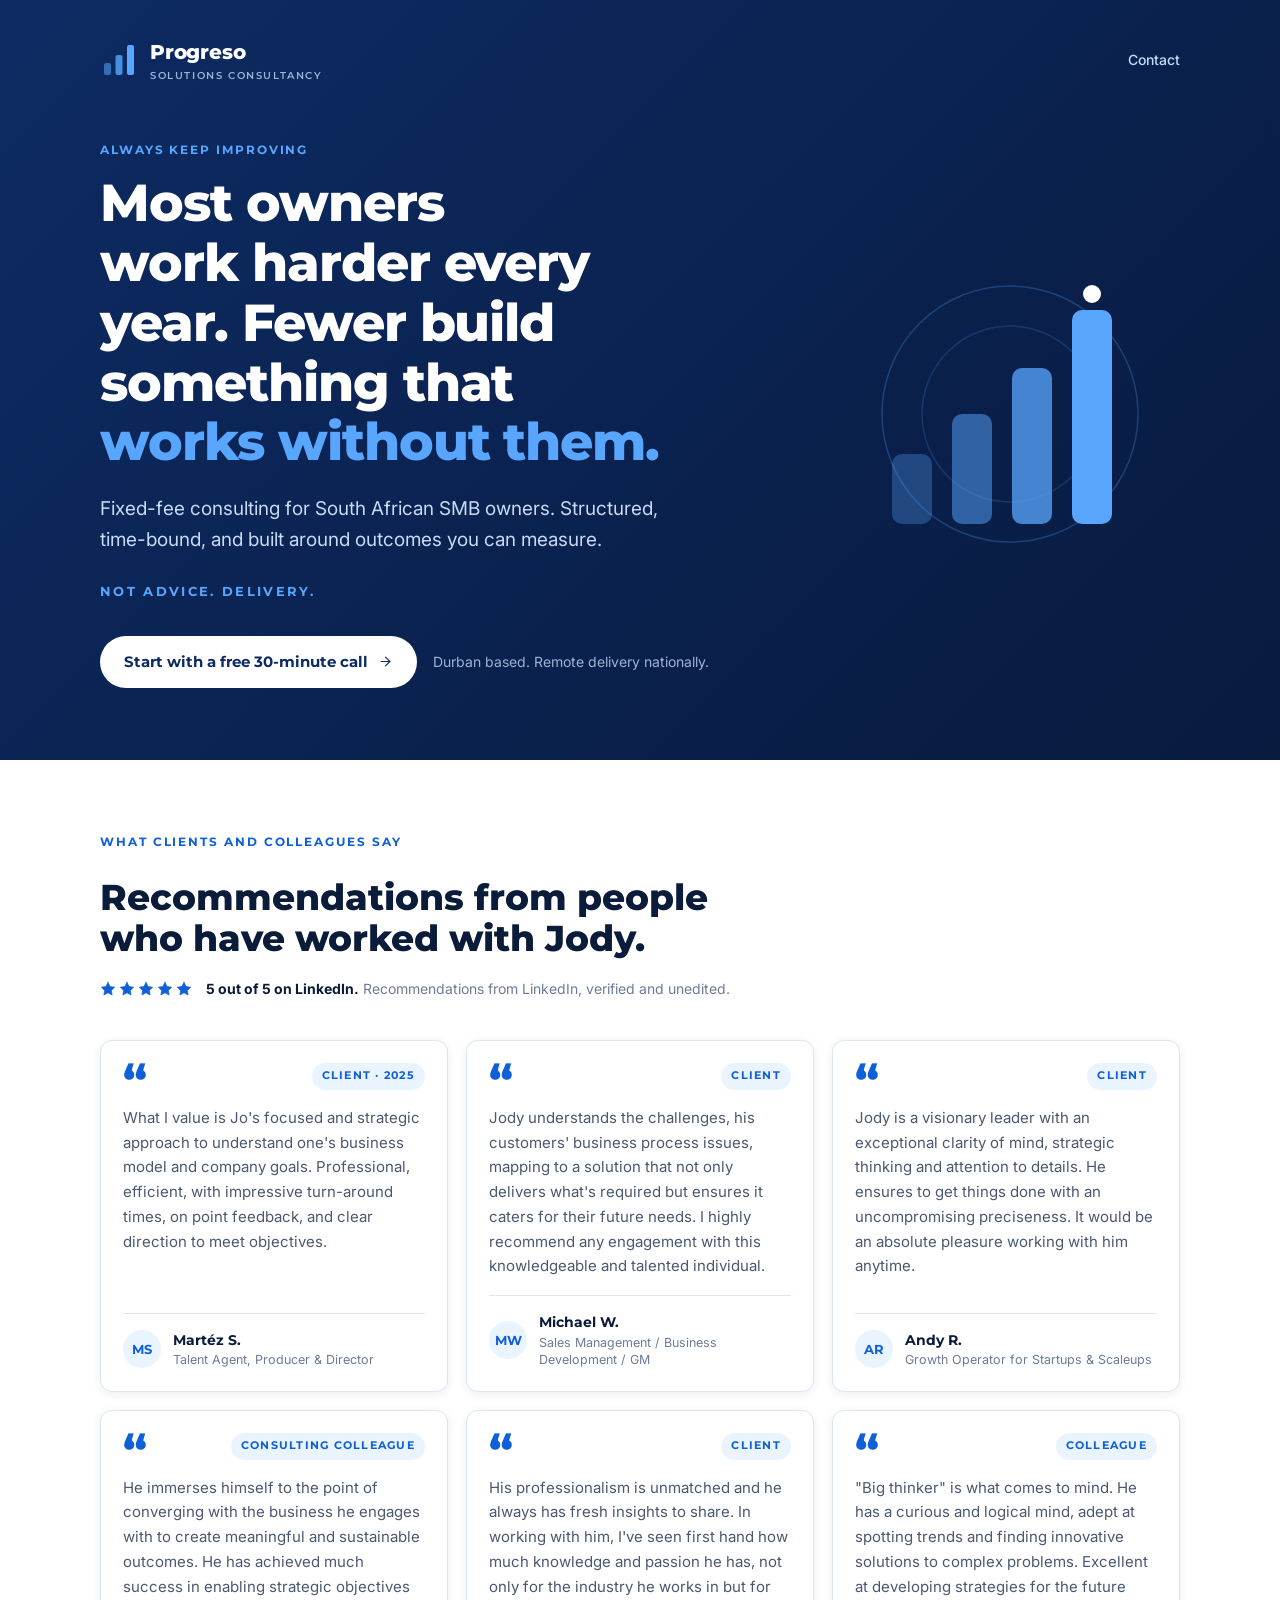
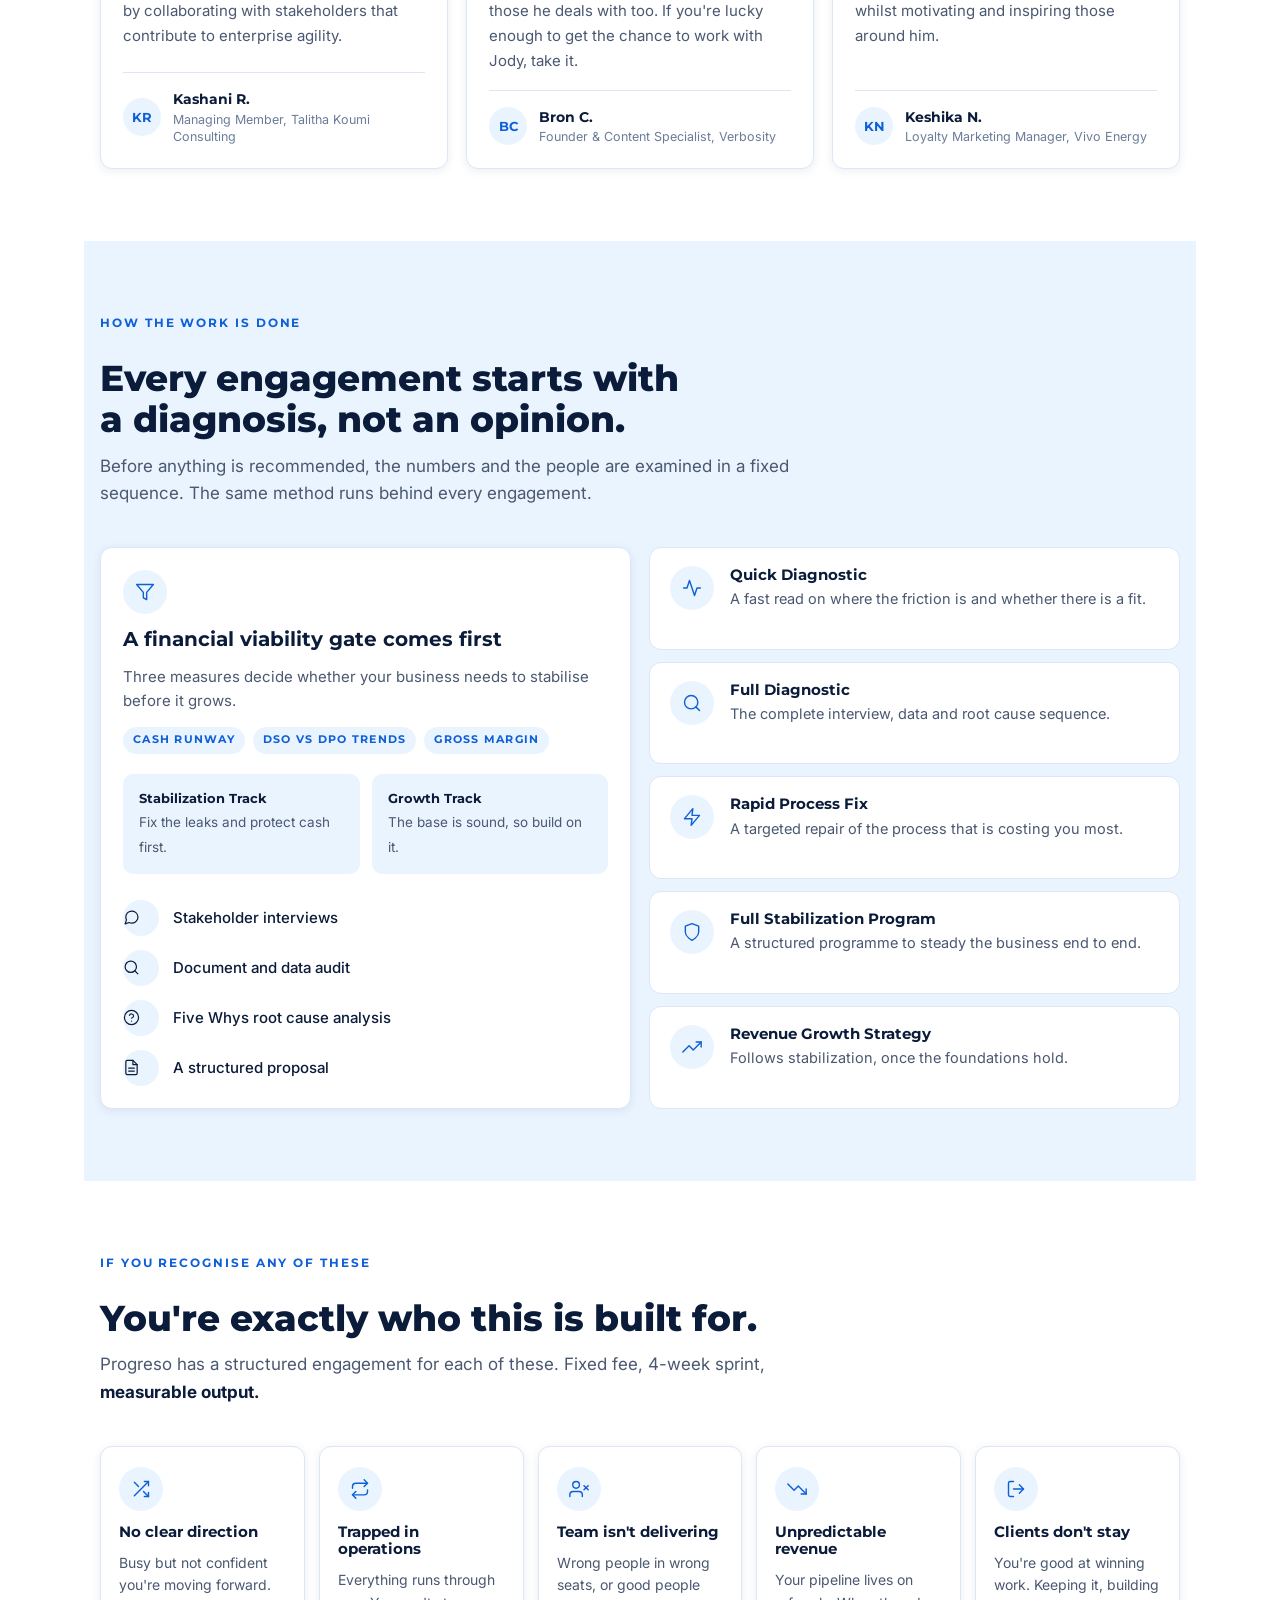
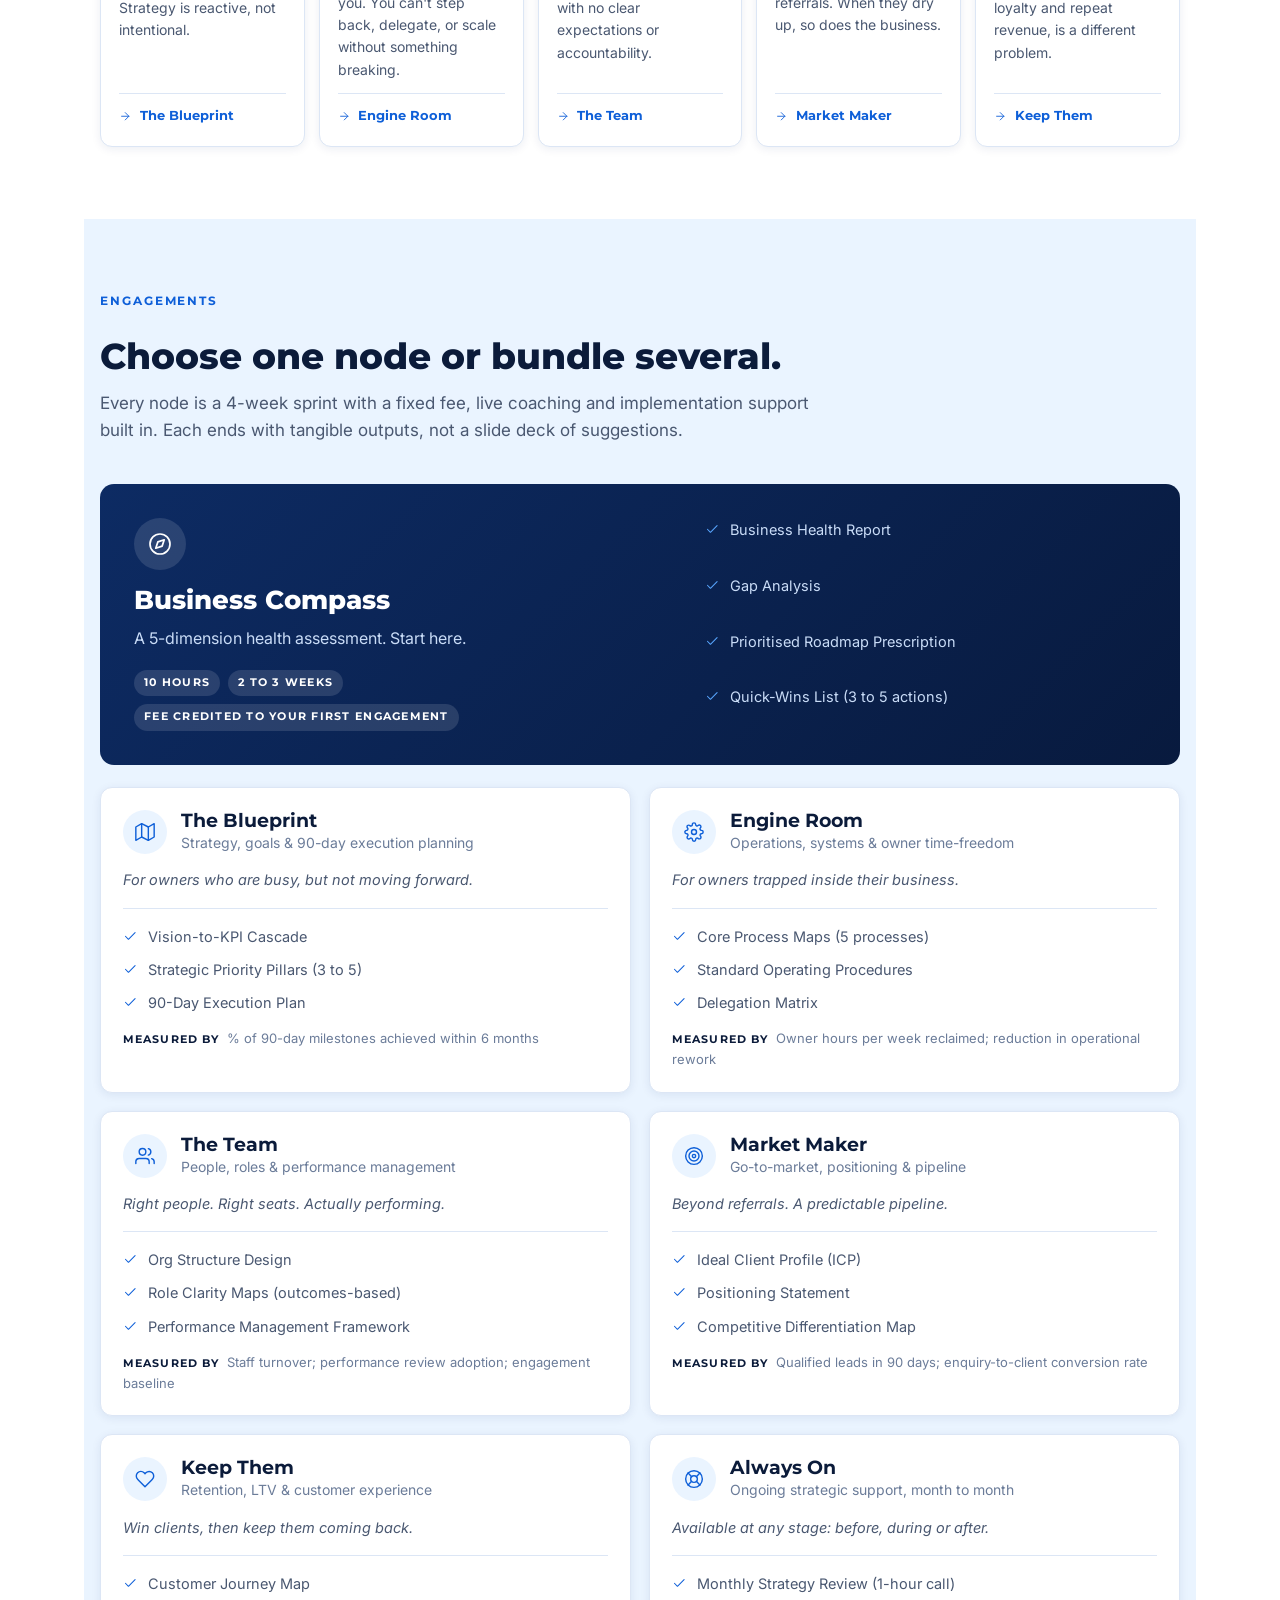
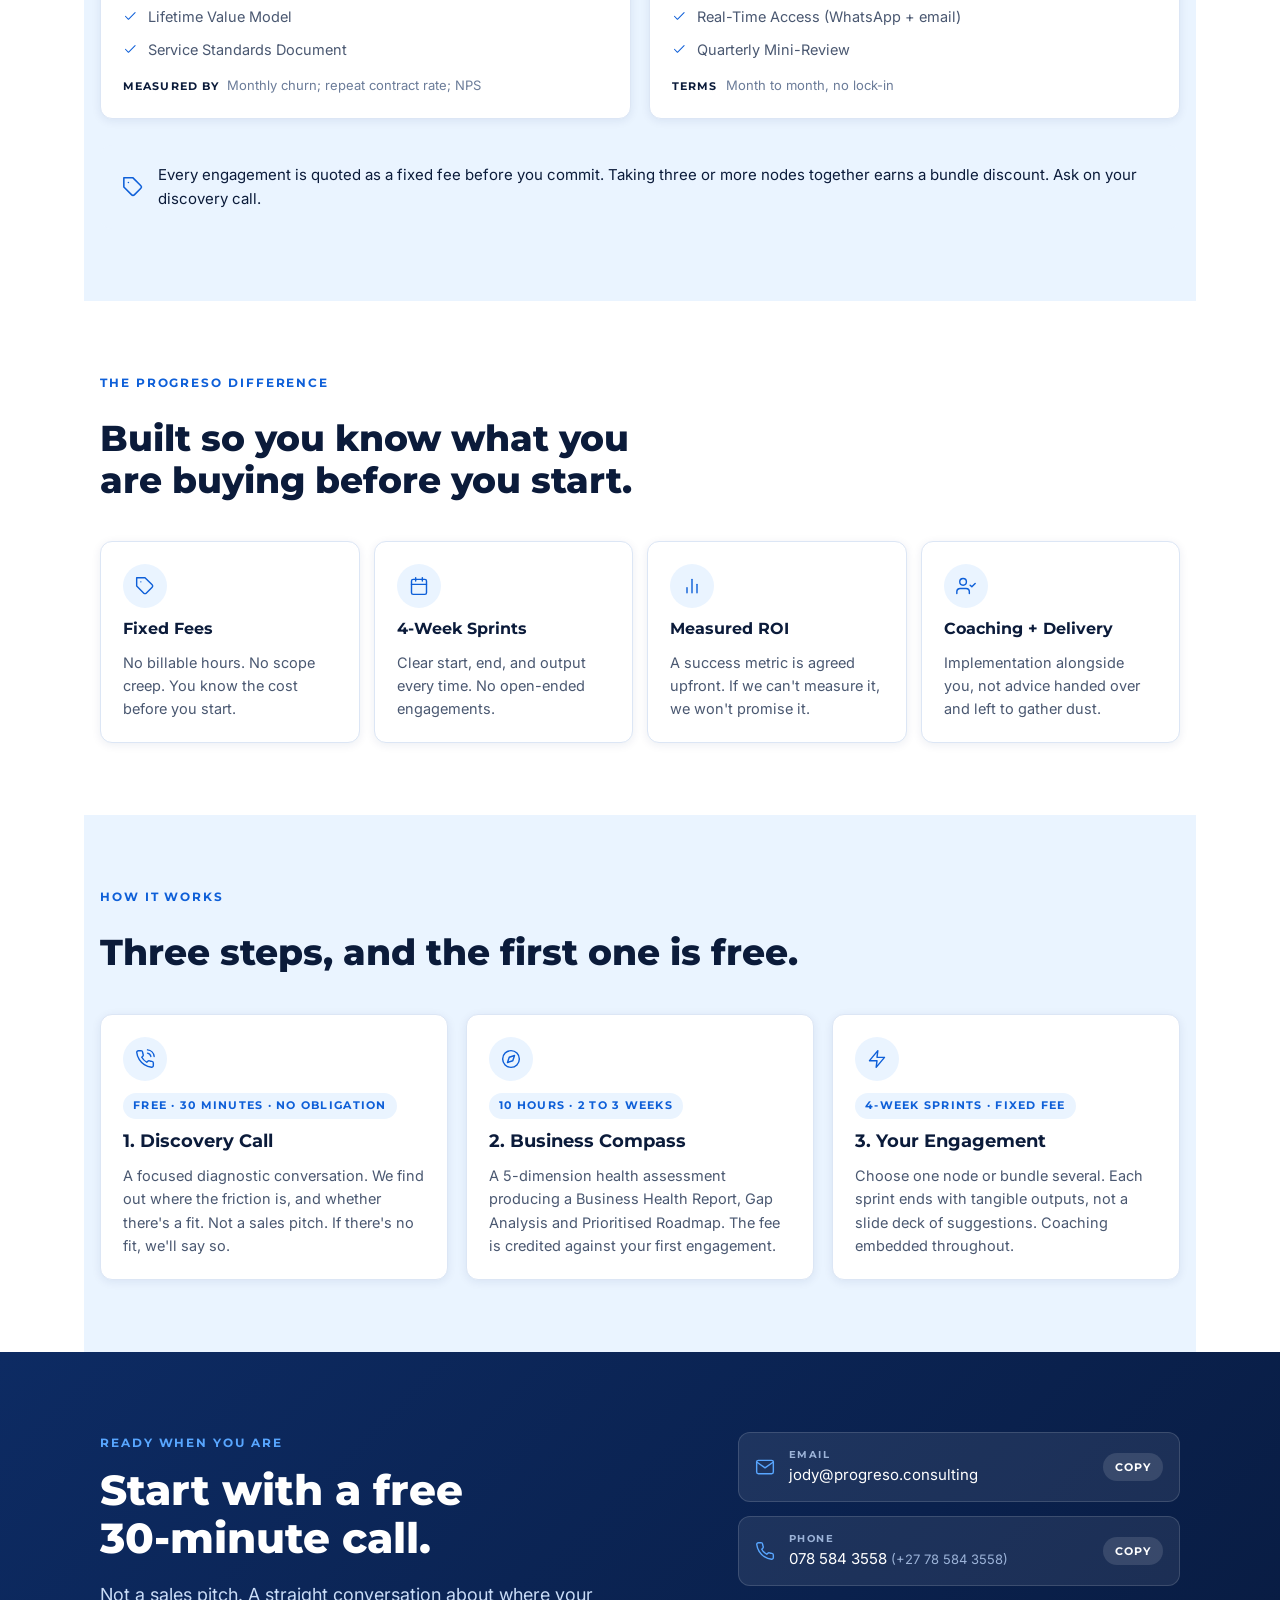
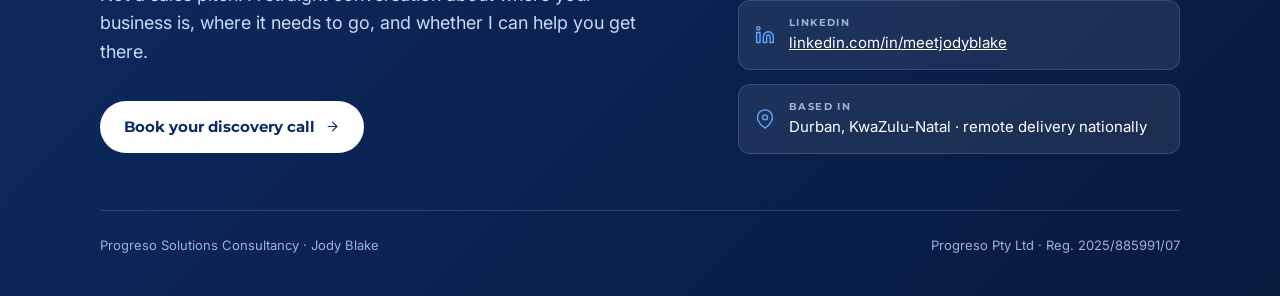
==== index.html @ b81b43fd "Rename Progreso.html to index.html" ====
<!doctype html>
<html lang="en">
<head>
<meta charset="utf-8">
<meta name="viewport" content="width=device-width, initial-scale=1">
<meta name="description" content="Progreso Solutions Consultancy. Fixed-fee consulting for South African SMB owners, built around outcomes you can measure.">
<title>Progreso Solutions</title>
<link rel="preconnect" href="https://fonts.googleapis.com">
<link rel="preconnect" href="https://fonts.gstatic.com" crossorigin>
<link rel="stylesheet" href="https://fonts.googleapis.com/css2?family=Inter:wght@400;500;600&family=Montserrat:wght@600;700;800&display=swap">
<style>
/* Layout: one long page. Navy gradient hero, proof first, then method, offer, close. Cards and icon circles carry the brand motif. */
:root{
  --blue:#0E5FD8; --navy:#0D2B63; --deep:#081A3E; --accent:#58A6FF;
  --bg:#FFFFFF; --surface:#FFFFFF; --tint:#EAF4FF; --ink:#0B1B3A; --body:#4A5871; --muted:#6B7C99; --rule:#DCE6F5;
  --link:#0E5FD8; --shadow:rgba(13,43,99,.08);
  --on-band:#FFFFFF; --on-band-body:#C9DCF7; --on-band-mute:#9CB3D8;
  --band-a:#0D2B63; --band-b:#081A3E;
  --display:'Montserrat','Helvetica Neue',Arial,sans-serif; --text:'Inter','Helvetica Neue',Arial,sans-serif;
}
@media (prefers-color-scheme: dark){:root:not([data-theme="light"]){
  --bg:#07142E; --surface:#0C1F45; --tint:#12306A; --ink:#EAF2FF; --body:#B4C4E0; --muted:#8DA2C6; --rule:#1B3566; --link:#7DB9FF; --shadow:rgba(0,0,0,.35); color-scheme:dark}}
:root[data-theme="dark"]{
  --bg:#07142E; --surface:#0C1F45; --tint:#12306A; --ink:#EAF2FF; --body:#B4C4E0; --muted:#8DA2C6; --rule:#1B3566; --link:#7DB9FF; --shadow:rgba(0,0,0,.35); color-scheme:dark}

*{box-sizing:border-box}
body{background:var(--bg);color:var(--body);font-family:var(--text);font-size:16px;line-height:1.6;padding-left:max(16px,env(safe-area-inset-left,0px));padding-right:max(16px,env(safe-area-inset-right,0px))}
h1,h2,h3,h4{font-family:var(--display);color:var(--ink);margin:0;text-wrap:balance;line-height:1.15}
p{margin:0}
a{color:var(--link)}
.wrap{max-width:1080px;margin:0 auto}
.band{margin-left:calc(-1 * max(16px,env(safe-area-inset-left,0px)));margin-right:calc(-1 * max(16px,env(safe-area-inset-right,0px)));padding-left:max(16px,env(safe-area-inset-left,0px));padding-right:max(16px,env(safe-area-inset-right,0px));background:linear-gradient(135deg,var(--band-a),var(--band-b));color:var(--on-band-body)}
.band h1,.band h2,.band h3{color:var(--on-band)}
section{padding-block:72px}
.eyebrow{font-family:var(--display);font-weight:700;font-size:12px;letter-spacing:.16em;text-transform:uppercase;color:var(--link);margin-bottom:14px}
.band .eyebrow{color:var(--accent)}
.sec-head{display:grid;gap:12px;max-width:720px;margin-bottom:40px}
.sec-head h2{font-size:clamp(26px,4vw,36px);font-weight:800}
.sec-head p{font-size:17px}
.ico{width:1em;height:1em;fill:none;stroke:currentColor;stroke-width:1.7;stroke-linecap:round;stroke-linejoin:round;flex:none}
.circle{width:44px;height:44px;border-radius:50%;background:var(--tint);color:var(--link);display:grid;place-items:center;font-size:20px;flex:none}
.card{background:var(--surface);border:1px solid var(--rule);border-radius:12px;box-shadow:0 2px 10px var(--shadow);padding:22px}
.pill{display:inline-block;font-family:var(--display);font-weight:700;font-size:10.5px;letter-spacing:.12em;text-transform:uppercase;background:var(--tint);color:var(--link);border-radius:999px;padding:5px 10px}
.btn{display:inline-flex;align-items:center;gap:10px;font-family:var(--display);font-weight:700;font-size:15px;text-decoration:none;border-radius:999px;padding:14px 24px;background:#fff;color:var(--navy);border:0;cursor:pointer}
.btn:hover{background:var(--tint)}
.btn:focus-visible,.copy:focus-visible,a:focus-visible{outline:3px solid var(--accent);outline-offset:3px}

/* Hero */
.hero{padding-block:28px 72px}
.topbar{display:flex;justify-content:space-between;align-items:center;gap:16px;padding-block:8px 56px}
.brand{display:flex;align-items:center;gap:12px;color:#fff;text-decoration:none;font-family:var(--display);font-weight:800;font-size:20px;letter-spacing:-.01em}
.brand small{display:block;font-weight:600;font-size:10px;letter-spacing:.16em;text-transform:uppercase;color:var(--on-band-mute)}
.toplink{color:var(--on-band-body);font-size:14px;text-decoration:none;font-weight:500}
.hero-grid{display:grid;grid-template-columns:1.25fr .75fr;gap:40px;align-items:center}
.hero h1{font-size:clamp(30px,5.2vw,52px);font-weight:800;letter-spacing:-.02em}
.hero h1 em{font-style:normal;color:var(--accent)}
.hero .sub{font-size:19px;margin-top:22px;max-width:560px}
.kicker{font-family:var(--display);font-weight:700;font-size:13px;letter-spacing:.18em;text-transform:uppercase;color:var(--accent);margin-top:26px}
.hero-cta{display:flex;flex-wrap:wrap;gap:16px;align-items:center;margin-top:34px}
.hero-cta span{font-size:14px;color:var(--on-band-mute)}
.motif{width:100%;max-width:340px;justify-self:end}

/* Proof */
.rating{display:flex;flex-wrap:wrap;align-items:center;gap:10px 14px;margin-top:6px;font-size:14px;color:var(--muted)}
.stars{display:flex;gap:3px;color:var(--link);font-size:16px}
.stars .ico{fill:currentColor;stroke-width:1}
.proof-grid{display:grid;grid-template-columns:repeat(3,minmax(0,1fr));gap:18px}
.quote{display:flex;flex-direction:column;gap:16px}
.quote-top{display:flex;justify-content:space-between;align-items:flex-start;gap:12px}
.qmark{font-family:var(--display);font-weight:800;font-size:44px;line-height:.8;color:var(--link);height:24px}
.quote p{font-size:15px;line-height:1.65;color:var(--body);flex:1}
.who{display:flex;gap:12px;align-items:center;border-top:1px solid var(--rule);padding-top:16px}
.avatar{width:38px;height:38px;border-radius:50%;background:var(--tint);color:var(--link);display:grid;place-items:center;font-family:var(--display);font-weight:700;font-size:13px;flex:none}
.who b{display:block;font-family:var(--display);font-size:13.5px;color:var(--ink)}
.who span{display:block;font-size:12.5px;color:var(--muted);line-height:1.4}

/* Method */
.method{display:grid;grid-template-columns:1fr 1fr;gap:18px}
.ladder{display:grid;gap:12px}
.rung{display:flex;gap:16px;align-items:flex-start;background:var(--surface);border:1px solid var(--rule);border-radius:12px;padding:18px 20px}
.rung h4{font-size:15px;font-weight:700}
.rung p{font-size:14.5px;margin-top:4px}
.step-list{display:grid;gap:14px;margin-top:6px}
.step-list div{display:flex;gap:14px;align-items:center;font-size:15px;color:var(--ink);font-weight:500}
.gate{display:grid;gap:14px}
.tracks{display:grid;grid-template-columns:1fr 1fr;gap:12px;margin-top:6px}
.track{background:var(--tint);border-radius:10px;padding:14px 16px}
.track b{display:block;font-family:var(--display);font-size:13px;color:var(--ink)}
.track span{font-size:13.5px}
.metrics{display:flex;flex-wrap:wrap;gap:8px}

/* Pain map */
.pain-grid{display:grid;grid-template-columns:repeat(5,minmax(0,1fr));gap:14px}
.pain{display:flex;flex-direction:column;gap:12px;padding:20px 18px}
.pain h3{font-size:15px;font-weight:700}
.pain p{font-size:14px;flex:1}
.pain .to{display:flex;align-items:center;gap:8px;font-family:var(--display);font-weight:700;font-size:12.5px;color:var(--link);border-top:1px solid var(--rule);padding-top:12px}

/* Offer */
.compass{display:grid;grid-template-columns:1.1fr .9fr;gap:32px;padding:34px;border-radius:14px;margin-bottom:22px}
.compass .circle{background:rgba(255,255,255,.12);color:#fff;width:52px;height:52px;font-size:24px}
.compass h3{font-size:26px;font-weight:800;margin:16px 0 10px}
.compass ul,.node ul{list-style:none;margin:0;padding:0;display:grid;gap:10px}
.compass li,.node li{display:flex;gap:10px;align-items:flex-start;font-size:14.5px}
.compass li .ico{color:var(--accent);margin-top:4px}
.node li .ico{color:var(--link);margin-top:4px}
.compass .meta{display:flex;flex-wrap:wrap;gap:8px;margin-top:18px}
.compass .meta .pill{background:rgba(255,255,255,.12);color:#fff}
.node-grid{display:grid;grid-template-columns:repeat(2,minmax(0,1fr));gap:18px}
.node{display:flex;flex-direction:column;gap:14px}
.node-top{display:flex;gap:14px;align-items:center}
.node h3{font-size:19px;font-weight:700}
.node .focus{font-size:14px;color:var(--muted)}
.node .for{font-style:italic;font-size:14.5px}
.node hr{border:0;border-top:1px solid var(--rule);margin:2px 0;width:100%}
.node .roi{font-size:13px;color:var(--muted)}
.node .roi b{color:var(--ink);font-family:var(--display);font-size:11px;letter-spacing:.1em;text-transform:uppercase}
.alwayson{margin-top:18px;display:grid;grid-template-columns:auto 1fr;gap:18px;align-items:center}
.alwayson h3{font-size:19px}
.alwayson p{font-size:14.5px;margin-top:4px}
.quoteonly{margin-top:26px;display:flex;gap:14px;align-items:center;background:var(--tint);border-radius:12px;padding:18px 22px;font-size:15px;color:var(--ink)}
.quoteonly .ico{font-size:22px;color:var(--link)}

/* Difference + steps */
.diff-grid{display:grid;grid-template-columns:repeat(4,minmax(0,1fr));gap:14px}
.diff{display:flex;flex-direction:column;gap:12px}
.diff h3{font-size:16px}
.diff p{font-size:14.5px}
.steps{display:grid;grid-template-columns:repeat(3,minmax(0,1fr));gap:18px}
.step{display:flex;flex-direction:column;gap:12px}
.step h3{font-size:18px}
.step p{font-size:14.5px}
.alt{background:var(--tint);margin-left:calc(-1 * max(16px,env(safe-area-inset-left,0px)));margin-right:calc(-1 * max(16px,env(safe-area-inset-right,0px)));padding-left:max(16px,env(safe-area-inset-left,0px));padding-right:max(16px,env(safe-area-inset-right,0px))}
.alt .card{background:var(--surface)}

/* Close */
.close{padding-block:80px 40px}
.close-grid{display:grid;grid-template-columns:1.15fr .85fr;gap:40px;align-items:center}
.close h2{font-size:clamp(28px,4.4vw,42px);font-weight:800}
.close .lead{font-size:18px;margin-top:18px;max-width:540px}
.contact{display:grid;gap:14px}
.crow{display:flex;gap:14px;align-items:center;background:rgba(255,255,255,.08);border:1px solid rgba(255,255,255,.14);border-radius:12px;padding:14px 16px;min-width:0}
.crow .ico{color:var(--accent);font-size:20px}
.crow div{min-width:0;flex:1;font-size:15px;color:#fff;overflow-wrap:anywhere}
.crow small{display:block;font-family:var(--display);font-weight:700;font-size:10px;letter-spacing:.14em;text-transform:uppercase;color:var(--on-band-mute)}
.crow a{color:#fff}
.copy{font-family:var(--display);font-weight:700;font-size:11px;letter-spacing:.08em;text-transform:uppercase;background:rgba(255,255,255,.12);color:#fff;border:0;border-radius:999px;padding:7px 12px;cursor:pointer}
.copy:hover{background:rgba(255,255,255,.22)}
.foot{display:flex;flex-wrap:wrap;justify-content:space-between;gap:10px;margin-top:56px;padding-top:24px;border-top:1px solid rgba(255,255,255,.14);font-size:13px;color:var(--on-band-mute)}

@media (max-width:900px){
  .hero-grid,.method,.compass,.close-grid{grid-template-columns:1fr}
  .motif{justify-self:start;max-width:240px}
  .proof-grid,.node-grid,.steps{grid-template-columns:1fr}
  .pain-grid,.diff-grid{grid-template-columns:repeat(2,minmax(0,1fr))}
}
@media (max-width:560px){
  section{padding-block:56px}
  .pain-grid,.diff-grid,.tracks{grid-template-columns:1fr}
  .compass{padding:24px}
  .alwayson{grid-template-columns:1fr}
  .topbar{padding-bottom:36px}
}
@media (prefers-reduced-motion:no-preference){.btn,.copy{transition:background .15s}}
</style>
<style>html{color-scheme:light}body{margin:0}img{max-width:100%}[hidden]{display:none!important}</style>
</head>
<body>


<svg width="0" height="0" style="position:absolute" aria-hidden="true">
  <defs>
    <symbol id="i-compass" viewBox="0 0 24 24"><circle cx="12" cy="12" r="10"/><polygon points="16.24 7.76 14.12 14.12 7.76 16.24 9.88 9.88 16.24 7.76"/></symbol>
    <symbol id="i-map" viewBox="0 0 24 24"><polygon points="1 6 1 22 8 18 16 22 23 18 23 2 16 6 8 2 1 6"/><line x1="8" y1="2" x2="8" y2="18"/><line x1="16" y1="6" x2="16" y2="22"/></symbol>
    <symbol id="i-settings" viewBox="0 0 24 24"><circle cx="12" cy="12" r="3"/><path d="M19.4 15a1.65 1.65 0 0 0 .33 1.82l.06.06a2 2 0 0 1 0 2.83 2 2 0 0 1-2.83 0l-.06-.06a1.65 1.65 0 0 0-1.82-.33 1.65 1.65 0 0 0-1 1.51V21a2 2 0 0 1-2 2 2 2 0 0 1-2-2v-.09A1.65 1.65 0 0 0 9 19.4a1.65 1.65 0 0 0-1.82.33l-.06.06a2 2 0 0 1-2.83 0 2 2 0 0 1 0-2.83l.06-.06a1.65 1.65 0 0 0 .33-1.82 1.65 1.65 0 0 0-1.51-1H3a2 2 0 0 1-2-2 2 2 0 0 1 2-2h.09A1.65 1.65 0 0 0 4.6 9a1.65 1.65 0 0 0-.33-1.82l-.06-.06a2 2 0 0 1 0-2.83 2 2 0 0 1 2.83 0l.06.06a1.65 1.65 0 0 0 1.82.33H9a1.65 1.65 0 0 0 1-1.51V3a2 2 0 0 1 2-2 2 2 0 0 1 2 2v.09a1.65 1.65 0 0 0 1 1.51 1.65 1.65 0 0 0 1.82-.33l.06-.06a2 2 0 0 1 2.83 0 2 2 0 0 1 0 2.83l-.06.06a1.65 1.65 0 0 0-.33 1.82V9a1.65 1.65 0 0 0 1.51 1H21a2 2 0 0 1 2 2 2 2 0 0 1-2 2h-.09a1.65 1.65 0 0 0-1.51 1z"/></symbol>
    <symbol id="i-users" viewBox="0 0 24 24"><path d="M17 21v-2a4 4 0 0 0-4-4H5a4 4 0 0 0-4 4v2"/><circle cx="9" cy="7" r="4"/><path d="M23 21v-2a4 4 0 0 0-3-3.87"/><path d="M16 3.13a4 4 0 0 1 0 7.75"/></symbol>
    <symbol id="i-target" viewBox="0 0 24 24"><circle cx="12" cy="12" r="10"/><circle cx="12" cy="12" r="6"/><circle cx="12" cy="12" r="2"/></symbol>
    <symbol id="i-heart" viewBox="0 0 24 24"><path d="M20.84 4.61a5.5 5.5 0 0 0-7.78 0L12 5.67l-1.06-1.06a5.5 5.5 0 0 0-7.78 7.78l1.06 1.06L12 21.23l7.78-7.78 1.06-1.06a5.5 5.5 0 0 0 0-7.78z"/></symbol>
    <symbol id="i-buoy" viewBox="0 0 24 24"><circle cx="12" cy="12" r="10"/><circle cx="12" cy="12" r="4"/><line x1="4.93" y1="4.93" x2="9.17" y2="9.17"/><line x1="14.83" y1="14.83" x2="19.07" y2="19.07"/><line x1="14.83" y1="9.17" x2="19.07" y2="4.93"/><line x1="4.93" y1="19.07" x2="9.17" y2="14.83"/></symbol>
    <symbol id="i-shuffle" viewBox="0 0 24 24"><polyline points="16 3 21 3 21 8"/><line x1="4" y1="20" x2="21" y2="3"/><polyline points="21 16 21 21 16 21"/><line x1="15" y1="15" x2="21" y2="21"/><line x1="4" y1="4" x2="9" y2="9"/></symbol>
    <symbol id="i-repeat" viewBox="0 0 24 24"><polyline points="17 1 21 5 17 9"/><path d="M3 11V9a4 4 0 0 1 4-4h14"/><polyline points="7 23 3 19 7 15"/><path d="M21 13v2a4 4 0 0 1-4 4H3"/></symbol>
    <symbol id="i-userx" viewBox="0 0 24 24"><path d="M16 21v-2a4 4 0 0 0-4-4H5a4 4 0 0 0-4 4v2"/><circle cx="8.5" cy="7" r="4"/><line x1="18" y1="8" x2="23" y2="13"/><line x1="23" y1="8" x2="18" y2="13"/></symbol>
    <symbol id="i-down" viewBox="0 0 24 24"><polyline points="23 18 13.5 8.5 8.5 13.5 1 6"/><polyline points="17 18 23 18 23 12"/></symbol>
    <symbol id="i-logout" viewBox="0 0 24 24"><path d="M9 21H5a2 2 0 0 1-2-2V5a2 2 0 0 1 2-2h4"/><polyline points="16 17 21 12 16 7"/><line x1="21" y1="12" x2="9" y2="12"/></symbol>
    <symbol id="i-tag" viewBox="0 0 24 24"><path d="M20.59 13.41l-7.17 7.17a2 2 0 0 1-2.83 0L2 12V2h10l8.59 8.59a2 2 0 0 1 0 2.82z"/><line x1="7" y1="7" x2="7.01" y2="7"/></symbol>
    <symbol id="i-cal" viewBox="0 0 24 24"><rect x="3" y="4" width="18" height="18" rx="2" ry="2"/><line x1="16" y1="2" x2="16" y2="6"/><line x1="8" y1="2" x2="8" y2="6"/><line x1="3" y1="10" x2="21" y2="10"/></symbol>
    <symbol id="i-bars" viewBox="0 0 24 24"><line x1="18" y1="20" x2="18" y2="10"/><line x1="12" y1="20" x2="12" y2="4"/><line x1="6" y1="20" x2="6" y2="14"/></symbol>
    <symbol id="i-usercheck" viewBox="0 0 24 24"><path d="M16 21v-2a4 4 0 0 0-4-4H5a4 4 0 0 0-4 4v2"/><circle cx="8.5" cy="7" r="4"/><polyline points="17 11 19 13 23 9"/></symbol>
    <symbol id="i-check" viewBox="0 0 24 24"><polyline points="20 6 9 17 4 12"/></symbol>
    <symbol id="i-activity" viewBox="0 0 24 24"><polyline points="22 12 18 12 15 21 9 3 6 12 2 12"/></symbol>
    <symbol id="i-search" viewBox="0 0 24 24"><circle cx="11" cy="11" r="8"/><line x1="21" y1="21" x2="16.65" y2="16.65"/></symbol>
    <symbol id="i-file" viewBox="0 0 24 24"><path d="M14 2H6a2 2 0 0 0-2 2v16a2 2 0 0 0 2 2h12a2 2 0 0 0 2-2V8z"/><polyline points="14 2 14 8 20 8"/><line x1="16" y1="13" x2="8" y2="13"/><line x1="16" y1="17" x2="8" y2="17"/></symbol>
    <symbol id="i-chat" viewBox="0 0 24 24"><path d="M21 11.5a8.38 8.38 0 0 1-.9 3.8 8.5 8.5 0 0 1-7.6 4.7 8.38 8.38 0 0 1-3.8-.9L3 21l1.9-5.7a8.38 8.38 0 0 1-.9-3.8 8.5 8.5 0 0 1 4.7-7.6 8.38 8.38 0 0 1 3.8-.9h.5a8.48 8.48 0 0 1 8 8v.5z"/></symbol>
    <symbol id="i-help" viewBox="0 0 24 24"><circle cx="12" cy="12" r="10"/><path d="M9.09 9a3 3 0 0 1 5.83 1c0 2-3 3-3 3"/><line x1="12" y1="17" x2="12.01" y2="17"/></symbol>
    <symbol id="i-filter" viewBox="0 0 24 24"><polygon points="22 3 2 3 10 12.46 10 19 14 21 14 12.46 22 3"/></symbol>
    <symbol id="i-up" viewBox="0 0 24 24"><polyline points="23 6 13.5 15.5 8.5 10.5 1 18"/><polyline points="17 6 23 6 23 12"/></symbol>
    <symbol id="i-shield" viewBox="0 0 24 24"><path d="M12 22s8-4 8-10V5l-8-3-8 3v7c0 6 8 10 8 10z"/></symbol>
    <symbol id="i-zap" viewBox="0 0 24 24"><polygon points="13 2 3 14 12 14 11 22 21 10 12 10 13 2"/></symbol>
    <symbol id="i-phonecall" viewBox="0 0 24 24"><path d="M15.05 5A5 5 0 0 1 19 8.95M15.05 1A9 9 0 0 1 23 8.94"/><path d="M22 16.92v3a2 2 0 0 1-2.18 2 19.79 19.79 0 0 1-8.63-3.07 19.5 19.5 0 0 1-6-6 19.79 19.79 0 0 1-3.07-8.67A2 2 0 0 1 4.11 2h3a2 2 0 0 1 2 1.72 12.84 12.84 0 0 0 .7 2.81 2 2 0 0 1-.45 2.11L8.09 9.91a16 16 0 0 0 6 6l1.27-1.27a2 2 0 0 1 2.11-.45 12.84 12.84 0 0 0 2.81.7A2 2 0 0 1 22 16.92z"/></symbol>
    <symbol id="i-mail" viewBox="0 0 24 24"><path d="M4 4h16c1.1 0 2 .9 2 2v12c0 1.1-.9 2-2 2H4c-1.1 0-2-.9-2-2V6c0-1.1.9-2 2-2z"/><polyline points="22,6 12,13 2,6"/></symbol>
    <symbol id="i-phone" viewBox="0 0 24 24"><path d="M22 16.92v3a2 2 0 0 1-2.18 2 19.79 19.79 0 0 1-8.63-3.07 19.5 19.5 0 0 1-6-6 19.79 19.79 0 0 1-3.07-8.67A2 2 0 0 1 4.11 2h3a2 2 0 0 1 2 1.72 12.84 12.84 0 0 0 .7 2.81 2 2 0 0 1-.45 2.11L8.09 9.91a16 16 0 0 0 6 6l1.27-1.27a2 2 0 0 1 2.11-.45 12.84 12.84 0 0 0 2.81.7A2 2 0 0 1 22 16.92z"/></symbol>
    <symbol id="i-linkedin" viewBox="0 0 24 24"><path d="M16 8a6 6 0 0 1 6 6v7h-4v-7a2 2 0 0 0-2-2 2 2 0 0 0-2 2v7h-4v-7a6 6 0 0 1 6-6z"/><rect x="2" y="9" width="4" height="12"/><circle cx="4" cy="4" r="2"/></symbol>
    <symbol id="i-pin" viewBox="0 0 24 24"><path d="M21 10c0 7-9 13-9 13s-9-6-9-13a9 9 0 0 1 18 0z"/><circle cx="12" cy="10" r="3"/></symbol>
    <symbol id="i-arrow" viewBox="0 0 24 24"><line x1="5" y1="12" x2="19" y2="12"/><polyline points="12 5 19 12 12 19"/></symbol>
    <symbol id="i-star" viewBox="0 0 24 24"><polygon points="12 2 15.09 8.26 22 9.27 17 14.14 18.18 21.02 12 17.77 5.82 21.02 7 14.14 2 9.27 8.91 8.26 12 2"/></symbol>
  </defs>
</svg>

<!-- HERO -->
<header class="band hero">
  <div class="wrap">
    <div class="topbar">
      <a class="brand" href="#top" id="top" aria-label="Progreso Solutions Consultancy">
        <svg width="38" height="38" viewBox="0 0 38 38" aria-hidden="true"><rect x="4" y="22" width="7" height="12" rx="2" fill="#58A6FF" opacity=".55"/><rect x="15.5" y="14" width="7" height="20" rx="2" fill="#58A6FF" opacity=".8"/><rect x="27" y="4" width="7" height="30" rx="2" fill="#58A6FF"/></svg>
        <span>Progreso<small>Solutions Consultancy</small></span>
      </a>
      <a class="toplink" href="#contact">Contact</a>
    </div>
    <div class="hero-grid">
      <div>
        <div class="eyebrow">Always keep improving</div>
        <h1>Most owners work harder every year. Fewer build something that <em>works without them.</em></h1>
        <p class="sub">Fixed-fee consulting for South African SMB owners. Structured, time-bound, and built around outcomes you can measure.</p>
        <div class="kicker">Not advice. Delivery.</div>
        <div class="hero-cta">
          <a class="btn" href="#contact">Start with a free 30-minute call <svg class="ico" width="18" height="18"><use href="#i-arrow"/></svg></a>
          <span>Durban based. Remote delivery nationally.</span>
        </div>
      </div>
      <svg class="motif" viewBox="0 0 340 300" role="img" aria-label="Ascending columns with an orbit ring">
        <circle cx="170" cy="150" r="128" fill="none" stroke="#58A6FF" stroke-opacity=".25" stroke-width="1.5"/>
        <circle cx="170" cy="150" r="88" fill="none" stroke="#58A6FF" stroke-opacity=".18" stroke-width="1.5"/>
        <rect x="52" y="190" width="40" height="70" rx="10" fill="#58A6FF" fill-opacity=".30"/>
        <rect x="112" y="150" width="40" height="110" rx="10" fill="#58A6FF" fill-opacity=".50"/>
        <rect x="172" y="104" width="40" height="156" rx="10" fill="#58A6FF" fill-opacity=".75"/>
        <rect x="232" y="46" width="40" height="214" rx="10" fill="#58A6FF"/>
        <circle cx="252" cy="30" r="9" fill="#fff"/>
      </svg>
    </div>
  </div>
</header>

<main class="wrap">

<!-- PROOF -->
<section id="proof">
  <div class="sec-head">
    <div class="eyebrow">What clients and colleagues say</div>
    <h2>Recommendations from people who have worked with Jody.</h2>
    <div class="rating">
      <span class="stars" aria-label="5 out of 5 stars"><svg class="ico"><use href="#i-star"/></svg><svg class="ico"><use href="#i-star"/></svg><svg class="ico"><use href="#i-star"/></svg><svg class="ico"><use href="#i-star"/></svg><svg class="ico"><use href="#i-star"/></svg></span>
      <span><b style="color:var(--ink)">5 out of 5 on LinkedIn.</b> Recommendations from LinkedIn, verified and unedited.</span>
    </div>
  </div>
  <div class="proof-grid">
    <article class="card quote">
      <div class="quote-top"><div class="qmark" aria-hidden="true">“</div><span class="pill">Client · 2025</span></div>
      <p>What I value is Jo's focused and strategic approach to understand one's business model and company goals. Professional, efficient, with impressive turn-around times, on point feedback, and clear direction to meet objectives.</p>
      <div class="who"><div class="avatar">MS</div><div><b>Martéz S.</b><span>Talent Agent, Producer &amp; Director</span></div></div>
    </article>
    <article class="card quote">
      <div class="quote-top"><div class="qmark" aria-hidden="true">“</div><span class="pill">Client</span></div>
      <p>Jody understands the challenges, his customers' business process issues, mapping to a solution that not only delivers what's required but ensures it caters for their future needs. I highly recommend any engagement with this knowledgeable and talented individual.</p>
      <div class="who"><div class="avatar">MW</div><div><b>Michael W.</b><span>Sales Management / Business Development / GM</span></div></div>
    </article>
    <article class="card quote">
      <div class="quote-top"><div class="qmark" aria-hidden="true">“</div><span class="pill">Client</span></div>
      <p>Jody is a visionary leader with an exceptional clarity of mind, strategic thinking and attention to details. He ensures to get things done with an uncompromising preciseness. It would be an absolute pleasure working with him anytime.</p>
      <div class="who"><div class="avatar">AR</div><div><b>Andy R.</b><span>Growth Operator for Startups &amp; Scaleups</span></div></div>
    </article>
    <article class="card quote">
      <div class="quote-top"><div class="qmark" aria-hidden="true">“</div><span class="pill">Consulting colleague</span></div>
      <p>He immerses himself to the point of converging with the business he engages with to create meaningful and sustainable outcomes. He has achieved much success in enabling strategic objectives by collaborating with stakeholders that contribute to enterprise agility.</p>
      <div class="who"><div class="avatar">KR</div><div><b>Kashani R.</b><span>Managing Member, Talitha Koumi Consulting</span></div></div>
    </article>
    <article class="card quote">
      <div class="quote-top"><div class="qmark" aria-hidden="true">“</div><span class="pill">Client</span></div>
      <p>His professionalism is unmatched and he always has fresh insights to share. In working with him, I've seen first hand how much knowledge and passion he has, not only for the industry he works in but for those he deals with too. If you're lucky enough to get the chance to work with Jody, take it.</p>
      <div class="who"><div class="avatar">BC</div><div><b>Bron C.</b><span>Founder &amp; Content Specialist, Verbosity</span></div></div>
    </article>
    <article class="card quote">
      <div class="quote-top"><div class="qmark" aria-hidden="true">“</div><span class="pill">Colleague</span></div>
      <p>"Big thinker" is what comes to mind. He has a curious and logical mind, adept at spotting trends and finding innovative solutions to complex problems. Excellent at developing strategies for the future whilst motivating and inspiring those around him.</p>
      <div class="who"><div class="avatar">KN</div><div><b>Keshika N.</b><span>Loyalty Marketing Manager, Vivo Energy</span></div></div>
    </article>
  </div>
</section>

<!-- METHOD -->
<section id="method" class="alt">
  <div class="wrap">
    <div class="sec-head">
      <div class="eyebrow">How the work is done</div>
      <h2>Every engagement starts with a diagnosis, not an opinion.</h2>
      <p>Before anything is recommended, the numbers and the people are examined in a fixed sequence. The same method runs behind every engagement.</p>
    </div>
    <div class="method">
      <div class="card gate">
        <div class="circle"><svg class="ico"><use href="#i-filter"/></svg></div>
        <h3 style="font-size:20px">A financial viability gate comes first</h3>
        <p style="font-size:15px">Three measures decide whether your business needs to stabilise before it grows.</p>
        <div class="metrics"><span class="pill">Cash runway</span><span class="pill">DSO vs DPO trends</span><span class="pill">Gross margin</span></div>
        <div class="tracks">
          <div class="track"><b>Stabilization Track</b><span>Fix the leaks and protect cash first.</span></div>
          <div class="track"><b>Growth Track</b><span>The base is sound, so build on it.</span></div>
        </div>
        <div class="step-list" style="margin-top:12px">
          <div><div class="circle" style="width:36px;height:36px;font-size:17px"><svg class="ico"><use href="#i-chat"/></svg></div>Stakeholder interviews</div>
          <div><div class="circle" style="width:36px;height:36px;font-size:17px"><svg class="ico"><use href="#i-search"/></svg></div>Document and data audit</div>
          <div><div class="circle" style="width:36px;height:36px;font-size:17px"><svg class="ico"><use href="#i-help"/></svg></div>Five Whys root cause analysis</div>
          <div><div class="circle" style="width:36px;height:36px;font-size:17px"><svg class="ico"><use href="#i-file"/></svg></div>A structured proposal</div>
        </div>
      </div>
      <div class="ladder">
        <div class="rung"><div class="circle"><svg class="ico"><use href="#i-activity"/></svg></div><div><h4>Quick Diagnostic</h4><p>A fast read on where the friction is and whether there is a fit.</p></div></div>
        <div class="rung"><div class="circle"><svg class="ico"><use href="#i-search"/></svg></div><div><h4>Full Diagnostic</h4><p>The complete interview, data and root cause sequence.</p></div></div>
        <div class="rung"><div class="circle"><svg class="ico"><use href="#i-zap"/></svg></div><div><h4>Rapid Process Fix</h4><p>A targeted repair of the process that is costing you most.</p></div></div>
        <div class="rung"><div class="circle"><svg class="ico"><use href="#i-shield"/></svg></div><div><h4>Full Stabilization Program</h4><p>A structured programme to steady the business end to end.</p></div></div>
        <div class="rung"><div class="circle"><svg class="ico"><use href="#i-up"/></svg></div><div><h4>Revenue Growth Strategy</h4><p>Follows stabilization, once the foundations hold.</p></div></div>
      </div>
    </div>
  </div>
</section>

<!-- PAIN MAP -->
<section id="fit">
  <div class="sec-head">
    <div class="eyebrow">If you recognise any of these</div>
    <h2>You're exactly who this is built for.</h2>
    <p>Progreso has a structured engagement for each of these. Fixed fee, 4-week sprint, <b style="color:var(--ink)">measurable output.</b></p>
  </div>
  <div class="pain-grid">
    <article class="card pain"><div class="circle"><svg class="ico"><use href="#i-shuffle"/></svg></div><h3>No clear direction</h3><p>Busy but not confident you're moving forward. Strategy is reactive, not intentional.</p><div class="to"><svg class="ico"><use href="#i-arrow"/></svg>The Blueprint</div></article>
    <article class="card pain"><div class="circle"><svg class="ico"><use href="#i-repeat"/></svg></div><h3>Trapped in operations</h3><p>Everything runs through you. You can't step back, delegate, or scale without something breaking.</p><div class="to"><svg class="ico"><use href="#i-arrow"/></svg>Engine Room</div></article>
    <article class="card pain"><div class="circle"><svg class="ico"><use href="#i-userx"/></svg></div><h3>Team isn't delivering</h3><p>Wrong people in wrong seats, or good people with no clear expectations or accountability.</p><div class="to"><svg class="ico"><use href="#i-arrow"/></svg>The Team</div></article>
    <article class="card pain"><div class="circle"><svg class="ico"><use href="#i-down"/></svg></div><h3>Unpredictable revenue</h3><p>Your pipeline lives on referrals. When they dry up, so does the business.</p><div class="to"><svg class="ico"><use href="#i-arrow"/></svg>Market Maker</div></article>
    <article class="card pain"><div class="circle"><svg class="ico"><use href="#i-logout"/></svg></div><h3>Clients don't stay</h3><p>You're good at winning work. Keeping it, building loyalty and repeat revenue, is a different problem.</p><div class="to"><svg class="ico"><use href="#i-arrow"/></svg>Keep Them</div></article>
  </div>
</section>

<!-- OFFER -->
<section id="engagements" class="alt">
  <div class="wrap">
    <div class="sec-head">
      <div class="eyebrow">Engagements</div>
      <h2>Choose one node or bundle several.</h2>
      <p>Every node is a 4-week sprint with a fixed fee, live coaching and implementation support built in. Each ends with tangible outputs, not a slide deck of suggestions.</p>
    </div>

    <div class="band compass" style="margin-left:0;margin-right:0;padding-left:34px;padding-right:34px">
      <div>
        <div class="circle"><svg class="ico"><use href="#i-compass"/></svg></div>
        <h3>Business Compass</h3>
        <p>A 5-dimension health assessment. Start here.</p>
        <div class="meta"><span class="pill">10 hours</span><span class="pill">2 to 3 weeks</span><span class="pill">Fee credited to your first engagement</span></div>
      </div>
      <ul>
        <li><svg class="ico" width="16" height="16"><use href="#i-check"/></svg>Business Health Report</li>
        <li><svg class="ico" width="16" height="16"><use href="#i-check"/></svg>Gap Analysis</li>
        <li><svg class="ico" width="16" height="16"><use href="#i-check"/></svg>Prioritised Roadmap Prescription</li>
        <li><svg class="ico" width="16" height="16"><use href="#i-check"/></svg>Quick-Wins List (3 to 5 actions)</li>
      </ul>
    </div>

    <div class="node-grid">
      <article class="card node">
        <div class="node-top"><div class="circle"><svg class="ico"><use href="#i-map"/></svg></div><div><h3>The Blueprint</h3><div class="focus">Strategy, goals &amp; 90-day execution planning</div></div></div>
        <p class="for">For owners who are busy, but not moving forward.</p>
        <hr>
        <ul>
          <li><svg class="ico" width="16" height="16"><use href="#i-check"/></svg>Vision-to-KPI Cascade</li>
          <li><svg class="ico" width="16" height="16"><use href="#i-check"/></svg>Strategic Priority Pillars (3 to 5)</li>
          <li><svg class="ico" width="16" height="16"><use href="#i-check"/></svg>90-Day Execution Plan</li>
        </ul>
        <p class="roi"><b>Measured by</b> &nbsp;% of 90-day milestones achieved within 6 months</p>
      </article>
      <article class="card node">
        <div class="node-top"><div class="circle"><svg class="ico"><use href="#i-settings"/></svg></div><div><h3>Engine Room</h3><div class="focus">Operations, systems &amp; owner time-freedom</div></div></div>
        <p class="for">For owners trapped inside their business.</p>
        <hr>
        <ul>
          <li><svg class="ico" width="16" height="16"><use href="#i-check"/></svg>Core Process Maps (5 processes)</li>
          <li><svg class="ico" width="16" height="16"><use href="#i-check"/></svg>Standard Operating Procedures</li>
          <li><svg class="ico" width="16" height="16"><use href="#i-check"/></svg>Delegation Matrix</li>
        </ul>
        <p class="roi"><b>Measured by</b> &nbsp;Owner hours per week reclaimed; reduction in operational rework</p>
      </article>
      <article class="card node">
        <div class="node-top"><div class="circle"><svg class="ico"><use href="#i-users"/></svg></div><div><h3>The Team</h3><div class="focus">People, roles &amp; performance management</div></div></div>
        <p class="for">Right people. Right seats. Actually performing.</p>
        <hr>
        <ul>
          <li><svg class="ico" width="16" height="16"><use href="#i-check"/></svg>Org Structure Design</li>
          <li><svg class="ico" width="16" height="16"><use href="#i-check"/></svg>Role Clarity Maps (outcomes-based)</li>
          <li><svg class="ico" width="16" height="16"><use href="#i-check"/></svg>Performance Management Framework</li>
        </ul>
        <p class="roi"><b>Measured by</b> &nbsp;Staff turnover; performance review adoption; engagement baseline</p>
      </article>
      <article class="card node">
        <div class="node-top"><div class="circle"><svg class="ico"><use href="#i-target"/></svg></div><div><h3>Market Maker</h3><div class="focus">Go-to-market, positioning &amp; pipeline</div></div></div>
        <p class="for">Beyond referrals. A predictable pipeline.</p>
        <hr>
        <ul>
          <li><svg class="ico" width="16" height="16"><use href="#i-check"/></svg>Ideal Client Profile (ICP)</li>
          <li><svg class="ico" width="16" height="16"><use href="#i-check"/></svg>Positioning Statement</li>
          <li><svg class="ico" width="16" height="16"><use href="#i-check"/></svg>Competitive Differentiation Map</li>
        </ul>
        <p class="roi"><b>Measured by</b> &nbsp;Qualified leads in 90 days; enquiry-to-client conversion rate</p>
      </article>
      <article class="card node">
        <div class="node-top"><div class="circle"><svg class="ico"><use href="#i-heart"/></svg></div><div><h3>Keep Them</h3><div class="focus">Retention, LTV &amp; customer experience</div></div></div>
        <p class="for">Win clients, then keep them coming back.</p>
        <hr>
        <ul>
          <li><svg class="ico" width="16" height="16"><use href="#i-check"/></svg>Customer Journey Map</li>
          <li><svg class="ico" width="16" height="16"><use href="#i-check"/></svg>Lifetime Value Model</li>
          <li><svg class="ico" width="16" height="16"><use href="#i-check"/></svg>Service Standards Document</li>
        </ul>
        <p class="roi"><b>Measured by</b> &nbsp;Monthly churn; repeat contract rate; NPS</p>
      </article>
      <article class="card node">
        <div class="node-top"><div class="circle"><svg class="ico"><use href="#i-buoy"/></svg></div><div><h3>Always On</h3><div class="focus">Ongoing strategic support, month to month</div></div></div>
        <p class="for">Available at any stage: before, during or after.</p>
        <hr>
        <ul>
          <li><svg class="ico" width="16" height="16"><use href="#i-check"/></svg>Monthly Strategy Review (1-hour call)</li>
          <li><svg class="ico" width="16" height="16"><use href="#i-check"/></svg>Real-Time Access (WhatsApp + email)</li>
          <li><svg class="ico" width="16" height="16"><use href="#i-check"/></svg>Quarterly Mini-Review</li>
        </ul>
        <p class="roi"><b>Terms</b> &nbsp;Month to month, no lock-in</p>
      </article>
    </div>

    <div class="quoteonly">
      <svg class="ico"><use href="#i-tag"/></svg>
      <p>Every engagement is quoted as a fixed fee before you commit. Taking three or more nodes together earns a bundle discount. Ask on your discovery call.</p>
    </div>
  </div>
</section>

<!-- DIFFERENCE -->
<section id="difference">
  <div class="sec-head">
    <div class="eyebrow">The Progreso difference</div>
    <h2>Built so you know what you are buying before you start.</h2>
  </div>
  <div class="diff-grid">
    <article class="card diff"><div class="circle"><svg class="ico"><use href="#i-tag"/></svg></div><h3>Fixed Fees</h3><p>No billable hours. No scope creep. You know the cost before you start.</p></article>
    <article class="card diff"><div class="circle"><svg class="ico"><use href="#i-cal"/></svg></div><h3>4-Week Sprints</h3><p>Clear start, end, and output every time. No open-ended engagements.</p></article>
    <article class="card diff"><div class="circle"><svg class="ico"><use href="#i-bars"/></svg></div><h3>Measured ROI</h3><p>A success metric is agreed upfront. If we can't measure it, we won't promise it.</p></article>
    <article class="card diff"><div class="circle"><svg class="ico"><use href="#i-usercheck"/></svg></div><h3>Coaching + Delivery</h3><p>Implementation alongside you, not advice handed over and left to gather dust.</p></article>
  </div>
</section>

<!-- STEPS -->
<section id="how" class="alt">
  <div class="wrap">
    <div class="sec-head">
      <div class="eyebrow">How it works</div>
      <h2>Three steps, and the first one is free.</h2>
    </div>
    <div class="steps">
      <article class="card step"><div class="circle"><svg class="ico"><use href="#i-phonecall"/></svg></div><span class="pill" style="align-self:flex-start">Free · 30 minutes · No obligation</span><h3>1. Discovery Call</h3><p>A focused diagnostic conversation. We find out where the friction is, and whether there's a fit. Not a sales pitch. If there's no fit, we'll say so.</p></article>
      <article class="card step"><div class="circle"><svg class="ico"><use href="#i-compass"/></svg></div><span class="pill" style="align-self:flex-start">10 hours · 2 to 3 weeks</span><h3>2. Business Compass</h3><p>A 5-dimension health assessment producing a Business Health Report, Gap Analysis and Prioritised Roadmap. The fee is credited against your first engagement.</p></article>
      <article class="card step"><div class="circle"><svg class="ico"><use href="#i-zap"/></svg></div><span class="pill" style="align-self:flex-start">4-week sprints · Fixed fee</span><h3>3. Your Engagement</h3><p>Choose one node or bundle several. Each sprint ends with tangible outputs, not a slide deck of suggestions. Coaching embedded throughout.</p></article>
    </div>
  </div>
</section>

</main>

<!-- CLOSE -->
<footer class="band close" id="contact">
  <div class="wrap">
    <div class="close-grid">
      <div>
        <div class="eyebrow">Ready when you are</div>
        <h2>Start with a free 30-minute call.</h2>
        <p class="lead">Not a sales pitch. A straight conversation about where your business is, where it needs to go, and whether I can help you get there.</p>
        <div class="hero-cta">
          <a class="btn" href="mailto:jody@progreso.consulting?subject=Discovery%20call">Book your discovery call <svg class="ico" width="18" height="18"><use href="#i-arrow"/></svg></a>
        </div>
      </div>
      <div class="contact">
        <div class="crow"><svg class="ico"><use href="#i-mail"/></svg><div><small>Email</small><span id="v-email">jody@progreso.consulting</span></div><button class="copy" type="button" data-copy="jody@progreso.consulting">Copy</button></div>
        <div class="crow"><svg class="ico"><use href="#i-phone"/></svg><div><small>Phone</small><span id="v-phone">078 584 3558</span> <span style="color:var(--on-band-mute);font-size:13px">(+27 78 584 3558)</span></div><button class="copy" type="button" data-copy="078 584 3558">Copy</button></div>
        <div class="crow"><svg class="ico"><use href="#i-linkedin"/></svg><div><small>LinkedIn</small><a href="https://linkedin.com/in/meetjodyblake" rel="noopener">linkedin.com/in/meetjodyblake</a></div></div>
        <div class="crow"><svg class="ico"><use href="#i-pin"/></svg><div><small>Based in</small>Durban, KwaZulu-Natal · remote delivery nationally</div></div>
      </div>
    </div>
    <div class="foot"><span>Progreso Solutions Consultancy · Jody Blake</span><span>Progreso Pty Ltd · Reg. 2025/885991/07</span></div>
  </div>
</footer>

<script>
document.querySelectorAll('.copy').forEach(function(b){
  b.addEventListener('click',function(){
    var t=b.getAttribute('data-copy'),old=b.textContent;
    function done(){b.textContent='Copied';setTimeout(function(){b.textContent=old},1500)}
    function fallback(){
      var el=b.parentElement.querySelector('div span');
      if(el){var r=document.createRange();r.selectNodeContents(el);var s=getSelection();s.removeAllRanges();s.addRange(r)}
      b.textContent='Selected';setTimeout(function(){b.textContent=old},1500)
    }
    try{navigator.clipboard.writeText(t).then(done,fallback)}catch(e){fallback()}
  })
});
</script>

</body>
</html>
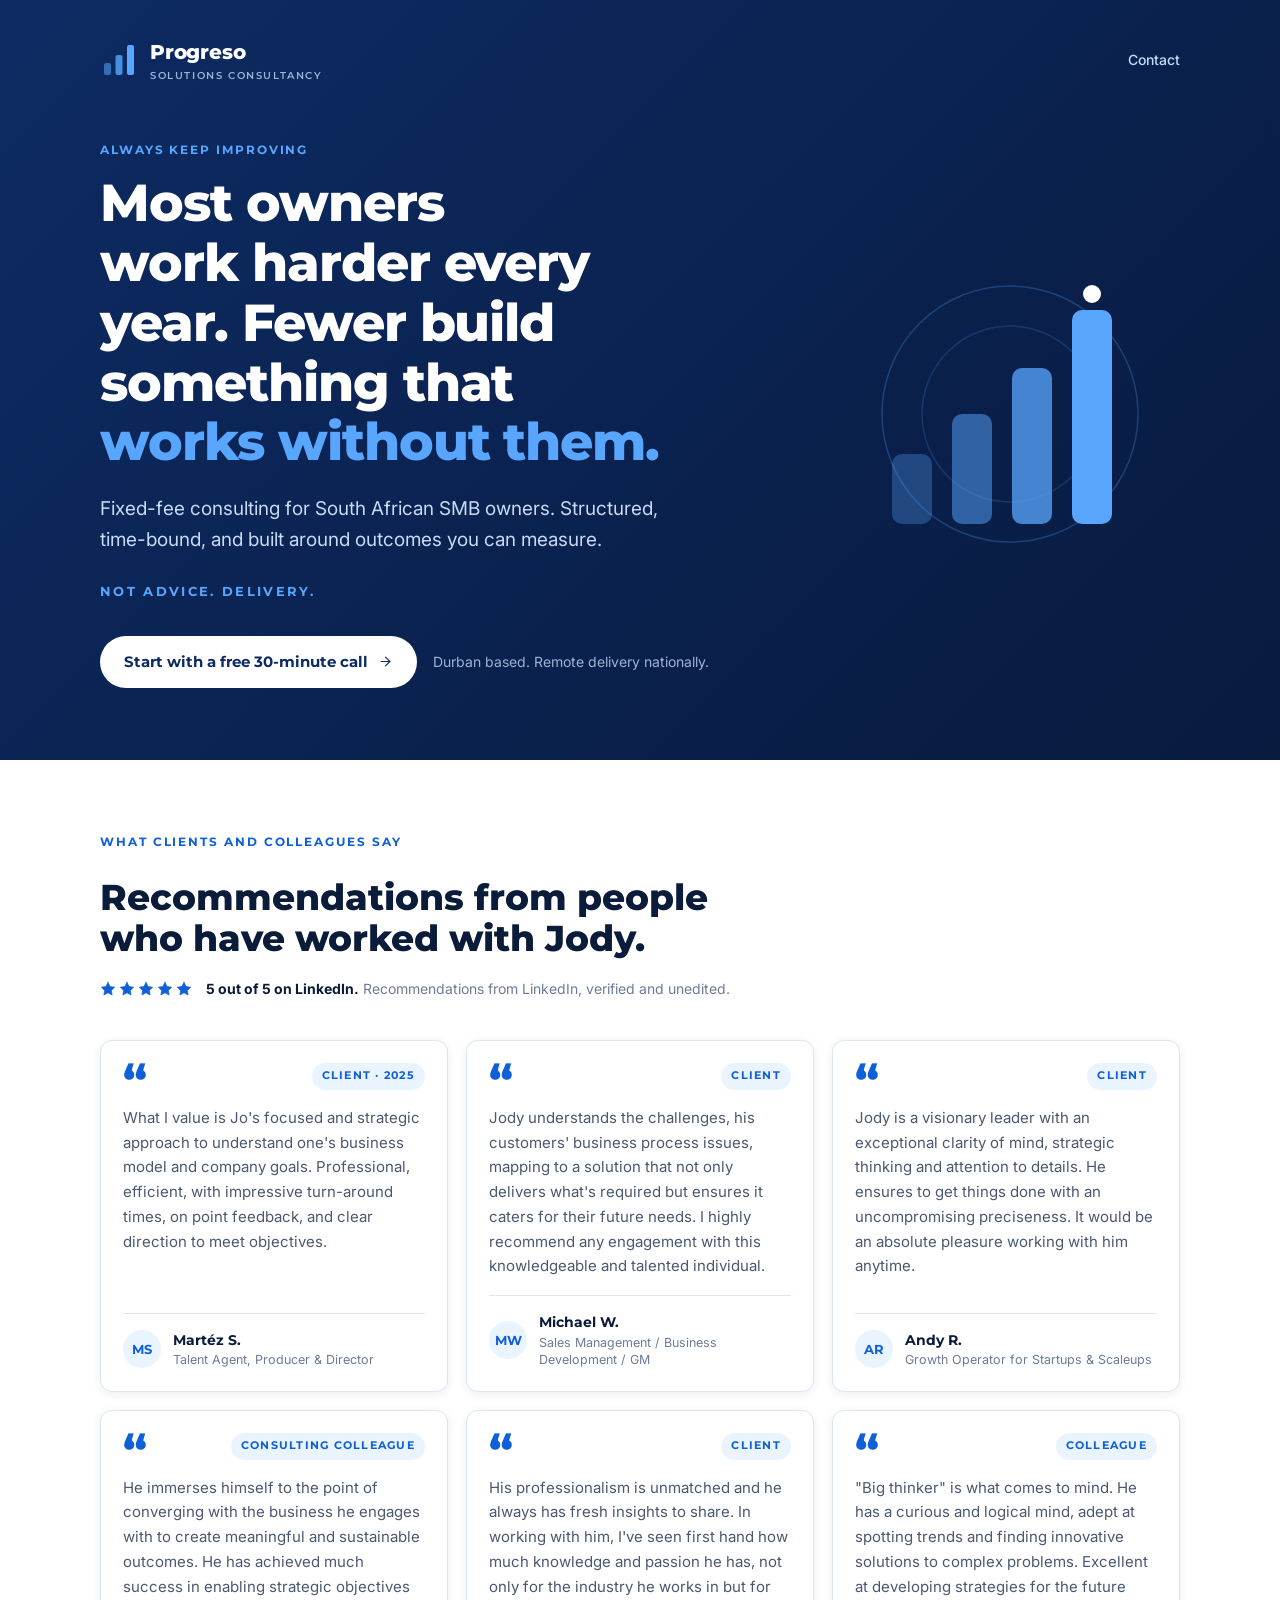
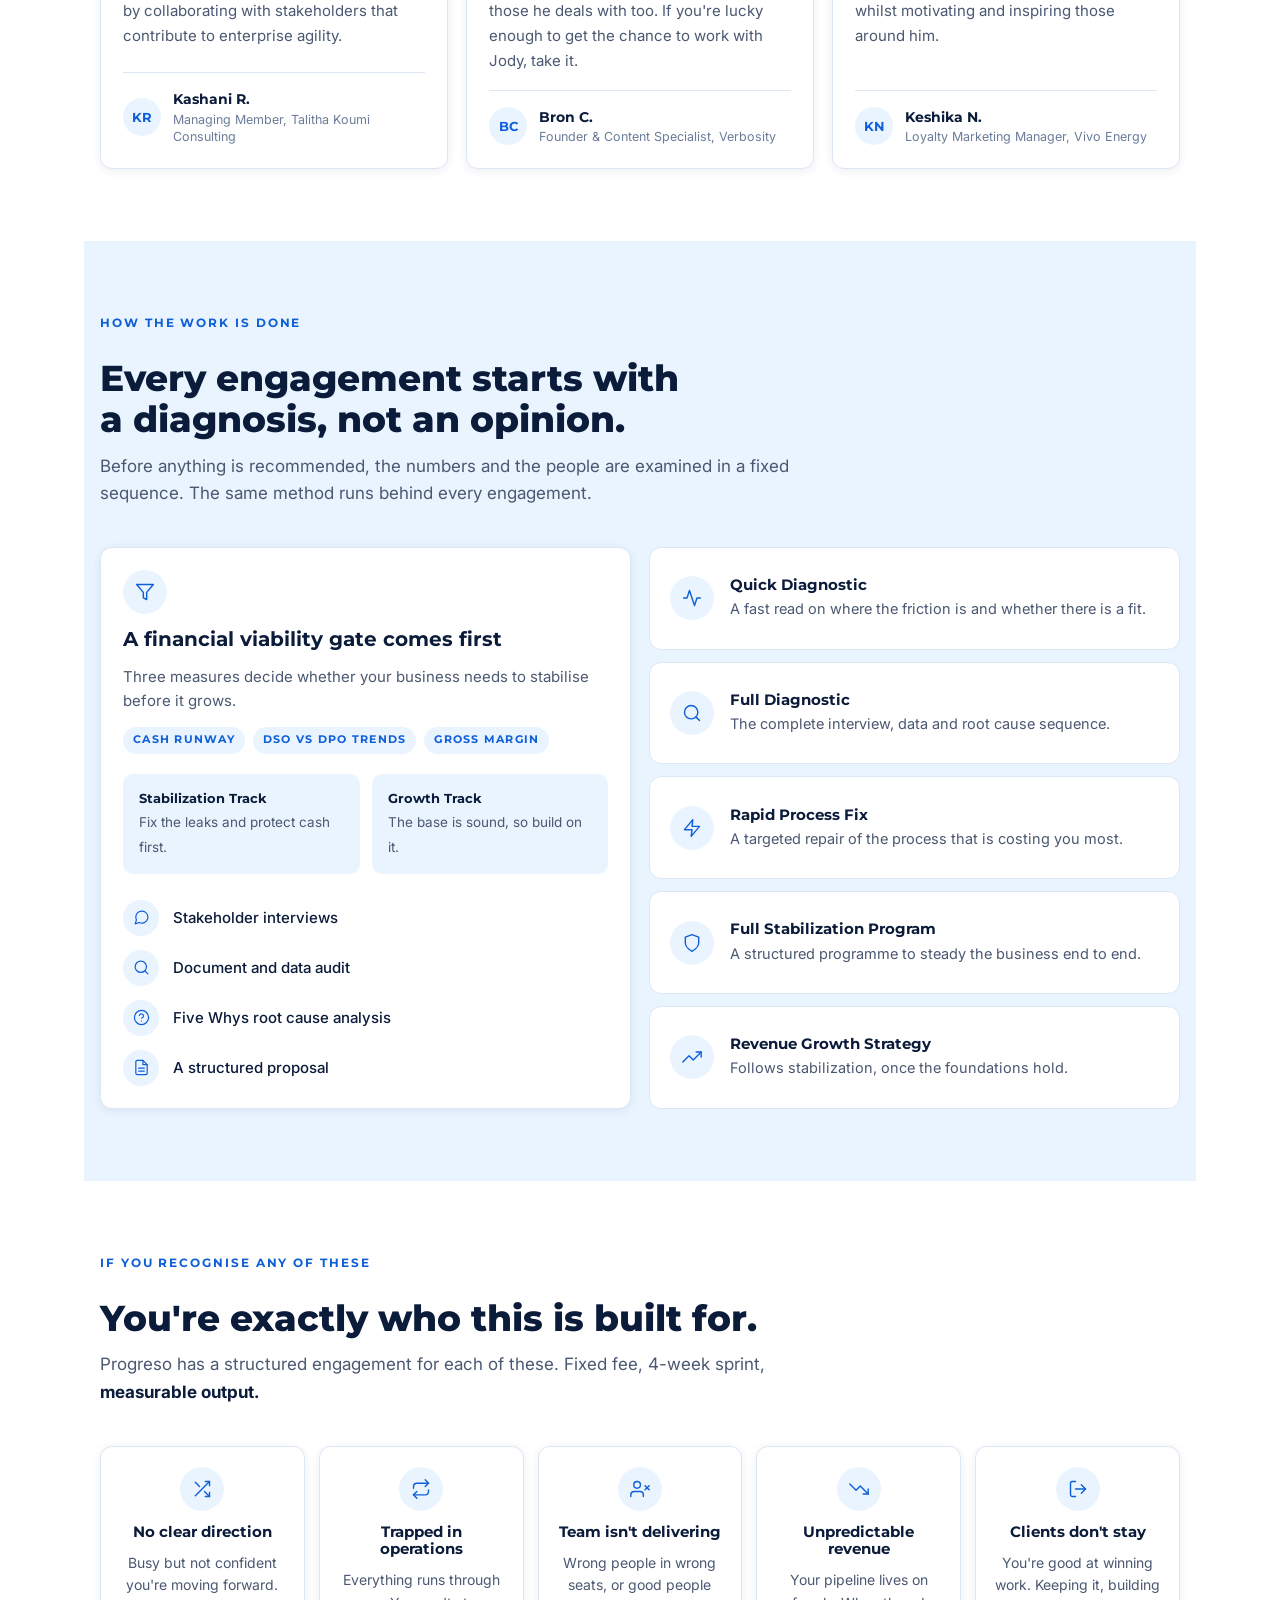
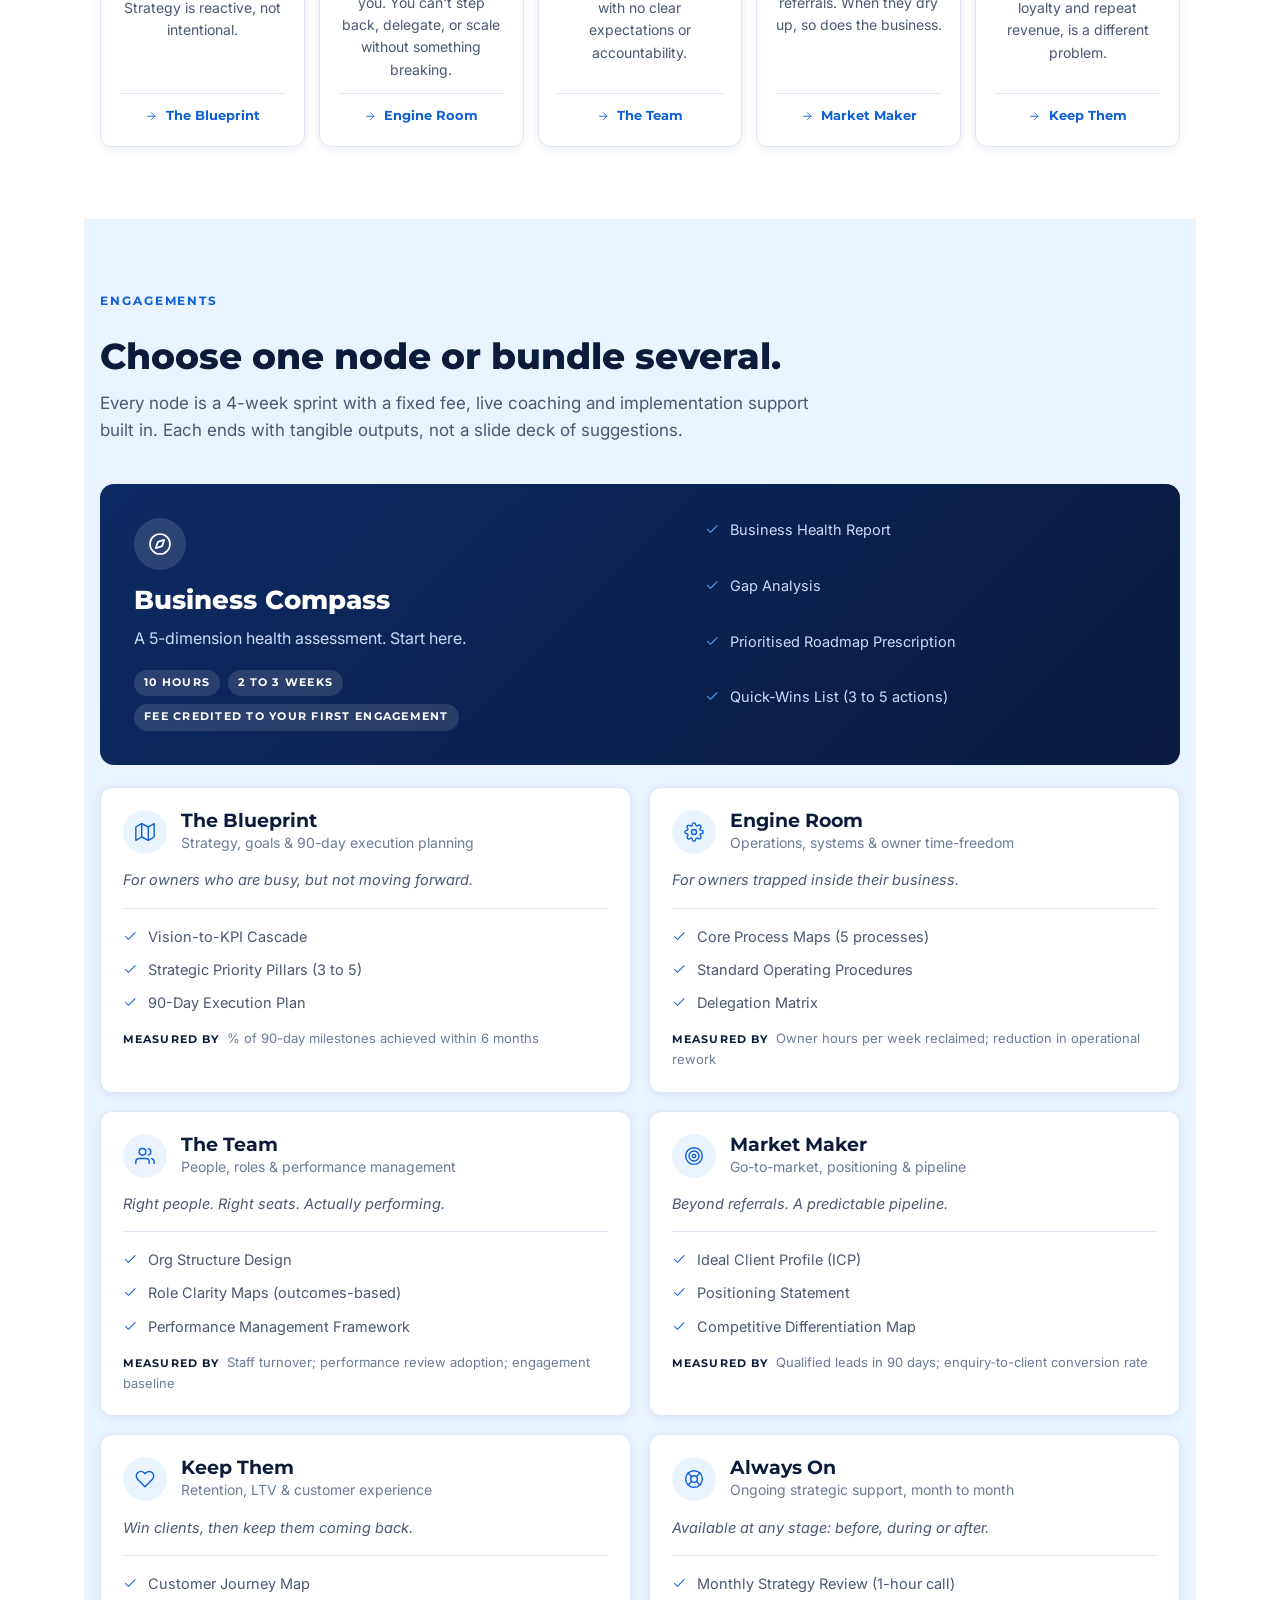
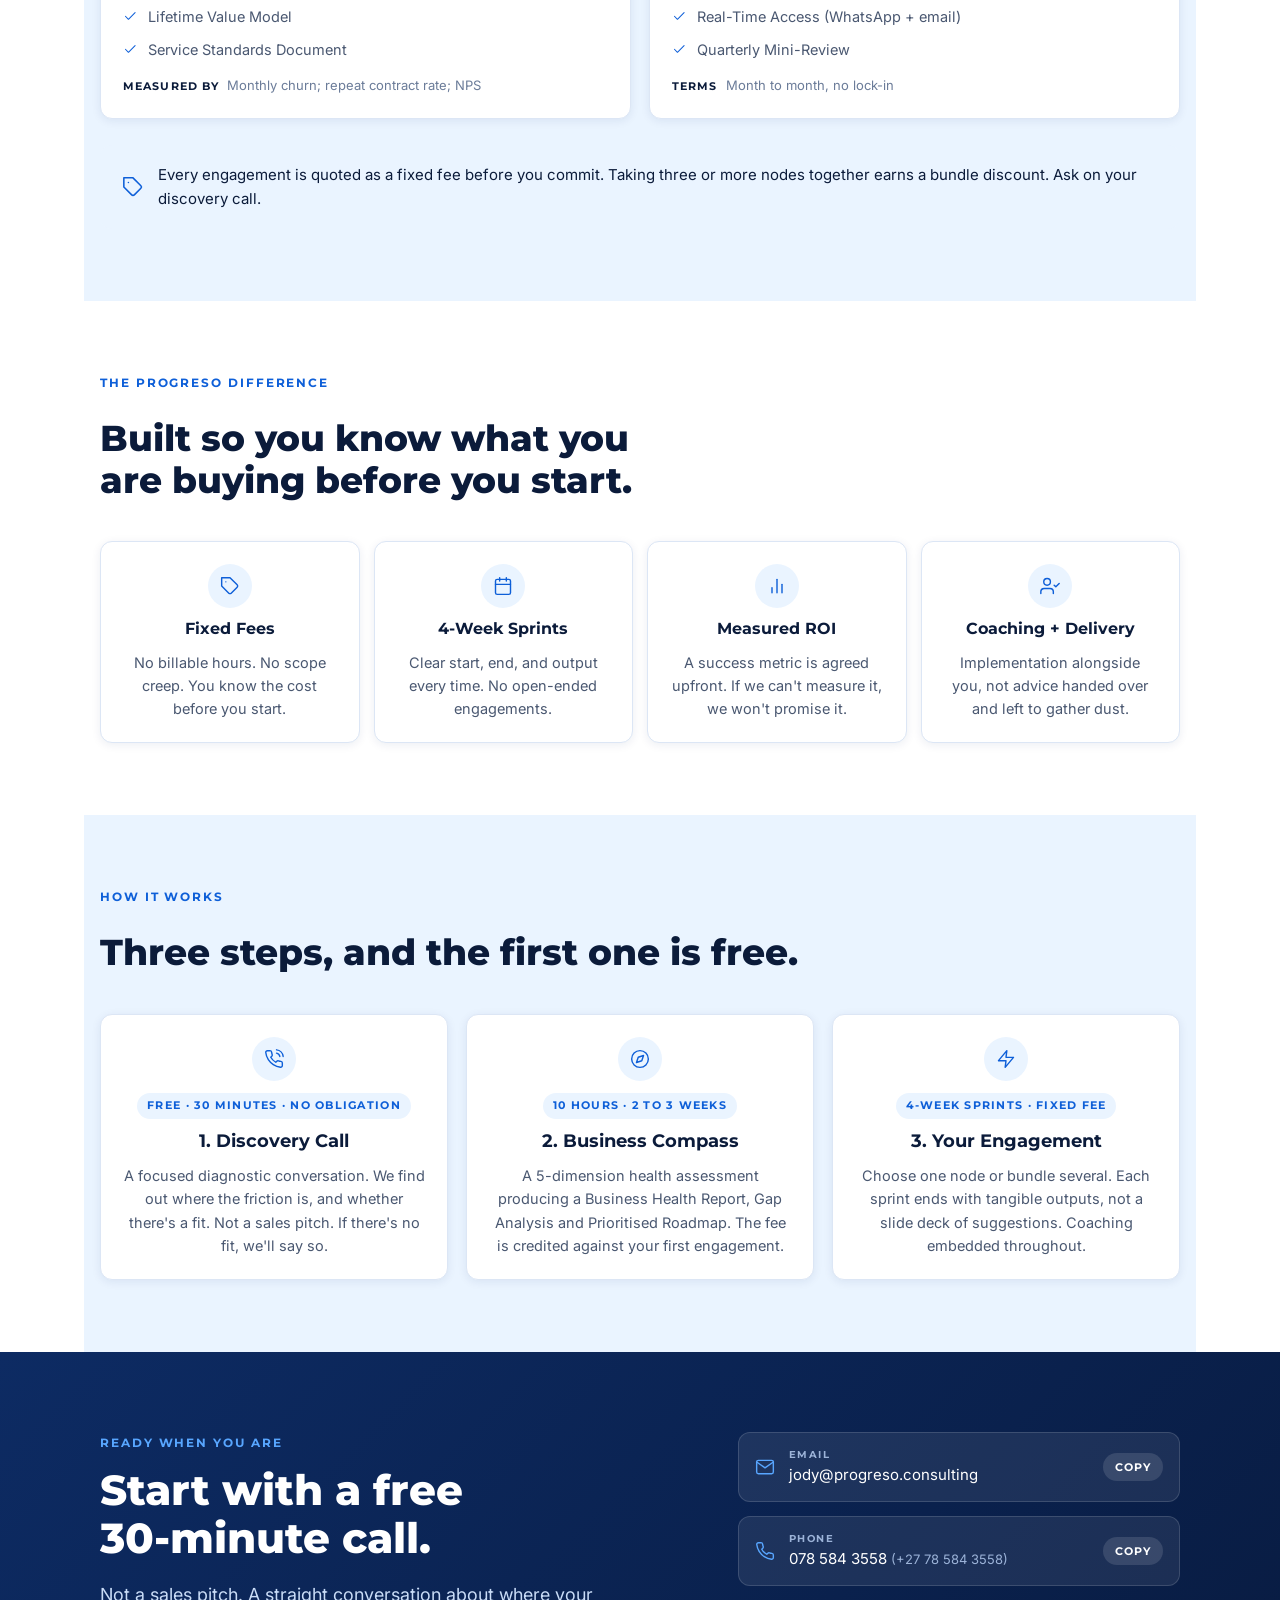
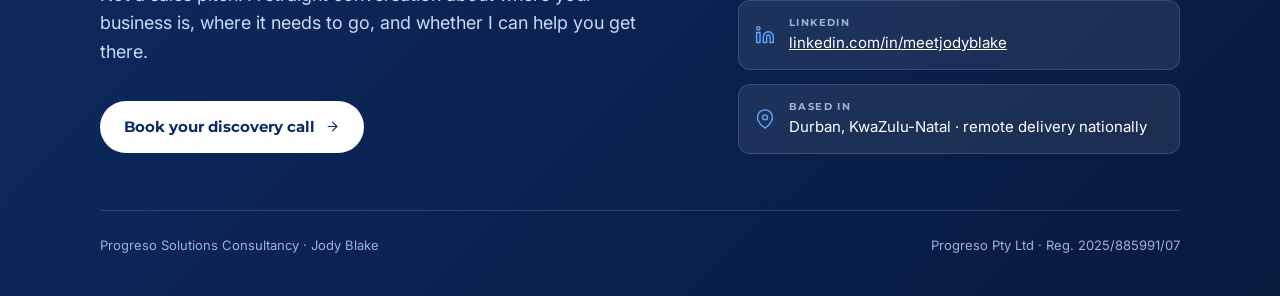
==== commit 18f04aa9: "Centre icons and card content across method, pain map, difference and steps sections Fix step-list s" ====
--- a/index.html
+++ b/index.html
@@ -77,11 +77,11 @@
 /* Method */
 .method{display:grid;grid-template-columns:1fr 1fr;gap:18px}
 .ladder{display:grid;gap:12px}
-.rung{display:flex;gap:16px;align-items:flex-start;background:var(--surface);border:1px solid var(--rule);border-radius:12px;padding:18px 20px}
+.rung{display:flex;gap:16px;align-items:center;background:var(--surface);border:1px solid var(--rule);border-radius:12px;padding:18px 20px}
 .rung h4{font-size:15px;font-weight:700}
 .rung p{font-size:14.5px;margin-top:4px}
 .step-list{display:grid;gap:14px;margin-top:6px}
-.step-list div{display:flex;gap:14px;align-items:center;font-size:15px;color:var(--ink);font-weight:500}
+.step-list > div{display:flex;gap:14px;align-items:center;font-size:15px;color:var(--ink);font-weight:500}
 .gate{display:grid;gap:14px}
 .tracks{display:grid;grid-template-columns:1fr 1fr;gap:12px;margin-top:6px}
 .track{background:var(--tint);border-radius:10px;padding:14px 16px}
@@ -91,10 +91,10 @@
 
 /* Pain map */
 .pain-grid{display:grid;grid-template-columns:repeat(5,minmax(0,1fr));gap:14px}
-.pain{display:flex;flex-direction:column;gap:12px;padding:20px 18px}
+.pain{display:flex;flex-direction:column;align-items:center;text-align:center;gap:12px;padding:20px 18px}
 .pain h3{font-size:15px;font-weight:700}
 .pain p{font-size:14px;flex:1}
-.pain .to{display:flex;align-items:center;gap:8px;font-family:var(--display);font-weight:700;font-size:12.5px;color:var(--link);border-top:1px solid var(--rule);padding-top:12px}
+.pain .to{display:flex;align-items:center;justify-content:center;align-self:stretch;gap:8px;font-family:var(--display);font-weight:700;font-size:12.5px;color:var(--link);border-top:1px solid var(--rule);padding-top:12px}
 
 /* Offer */
 .compass{display:grid;grid-template-columns:1.1fr .9fr;gap:32px;padding:34px;border-radius:14px;margin-bottom:22px}
@@ -123,11 +123,11 @@
 
 /* Difference + steps */
 .diff-grid{display:grid;grid-template-columns:repeat(4,minmax(0,1fr));gap:14px}
-.diff{display:flex;flex-direction:column;gap:12px}
+.diff{display:flex;flex-direction:column;align-items:center;text-align:center;gap:12px}
 .diff h3{font-size:16px}
 .diff p{font-size:14.5px}
 .steps{display:grid;grid-template-columns:repeat(3,minmax(0,1fr));gap:18px}
-.step{display:flex;flex-direction:column;gap:12px}
+.step{display:flex;flex-direction:column;align-items:center;text-align:center;gap:12px}
 .step h3{font-size:18px}
 .step p{font-size:14.5px}
 .alt{background:var(--tint);margin-left:calc(-1 * max(16px,env(safe-area-inset-left,0px)));margin-right:calc(-1 * max(16px,env(safe-area-inset-right,0px)));padding-left:max(16px,env(safe-area-inset-left,0px));padding-right:max(16px,env(safe-area-inset-right,0px))}
@@ -460,9 +460,9 @@
       <h2>Three steps, and the first one is free.</h2>
     </div>
     <div class="steps">
-      <article class="card step"><div class="circle"><svg class="ico"><use href="#i-phonecall"/></svg></div><span class="pill" style="align-self:flex-start">Free · 30 minutes · No obligation</span><h3>1. Discovery Call</h3><p>A focused diagnostic conversation. We find out where the friction is, and whether there's a fit. Not a sales pitch. If there's no fit, we'll say so.</p></article>
-      <article class="card step"><div class="circle"><svg class="ico"><use href="#i-compass"/></svg></div><span class="pill" style="align-self:flex-start">10 hours · 2 to 3 weeks</span><h3>2. Business Compass</h3><p>A 5-dimension health assessment producing a Business Health Report, Gap Analysis and Prioritised Roadmap. The fee is credited against your first engagement.</p></article>
-      <article class="card step"><div class="circle"><svg class="ico"><use href="#i-zap"/></svg></div><span class="pill" style="align-self:flex-start">4-week sprints · Fixed fee</span><h3>3. Your Engagement</h3><p>Choose one node or bundle several. Each sprint ends with tangible outputs, not a slide deck of suggestions. Coaching embedded throughout.</p></article>
+      <article class="card step"><div class="circle"><svg class="ico"><use href="#i-phonecall"/></svg></div><span class="pill">Free · 30 minutes · No obligation</span><h3>1. Discovery Call</h3><p>A focused diagnostic conversation. We find out where the friction is, and whether there's a fit. Not a sales pitch. If there's no fit, we'll say so.</p></article>
+      <article class="card step"><div class="circle"><svg class="ico"><use href="#i-compass"/></svg></div><span class="pill">10 hours · 2 to 3 weeks</span><h3>2. Business Compass</h3><p>A 5-dimension health assessment producing a Business Health Report, Gap Analysis and Prioritised Roadmap. The fee is credited against your first engagement.</p></article>
+      <article class="card step"><div class="circle"><svg class="ico"><use href="#i-zap"/></svg></div><span class="pill">4-week sprints · Fixed fee</span><h3>3. Your Engagement</h3><p>Choose one node or bundle several. Each sprint ends with tangible outputs, not a slide deck of suggestions. Coaching embedded throughout.</p></article>
     </div>
   </div>
 </section>
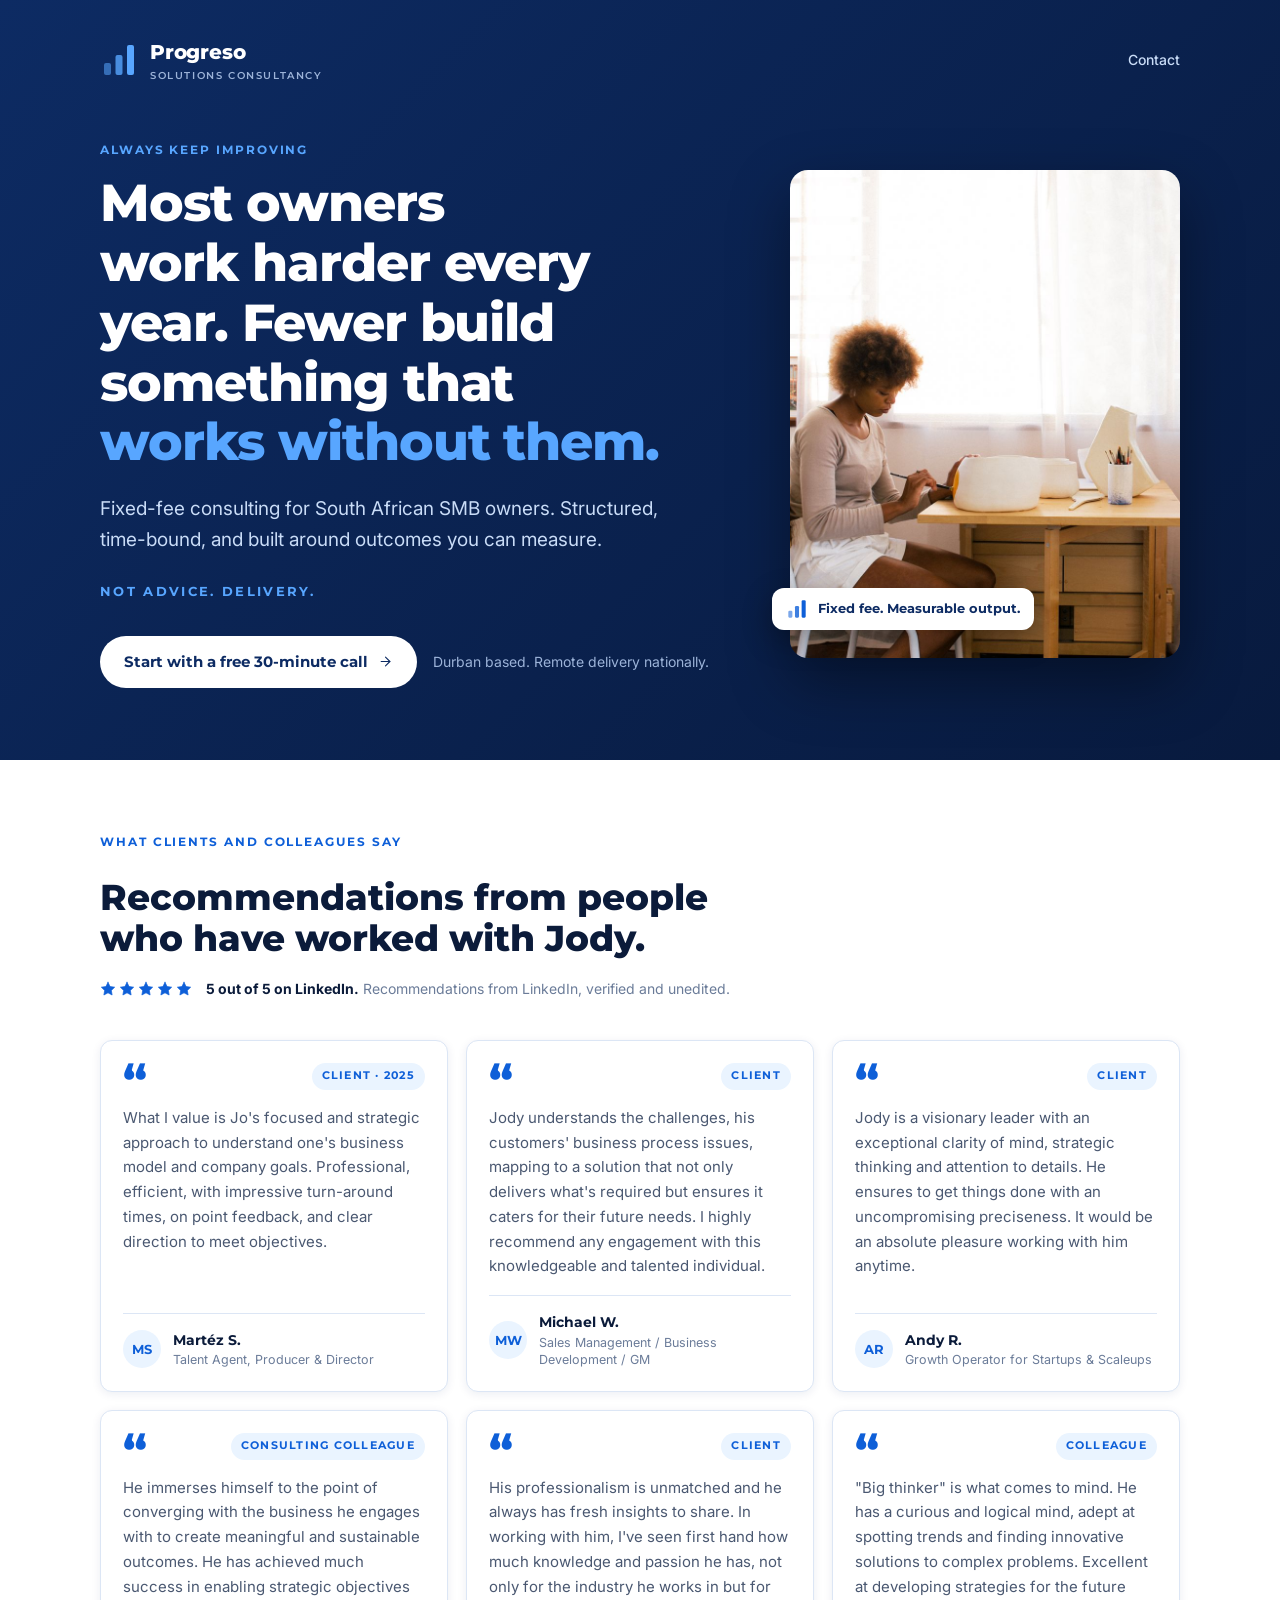
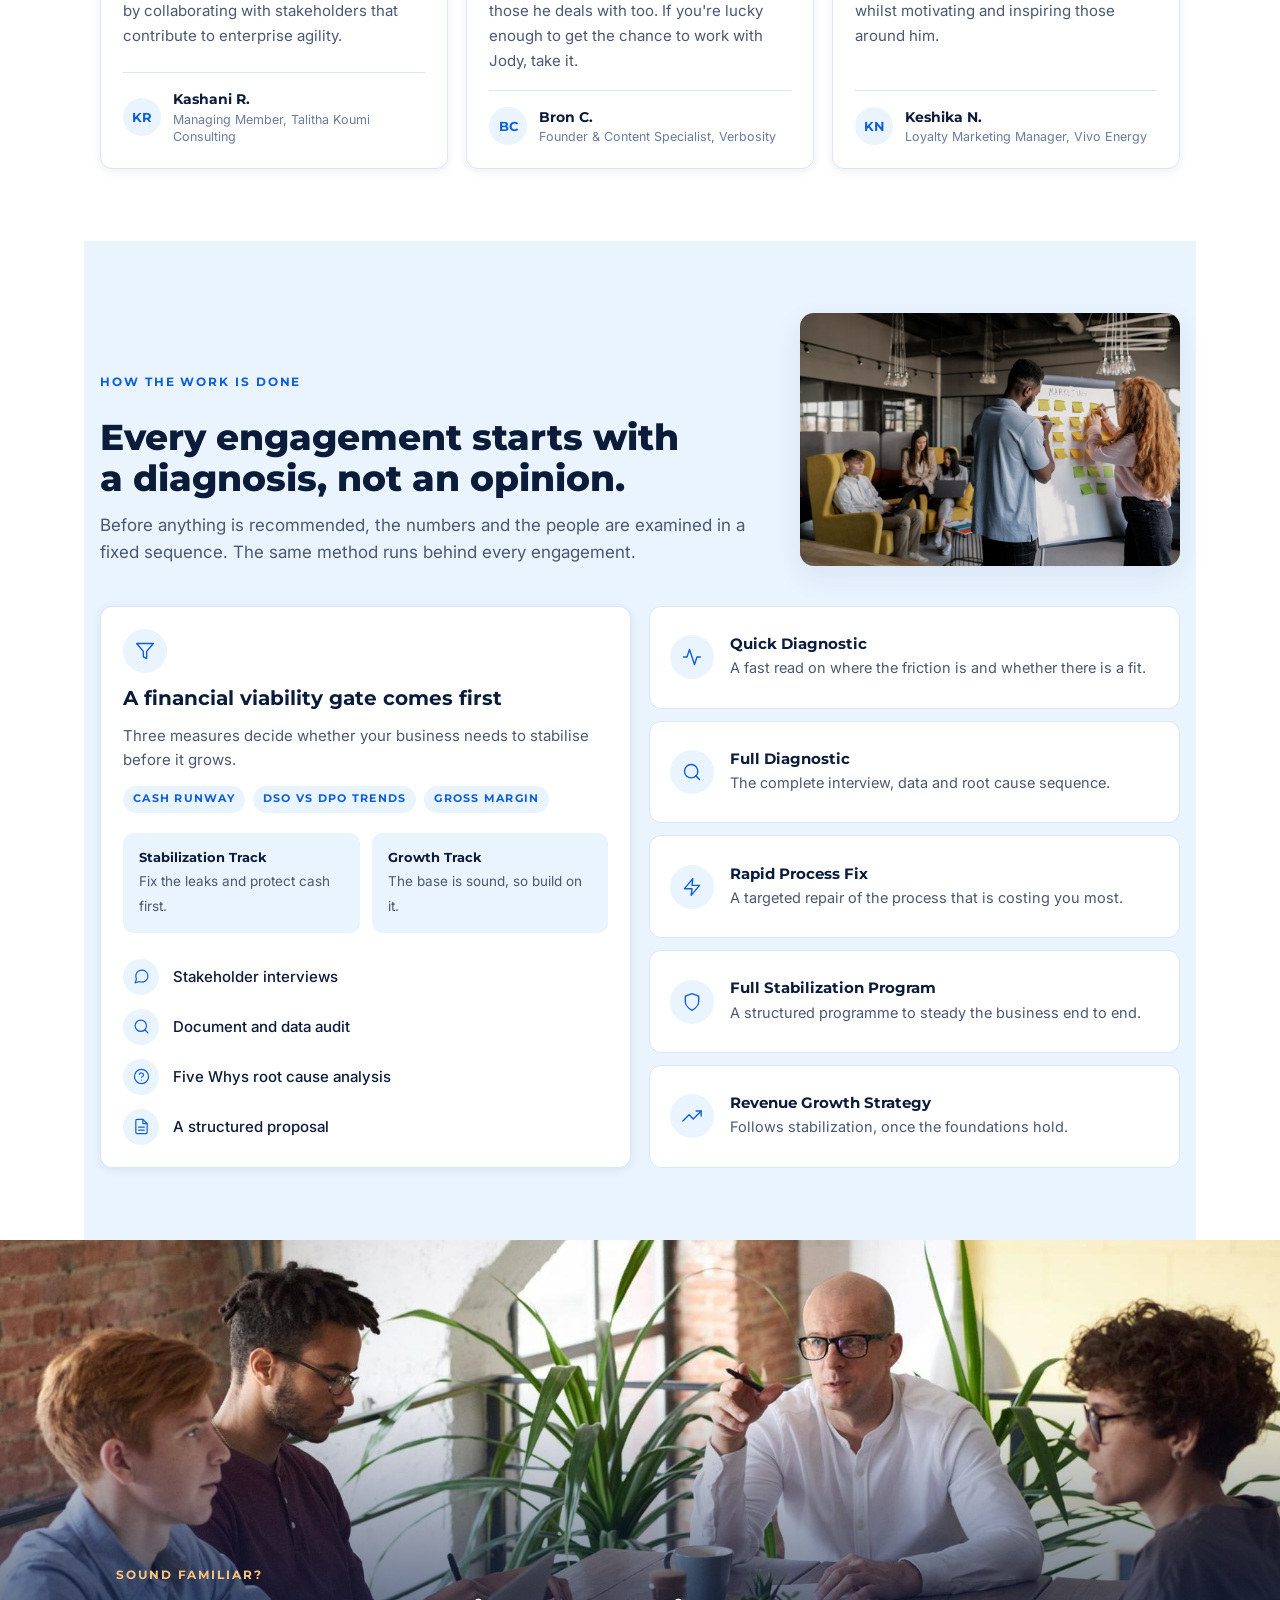
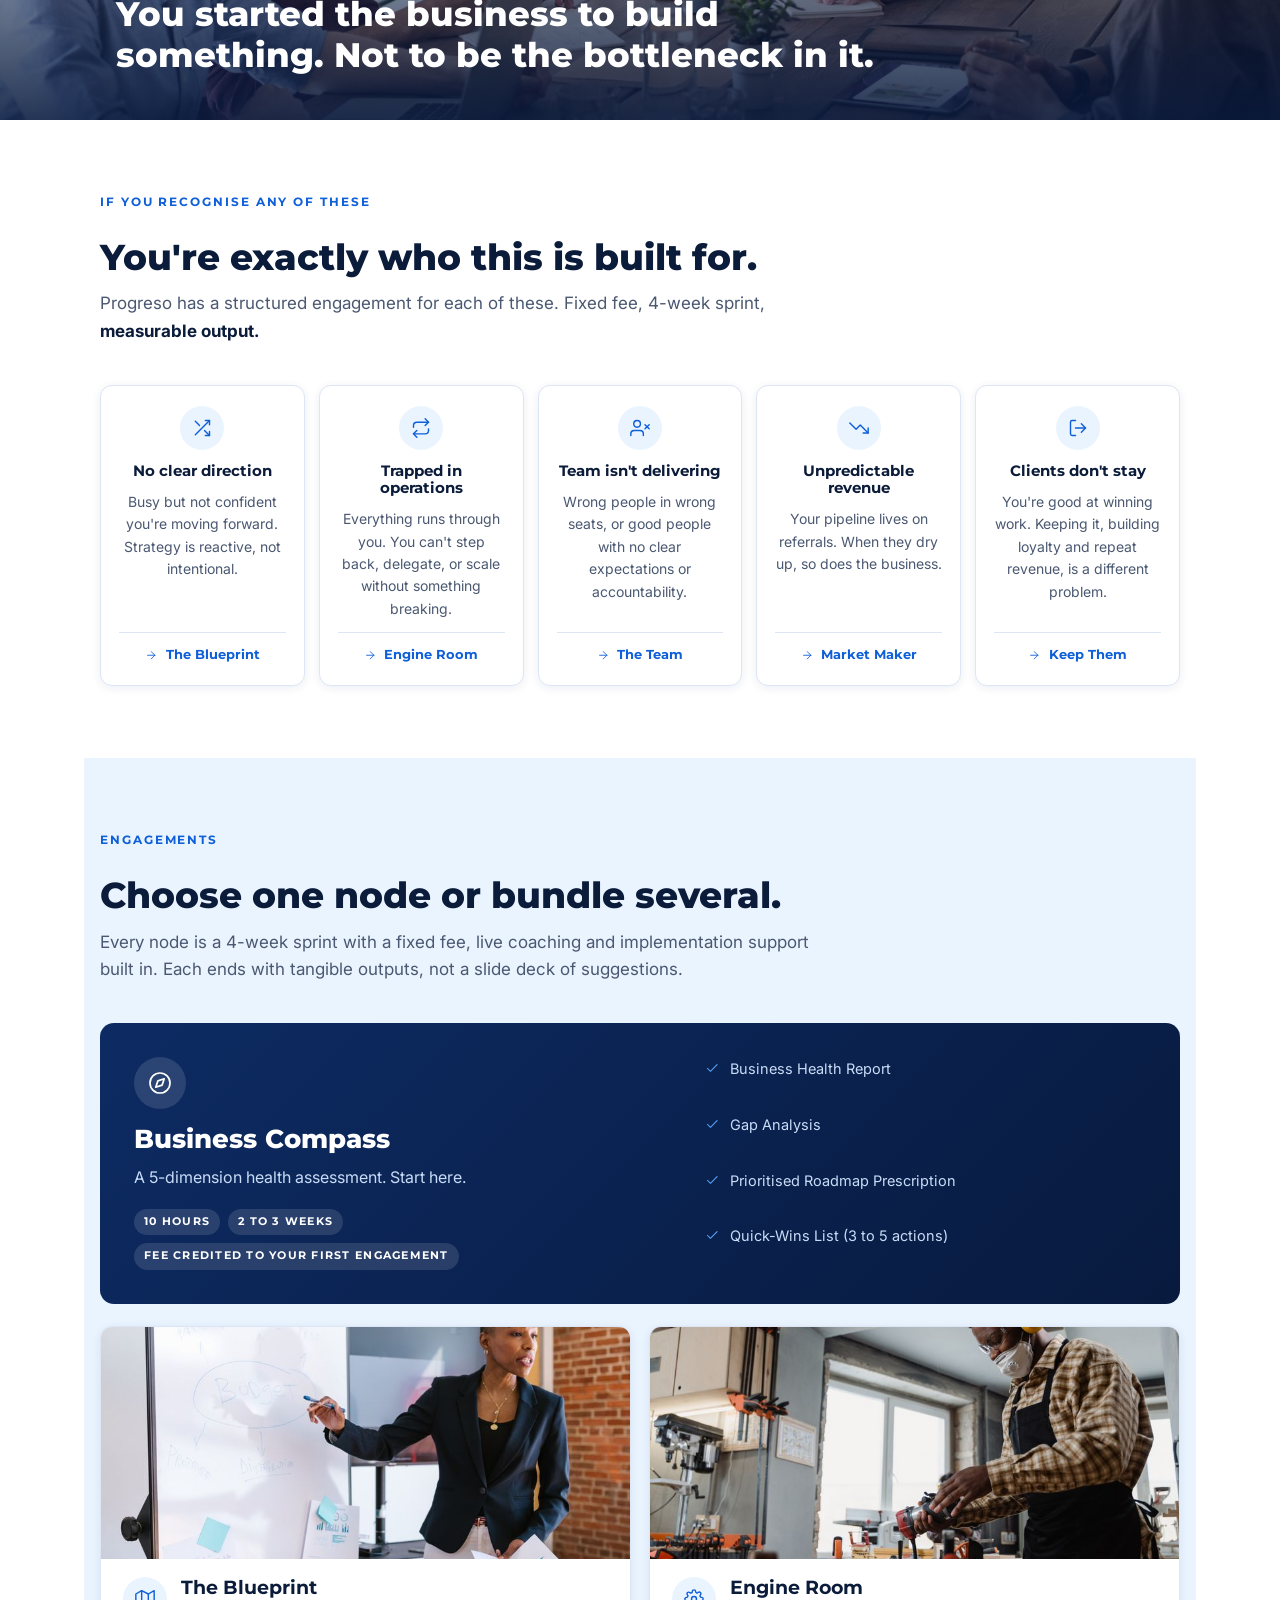
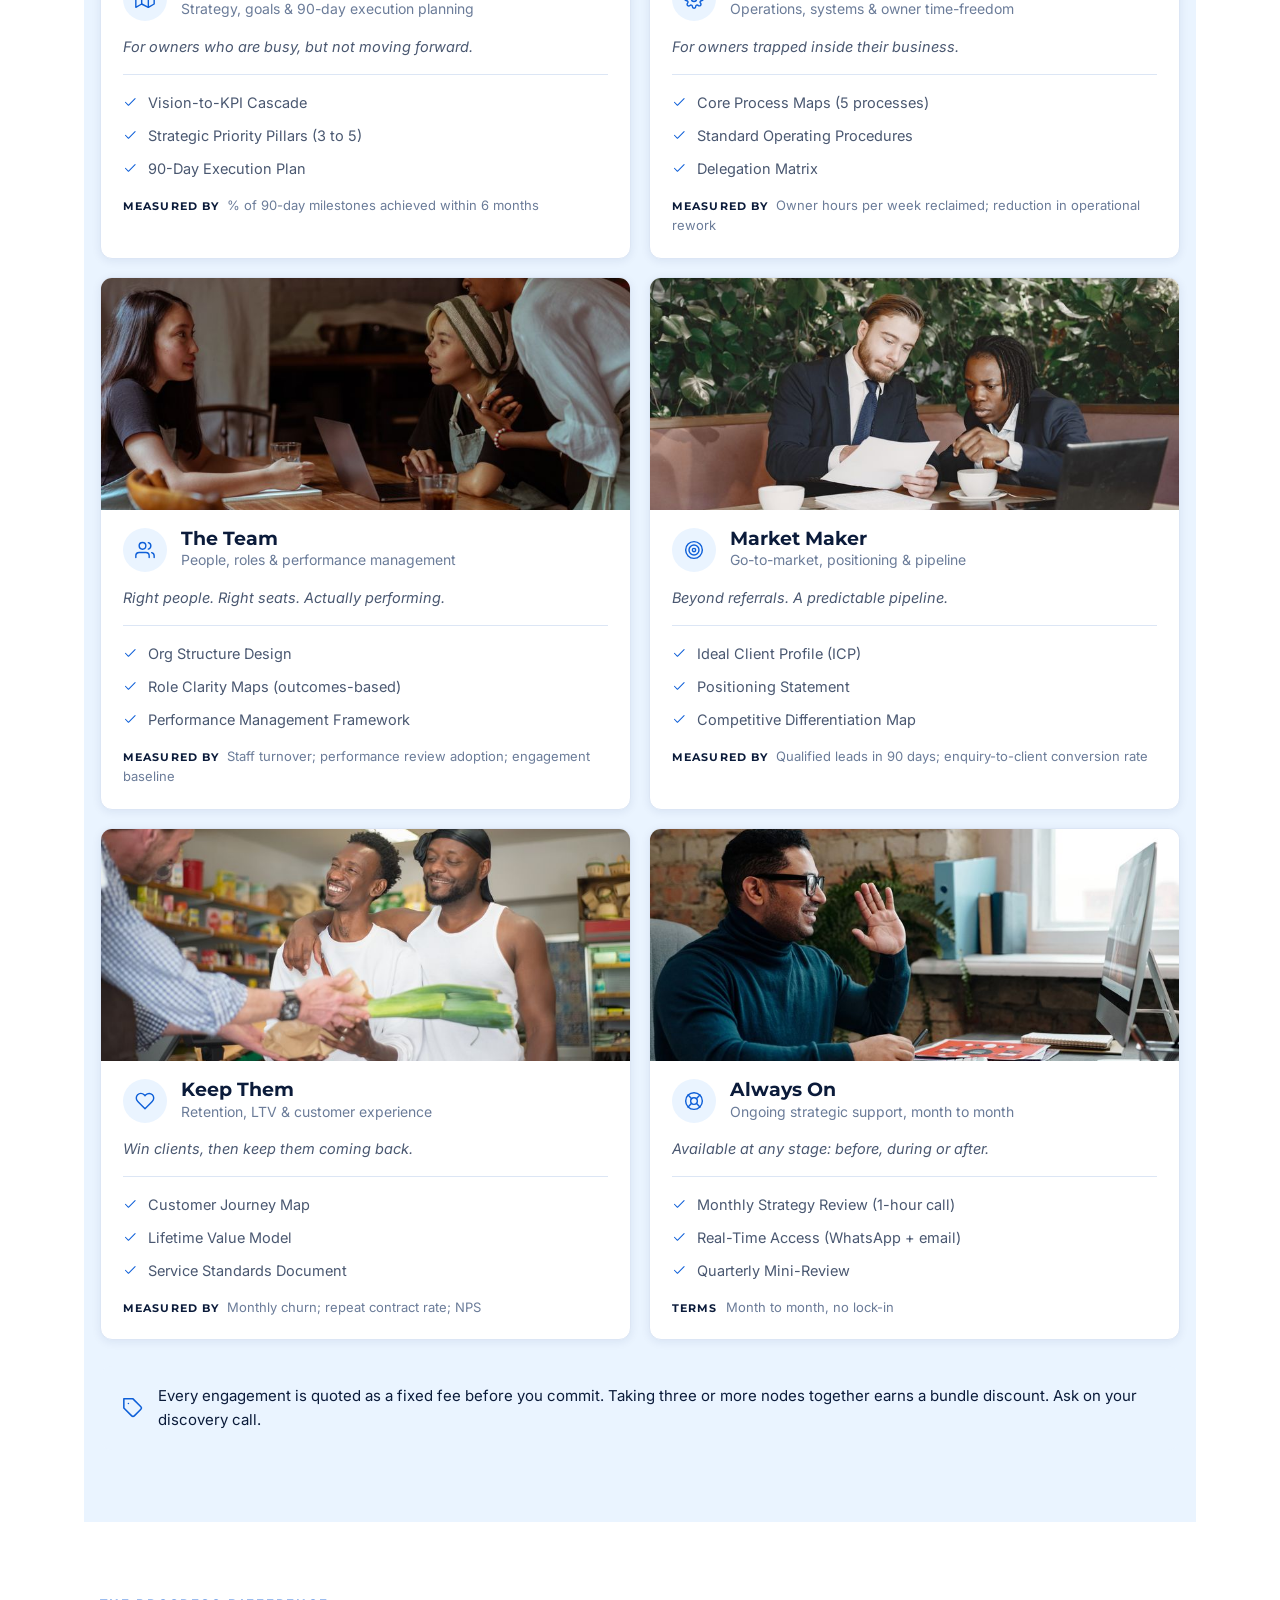
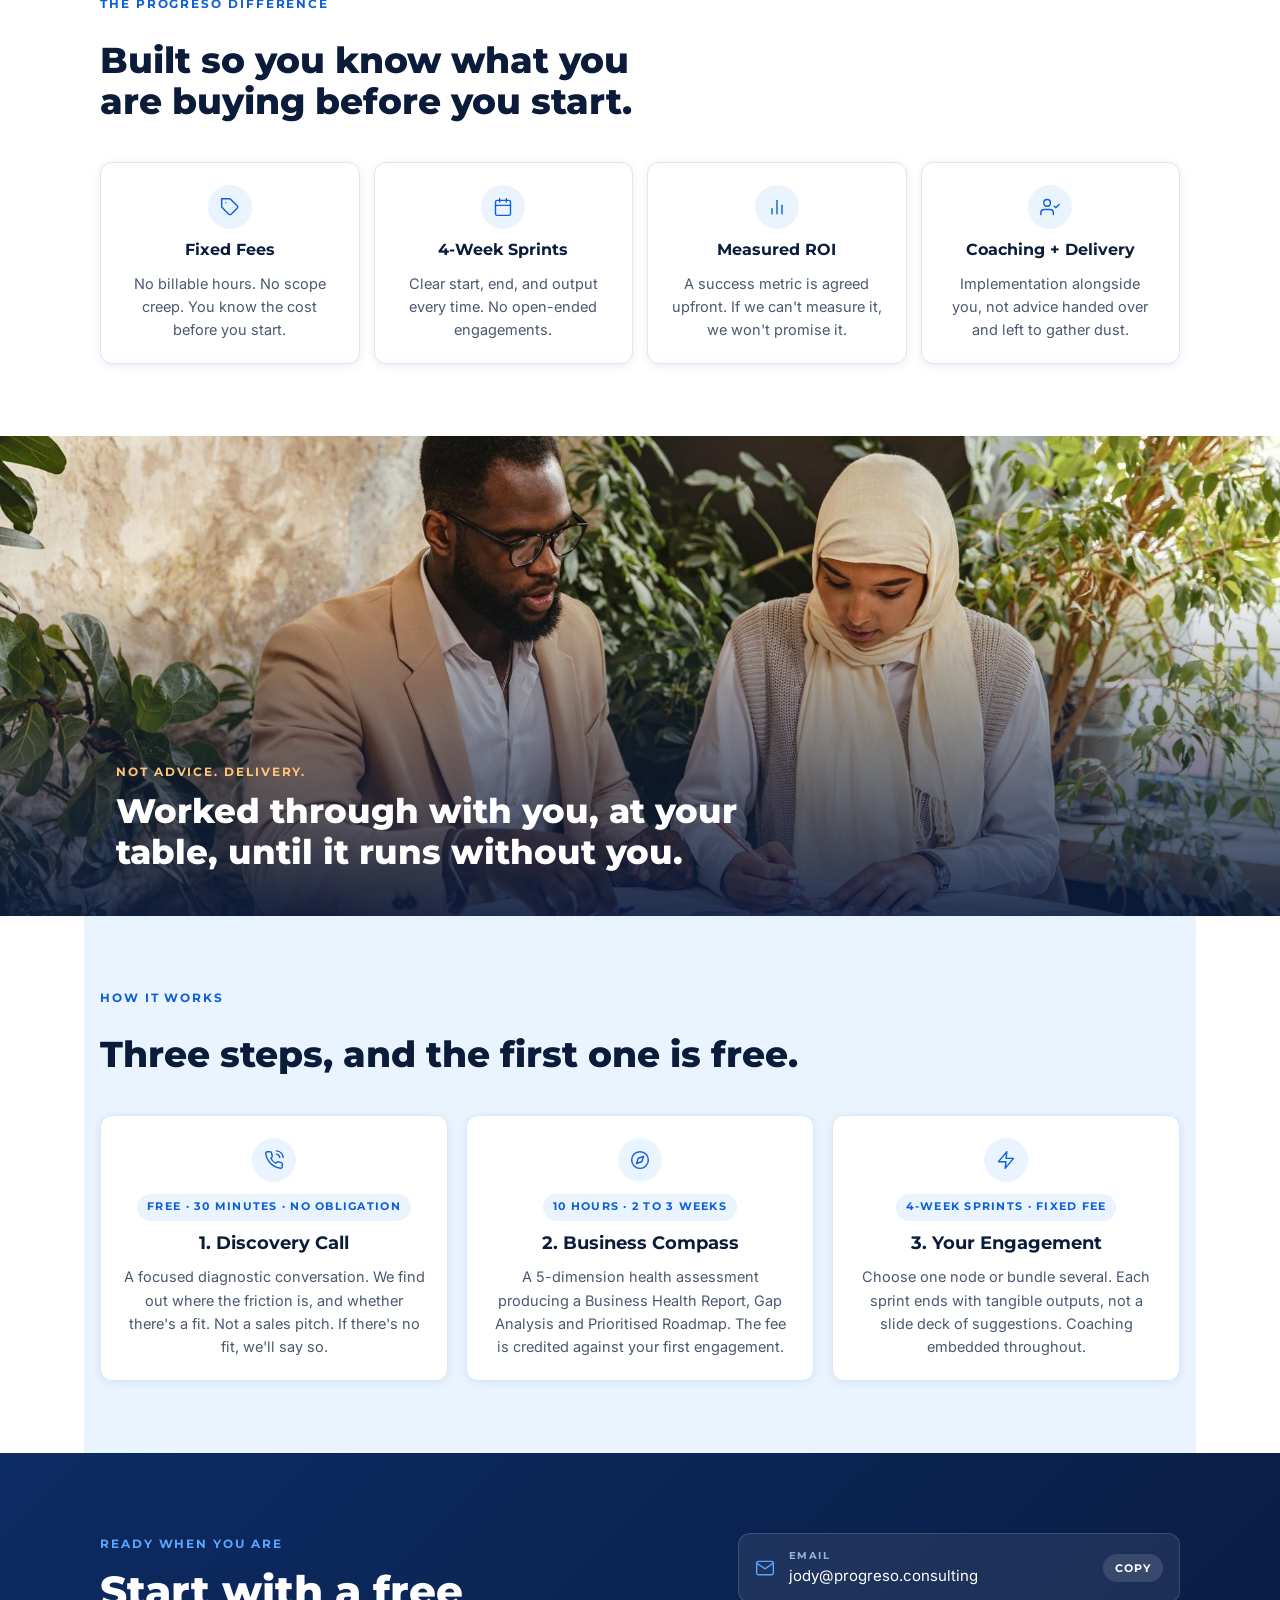
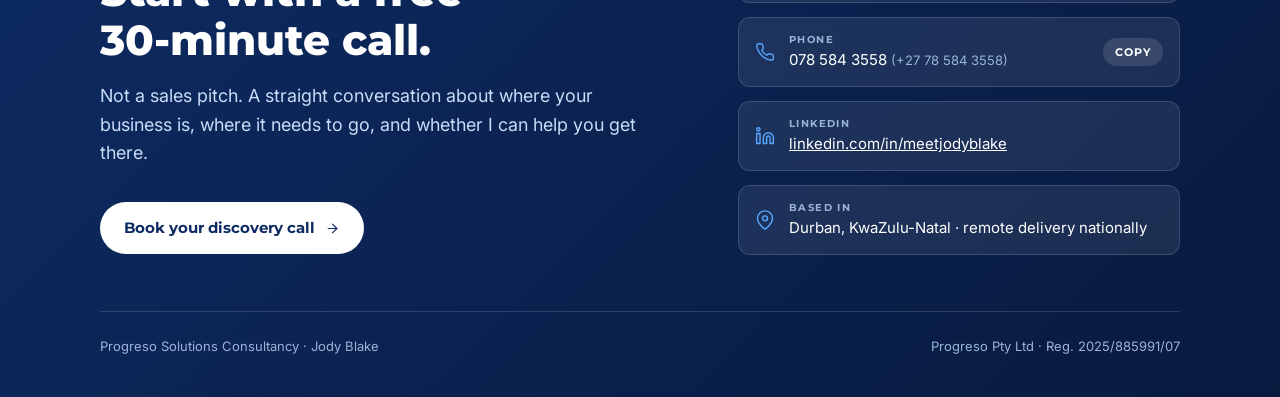
==== commit 72d14c78: "Add warm stock photography across the site Hero photo with brand badge, workshop photo beside the me" ====
--- a/index.html
+++ b/index.html
@@ -59,6 +59,18 @@
 .hero-cta{display:flex;flex-wrap:wrap;gap:16px;align-items:center;margin-top:34px}
 .hero-cta span{font-size:14px;color:var(--on-band-mute)}
 .motif{width:100%;max-width:340px;justify-self:end}
+.hero-photo{margin:0;justify-self:end;width:100%;max-width:400px;position:relative}
+.hero-photo img{display:block;width:100%;height:auto;aspect-ratio:4/5;object-fit:cover;object-position:30% center;border-radius:18px;box-shadow:0 24px 60px rgba(0,0,0,.4)}
+.hero-badge{position:absolute;left:-18px;bottom:28px;display:flex;align-items:center;gap:10px;background:#fff;color:var(--navy);border-radius:12px;padding:10px 14px;font-family:var(--display);font-weight:700;font-size:13px;box-shadow:0 10px 30px rgba(0,0,0,.3)}
+
+/* Photo breaks */
+body{overflow-x:clip}
+.photo-break{position:relative;isolation:isolate;overflow:hidden;margin-inline:calc(50% - 50vw);min-height:clamp(320px,40vw,480px);display:grid;align-items:end}
+.photo-break img{position:absolute;inset:0;width:100%;height:100%;max-width:none;object-fit:cover;z-index:-2}
+.photo-break::before{content:"";position:absolute;inset:0;z-index:-1;background:linear-gradient(to top,rgba(8,26,62,.88) 0%,rgba(8,26,62,.4) 40%,rgba(8,26,62,0) 70%)}
+.photo-break .wrap{width:100%;padding:0 max(16px,env(safe-area-inset-left,0px)) 44px}
+.photo-break .eyebrow{color:#FFC37A;margin-bottom:10px}
+.photo-break .pb-line{font-family:var(--display);font-weight:800;color:#fff;font-size:clamp(22px,3.4vw,34px);line-height:1.2;max-width:760px;text-wrap:balance}
 
 /* Proof */
 .rating{display:flex;flex-wrap:wrap;align-items:center;gap:10px 14px;margin-top:6px;font-size:14px;color:var(--muted)}
@@ -88,6 +100,10 @@
 .track b{display:block;font-family:var(--display);font-size:13px;color:var(--ink)}
 .track span{font-size:13.5px}
 .metrics{display:flex;flex-wrap:wrap;gap:8px}
+.method-head{display:grid;grid-template-columns:1fr 380px;gap:40px;align-items:end;margin-bottom:40px}
+.method-head .sec-head{margin-bottom:0}
+.method-photo{margin:0}
+.method-photo img{display:block;width:100%;height:auto;aspect-ratio:3/2;object-fit:cover;border-radius:14px;box-shadow:0 10px 30px var(--shadow)}
 
 /* Pain map */
 .pain-grid{display:grid;grid-template-columns:repeat(5,minmax(0,1fr));gap:14px}
@@ -107,7 +123,8 @@
 .compass .meta{display:flex;flex-wrap:wrap;gap:8px;margin-top:18px}
 .compass .meta .pill{background:rgba(255,255,255,.12);color:#fff}
 .node-grid{display:grid;grid-template-columns:repeat(2,minmax(0,1fr));gap:18px}
-.node{display:flex;flex-direction:column;gap:14px}
+.node{display:flex;flex-direction:column;gap:14px;overflow:hidden}
+.node-img{display:block;margin:-22px -22px 4px;width:calc(100% + 44px);height:auto;max-width:none;aspect-ratio:16/7;object-fit:cover}
 .node-top{display:flex;gap:14px;align-items:center}
 .node h3{font-size:19px;font-weight:700}
 .node .focus{font-size:14px;color:var(--muted)}
@@ -151,6 +168,10 @@
 @media (max-width:900px){
   .hero-grid,.method,.compass,.close-grid{grid-template-columns:1fr}
   .motif{justify-self:start;max-width:240px}
+  .hero-photo{justify-self:start;max-width:520px}
+  .hero-photo img{aspect-ratio:4/3}
+  .hero-badge{left:12px;bottom:12px}
+  .method-head{grid-template-columns:1fr}
   .proof-grid,.node-grid,.steps{grid-template-columns:1fr}
   .pain-grid,.diff-grid{grid-template-columns:repeat(2,minmax(0,1fr))}
 }
@@ -227,15 +248,10 @@
           <span>Durban based. Remote delivery nationally.</span>
         </div>
       </div>
-      <svg class="motif" viewBox="0 0 340 300" role="img" aria-label="Ascending columns with an orbit ring">
-        <circle cx="170" cy="150" r="128" fill="none" stroke="#58A6FF" stroke-opacity=".25" stroke-width="1.5"/>
-        <circle cx="170" cy="150" r="88" fill="none" stroke="#58A6FF" stroke-opacity=".18" stroke-width="1.5"/>
-        <rect x="52" y="190" width="40" height="70" rx="10" fill="#58A6FF" fill-opacity=".30"/>
-        <rect x="112" y="150" width="40" height="110" rx="10" fill="#58A6FF" fill-opacity=".50"/>
-        <rect x="172" y="104" width="40" height="156" rx="10" fill="#58A6FF" fill-opacity=".75"/>
-        <rect x="232" y="46" width="40" height="214" rx="10" fill="#58A6FF"/>
-        <circle cx="252" cy="30" r="9" fill="#fff"/>
-      </svg>
+      <figure class="hero-photo">
+        <img src="images/hero.jpg" width="1400" height="1000" alt="A small business owner at work at her table in a sunlit studio">
+        <div class="hero-badge"><svg width="22" height="22" viewBox="0 0 38 38" aria-hidden="true"><rect x="4" y="22" width="7" height="12" rx="2" fill="#0E5FD8" opacity=".55"/><rect x="15.5" y="14" width="7" height="20" rx="2" fill="#0E5FD8" opacity=".8"/><rect x="27" y="4" width="7" height="30" rx="2" fill="#0E5FD8"/></svg>Fixed fee. Measurable output.</div>
+      </figure>
     </div>
   </div>
 </header>
@@ -289,10 +305,13 @@
 <!-- METHOD -->
 <section id="method" class="alt">
   <div class="wrap">
-    <div class="sec-head">
-      <div class="eyebrow">How the work is done</div>
-      <h2>Every engagement starts with a diagnosis, not an opinion.</h2>
-      <p>Before anything is recommended, the numbers and the people are examined in a fixed sequence. The same method runs behind every engagement.</p>
+    <div class="method-head">
+      <div class="sec-head">
+        <div class="eyebrow">How the work is done</div>
+        <h2>Every engagement starts with a diagnosis, not an opinion.</h2>
+        <p>Before anything is recommended, the numbers and the people are examined in a fixed sequence. The same method runs behind every engagement.</p>
+      </div>
+      <figure class="method-photo"><img src="images/method.jpg" width="1000" height="667" loading="lazy" alt="A team mapping problems on a sticky-note board during a diagnostic workshop"></figure>
     </div>
     <div class="method">
       <div class="card gate">
@@ -322,6 +341,12 @@
   </div>
 </section>
 
+<!-- PHOTO BREAK -->
+<div class="photo-break">
+  <img src="images/break-team.jpg" width="1800" height="1201" loading="lazy" alt="A small team working together around a wooden table">
+  <div class="wrap"><div class="eyebrow">Sound familiar?</div><p class="pb-line">You started the business to build something. Not to be the bottleneck in it.</p></div>
+</div>
+
 <!-- PAIN MAP -->
 <section id="fit">
   <div class="sec-head">
@@ -364,6 +389,7 @@
 
     <div class="node-grid">
       <article class="card node">
+        <img class="node-img" src="images/node-blueprint.jpg" width="800" height="533" loading="lazy" alt="Planning a strategy on a whiteboard">
         <div class="node-top"><div class="circle"><svg class="ico"><use href="#i-map"/></svg></div><div><h3>The Blueprint</h3><div class="focus">Strategy, goals &amp; 90-day execution planning</div></div></div>
         <p class="for">For owners who are busy, but not moving forward.</p>
         <hr>
@@ -375,6 +401,7 @@
         <p class="roi"><b>Measured by</b> &nbsp;% of 90-day milestones achieved within 6 months</p>
       </article>
       <article class="card node">
+        <img class="node-img" src="images/node-engine-room.jpg" width="800" height="533" loading="lazy" alt="A craftsman at work on a busy workshop floor">
         <div class="node-top"><div class="circle"><svg class="ico"><use href="#i-settings"/></svg></div><div><h3>Engine Room</h3><div class="focus">Operations, systems &amp; owner time-freedom</div></div></div>
         <p class="for">For owners trapped inside their business.</p>
         <hr>
@@ -386,6 +413,7 @@
         <p class="roi"><b>Measured by</b> &nbsp;Owner hours per week reclaimed; reduction in operational rework</p>
       </article>
       <article class="card node">
+        <img class="node-img" src="images/node-team.jpg" width="800" height="533" loading="lazy" alt="Three colleagues working through a plan together">
         <div class="node-top"><div class="circle"><svg class="ico"><use href="#i-users"/></svg></div><div><h3>The Team</h3><div class="focus">People, roles &amp; performance management</div></div></div>
         <p class="for">Right people. Right seats. Actually performing.</p>
         <hr>
@@ -397,6 +425,7 @@
         <p class="roi"><b>Measured by</b> &nbsp;Staff turnover; performance review adoption; engagement baseline</p>
       </article>
       <article class="card node">
+        <img class="node-img" src="images/node-market-maker.jpg" width="800" height="533" loading="lazy" alt="Two people reviewing a proposal in a client meeting">
         <div class="node-top"><div class="circle"><svg class="ico"><use href="#i-target"/></svg></div><div><h3>Market Maker</h3><div class="focus">Go-to-market, positioning &amp; pipeline</div></div></div>
         <p class="for">Beyond referrals. A predictable pipeline.</p>
         <hr>
@@ -408,6 +437,7 @@
         <p class="roi"><b>Measured by</b> &nbsp;Qualified leads in 90 days; enquiry-to-client conversion rate</p>
       </article>
       <article class="card node">
+        <img class="node-img" src="images/node-keep-them.jpg" width="800" height="533" loading="lazy" alt="A shopkeeper serving two happy customers">
         <div class="node-top"><div class="circle"><svg class="ico"><use href="#i-heart"/></svg></div><div><h3>Keep Them</h3><div class="focus">Retention, LTV &amp; customer experience</div></div></div>
         <p class="for">Win clients, then keep them coming back.</p>
         <hr>
@@ -419,6 +449,7 @@
         <p class="roi"><b>Measured by</b> &nbsp;Monthly churn; repeat contract rate; NPS</p>
       </article>
       <article class="card node">
+        <img class="node-img" src="images/node-always-on.jpg" width="800" height="533" loading="lazy" alt="A business owner on a video call with his adviser">
         <div class="node-top"><div class="circle"><svg class="ico"><use href="#i-buoy"/></svg></div><div><h3>Always On</h3><div class="focus">Ongoing strategic support, month to month</div></div></div>
         <p class="for">Available at any stage: before, during or after.</p>
         <hr>
@@ -451,6 +482,12 @@
     <article class="card diff"><div class="circle"><svg class="ico"><use href="#i-usercheck"/></svg></div><h3>Coaching + Delivery</h3><p>Implementation alongside you, not advice handed over and left to gather dust.</p></article>
   </div>
 </section>
+
+<!-- PHOTO BREAK -->
+<div class="photo-break">
+  <img src="images/break-planning.jpg" width="1800" height="1200" loading="lazy" alt="An owner and a consultant working through plans together at a table">
+  <div class="wrap"><div class="eyebrow">Not advice. Delivery.</div><p class="pb-line">Worked through with you, at your table, until it runs without you.</p></div>
+</div>
 
 <!-- STEPS -->
 <section id="how" class="alt">
@@ -481,6 +518,7 @@
           <a class="btn" href="mailto:jody@progreso.consulting?subject=Discovery%20call">Book your discovery call <svg class="ico" width="18" height="18"><use href="#i-arrow"/></svg></a>
         </div>
       </div>
+      <!-- Space reserved: add a portrait of Jody here (e.g. images/jody.jpg) when available. -->
       <div class="contact">
         <div class="crow"><svg class="ico"><use href="#i-mail"/></svg><div><small>Email</small><span id="v-email">jody@progreso.consulting</span></div><button class="copy" type="button" data-copy="jody@progreso.consulting">Copy</button></div>
         <div class="crow"><svg class="ico"><use href="#i-phone"/></svg><div><small>Phone</small><span id="v-phone">078 584 3558</span> <span style="color:var(--on-band-mute);font-size:13px">(+27 78 584 3558)</span></div><button class="copy" type="button" data-copy="078 584 3558">Copy</button></div>
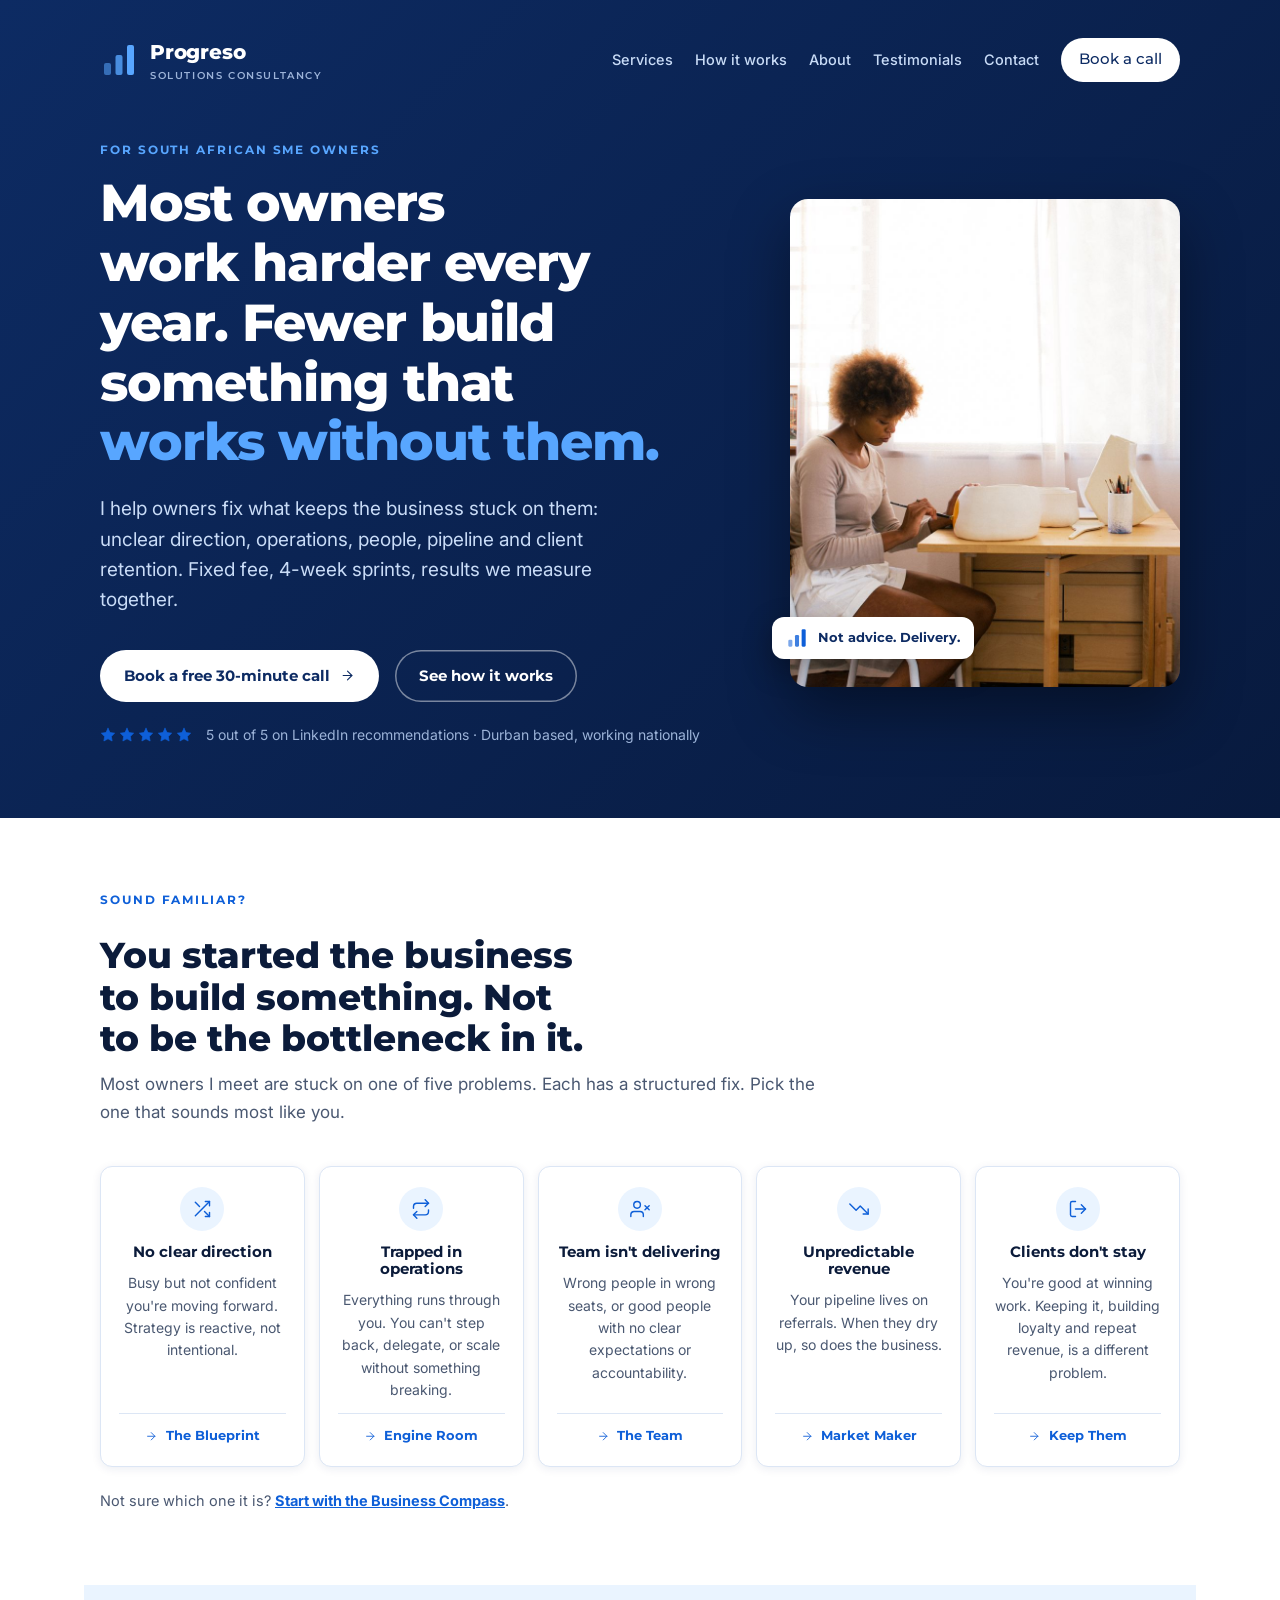
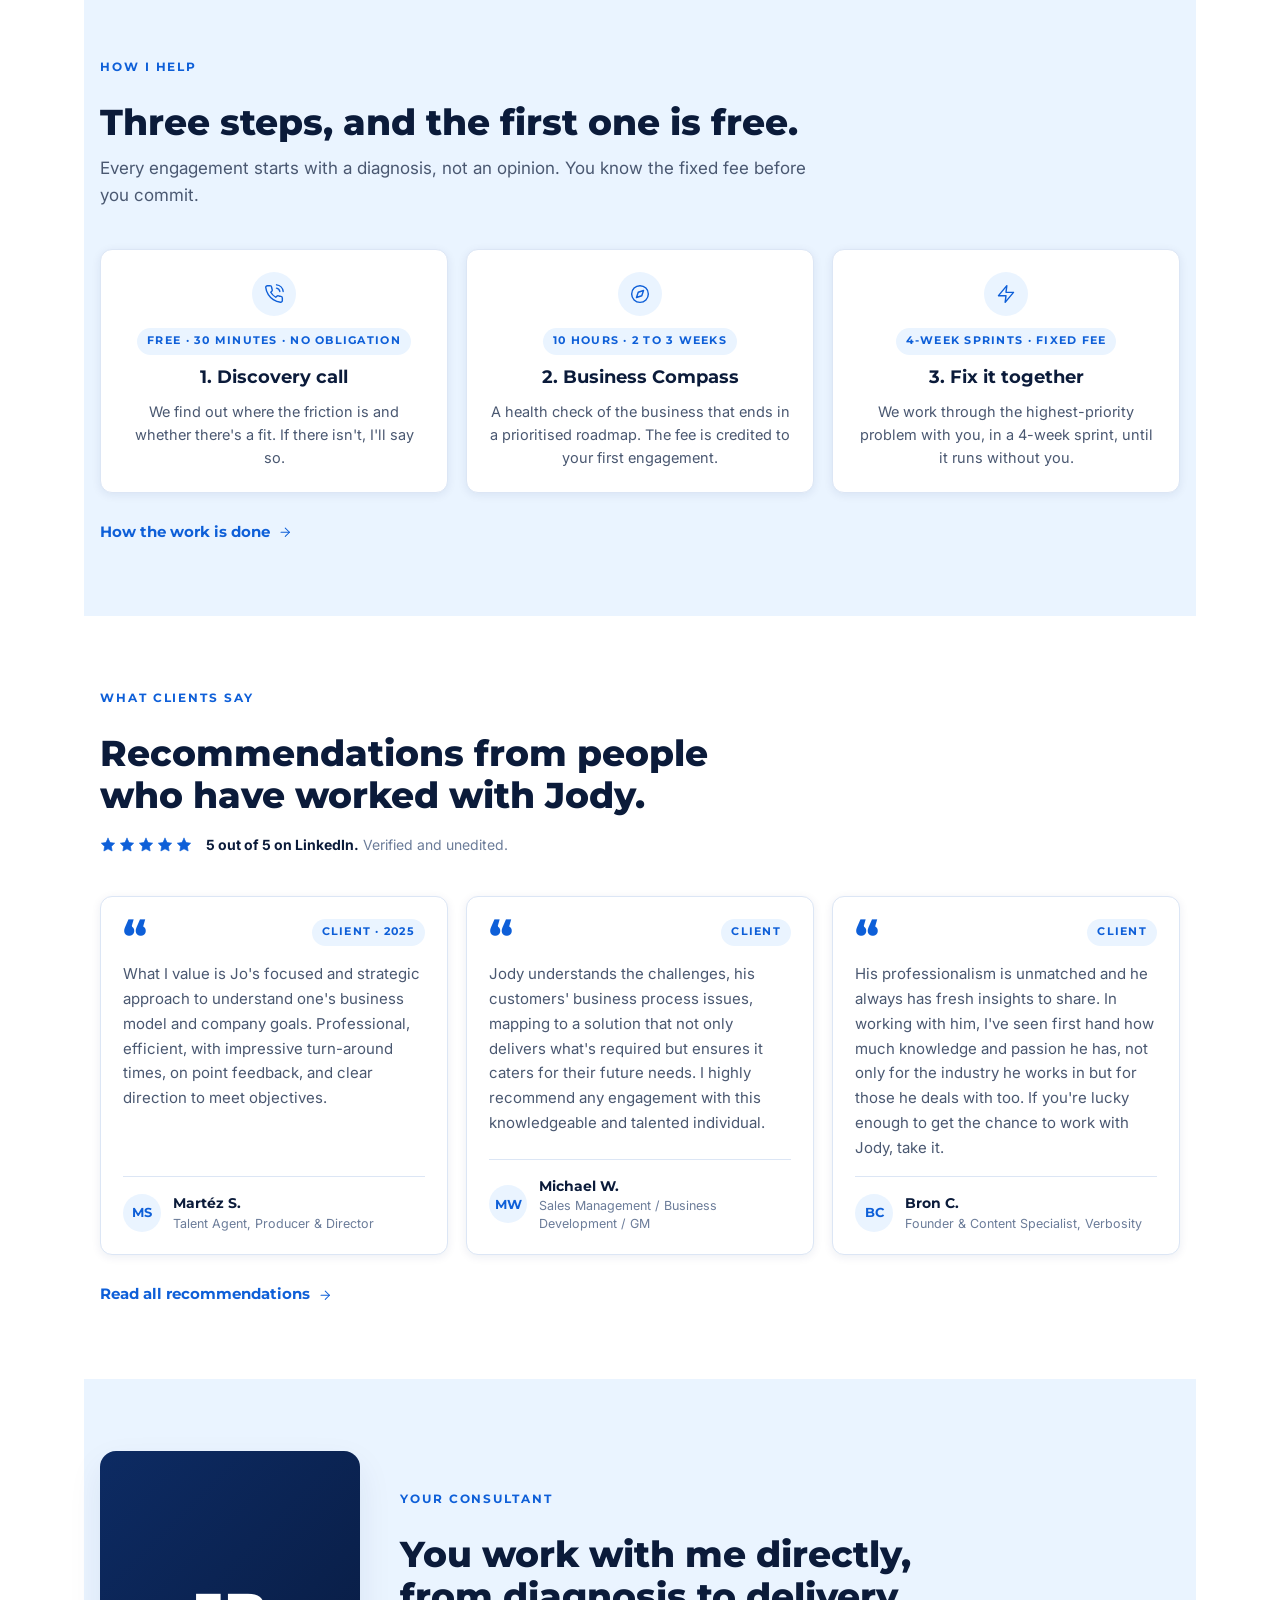
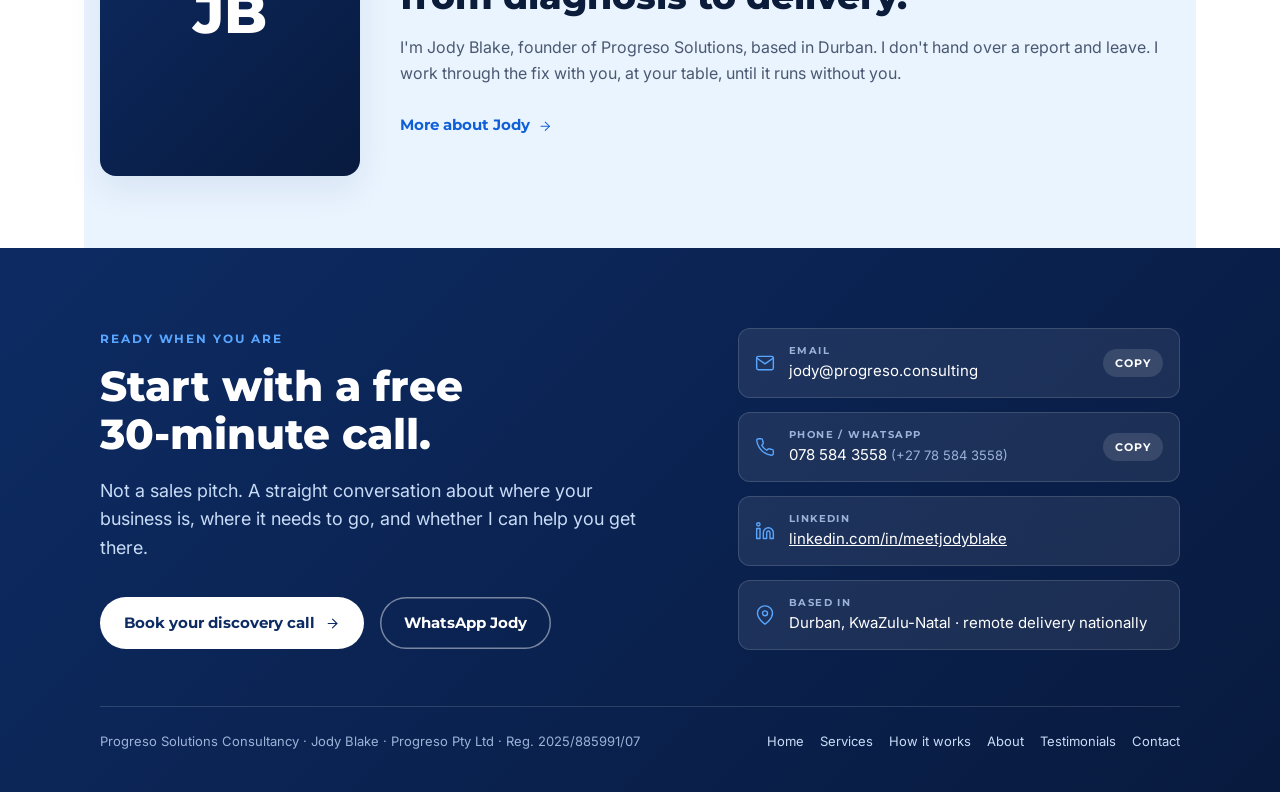
==== commit feee8b52: "Restructure into multi-page site with a shorter, problem-led home page - Home cut to hero, five prob" ====
--- a/index.html
+++ b/index.html
@@ -1,194 +1,21 @@
 <!doctype html>
-<html lang="en">
+<html lang="en-ZA">
 <head>
 <meta charset="utf-8">
 <meta name="viewport" content="width=device-width, initial-scale=1">
-<meta name="description" content="Progreso Solutions Consultancy. Fixed-fee consulting for South African SMB owners, built around outcomes you can measure.">
-<title>Progreso Solutions</title>
+<title>Progreso Solutions | Business consulting for SME owners in Durban and South Africa</title>
+<meta name="description" content="Fixed-fee consulting for South African SME owners. Fix direction, operations, team, pipeline and client retention in 4-week sprints. Book a free 30-minute call.">
+<link rel="canonical" href="https://progreso.consulting/">
+<meta property="og:title" content="Progreso Solutions | Business consulting for SME owners in Durban and South Africa">
+<meta property="og:description" content="Fixed-fee consulting for South African SME owners. Fix direction, operations, team, pipeline and client retention in 4-week sprints. Book a free 30-minute call.">
+<meta property="og:type" content="website">
 <link rel="preconnect" href="https://fonts.googleapis.com">
 <link rel="preconnect" href="https://fonts.gstatic.com" crossorigin>
 <link rel="stylesheet" href="https://fonts.googleapis.com/css2?family=Inter:wght@400;500;600&family=Montserrat:wght@600;700;800&display=swap">
-<style>
-/* Layout: one long page. Navy gradient hero, proof first, then method, offer, close. Cards and icon circles carry the brand motif. */
-:root{
-  --blue:#0E5FD8; --navy:#0D2B63; --deep:#081A3E; --accent:#58A6FF;
-  --bg:#FFFFFF; --surface:#FFFFFF; --tint:#EAF4FF; --ink:#0B1B3A; --body:#4A5871; --muted:#6B7C99; --rule:#DCE6F5;
-  --link:#0E5FD8; --shadow:rgba(13,43,99,.08);
-  --on-band:#FFFFFF; --on-band-body:#C9DCF7; --on-band-mute:#9CB3D8;
-  --band-a:#0D2B63; --band-b:#081A3E;
-  --display:'Montserrat','Helvetica Neue',Arial,sans-serif; --text:'Inter','Helvetica Neue',Arial,sans-serif;
-}
-@media (prefers-color-scheme: dark){:root:not([data-theme="light"]){
-  --bg:#07142E; --surface:#0C1F45; --tint:#12306A; --ink:#EAF2FF; --body:#B4C4E0; --muted:#8DA2C6; --rule:#1B3566; --link:#7DB9FF; --shadow:rgba(0,0,0,.35); color-scheme:dark}}
-:root[data-theme="dark"]{
-  --bg:#07142E; --surface:#0C1F45; --tint:#12306A; --ink:#EAF2FF; --body:#B4C4E0; --muted:#8DA2C6; --rule:#1B3566; --link:#7DB9FF; --shadow:rgba(0,0,0,.35); color-scheme:dark}
-
-*{box-sizing:border-box}
-body{background:var(--bg);color:var(--body);font-family:var(--text);font-size:16px;line-height:1.6;padding-left:max(16px,env(safe-area-inset-left,0px));padding-right:max(16px,env(safe-area-inset-right,0px))}
-h1,h2,h3,h4{font-family:var(--display);color:var(--ink);margin:0;text-wrap:balance;line-height:1.15}
-p{margin:0}
-a{color:var(--link)}
-.wrap{max-width:1080px;margin:0 auto}
-.band{margin-left:calc(-1 * max(16px,env(safe-area-inset-left,0px)));margin-right:calc(-1 * max(16px,env(safe-area-inset-right,0px)));padding-left:max(16px,env(safe-area-inset-left,0px));padding-right:max(16px,env(safe-area-inset-right,0px));background:linear-gradient(135deg,var(--band-a),var(--band-b));color:var(--on-band-body)}
-.band h1,.band h2,.band h3{color:var(--on-band)}
-section{padding-block:72px}
-.eyebrow{font-family:var(--display);font-weight:700;font-size:12px;letter-spacing:.16em;text-transform:uppercase;color:var(--link);margin-bottom:14px}
-.band .eyebrow{color:var(--accent)}
-.sec-head{display:grid;gap:12px;max-width:720px;margin-bottom:40px}
-.sec-head h2{font-size:clamp(26px,4vw,36px);font-weight:800}
-.sec-head p{font-size:17px}
-.ico{width:1em;height:1em;fill:none;stroke:currentColor;stroke-width:1.7;stroke-linecap:round;stroke-linejoin:round;flex:none}
-.circle{width:44px;height:44px;border-radius:50%;background:var(--tint);color:var(--link);display:grid;place-items:center;font-size:20px;flex:none}
-.card{background:var(--surface);border:1px solid var(--rule);border-radius:12px;box-shadow:0 2px 10px var(--shadow);padding:22px}
-.pill{display:inline-block;font-family:var(--display);font-weight:700;font-size:10.5px;letter-spacing:.12em;text-transform:uppercase;background:var(--tint);color:var(--link);border-radius:999px;padding:5px 10px}
-.btn{display:inline-flex;align-items:center;gap:10px;font-family:var(--display);font-weight:700;font-size:15px;text-decoration:none;border-radius:999px;padding:14px 24px;background:#fff;color:var(--navy);border:0;cursor:pointer}
-.btn:hover{background:var(--tint)}
-.btn:focus-visible,.copy:focus-visible,a:focus-visible{outline:3px solid var(--accent);outline-offset:3px}
-
-/* Hero */
-.hero{padding-block:28px 72px}
-.topbar{display:flex;justify-content:space-between;align-items:center;gap:16px;padding-block:8px 56px}
-.brand{display:flex;align-items:center;gap:12px;color:#fff;text-decoration:none;font-family:var(--display);font-weight:800;font-size:20px;letter-spacing:-.01em}
-.brand small{display:block;font-weight:600;font-size:10px;letter-spacing:.16em;text-transform:uppercase;color:var(--on-band-mute)}
-.toplink{color:var(--on-band-body);font-size:14px;text-decoration:none;font-weight:500}
-.hero-grid{display:grid;grid-template-columns:1.25fr .75fr;gap:40px;align-items:center}
-.hero h1{font-size:clamp(30px,5.2vw,52px);font-weight:800;letter-spacing:-.02em}
-.hero h1 em{font-style:normal;color:var(--accent)}
-.hero .sub{font-size:19px;margin-top:22px;max-width:560px}
-.kicker{font-family:var(--display);font-weight:700;font-size:13px;letter-spacing:.18em;text-transform:uppercase;color:var(--accent);margin-top:26px}
-.hero-cta{display:flex;flex-wrap:wrap;gap:16px;align-items:center;margin-top:34px}
-.hero-cta span{font-size:14px;color:var(--on-band-mute)}
-.motif{width:100%;max-width:340px;justify-self:end}
-.hero-photo{margin:0;justify-self:end;width:100%;max-width:400px;position:relative}
-.hero-photo img{display:block;width:100%;height:auto;aspect-ratio:4/5;object-fit:cover;object-position:30% center;border-radius:18px;box-shadow:0 24px 60px rgba(0,0,0,.4)}
-.hero-badge{position:absolute;left:-18px;bottom:28px;display:flex;align-items:center;gap:10px;background:#fff;color:var(--navy);border-radius:12px;padding:10px 14px;font-family:var(--display);font-weight:700;font-size:13px;box-shadow:0 10px 30px rgba(0,0,0,.3)}
-
-/* Photo breaks */
-body{overflow-x:clip}
-.photo-break{position:relative;isolation:isolate;overflow:hidden;margin-inline:calc(50% - 50vw);min-height:clamp(320px,40vw,480px);display:grid;align-items:end}
-.photo-break img{position:absolute;inset:0;width:100%;height:100%;max-width:none;object-fit:cover;z-index:-2}
-.photo-break::before{content:"";position:absolute;inset:0;z-index:-1;background:linear-gradient(to top,rgba(8,26,62,.88) 0%,rgba(8,26,62,.4) 40%,rgba(8,26,62,0) 70%)}
-.photo-break .wrap{width:100%;padding:0 max(16px,env(safe-area-inset-left,0px)) 44px}
-.photo-break .eyebrow{color:#FFC37A;margin-bottom:10px}
-.photo-break .pb-line{font-family:var(--display);font-weight:800;color:#fff;font-size:clamp(22px,3.4vw,34px);line-height:1.2;max-width:760px;text-wrap:balance}
-
-/* Proof */
-.rating{display:flex;flex-wrap:wrap;align-items:center;gap:10px 14px;margin-top:6px;font-size:14px;color:var(--muted)}
-.stars{display:flex;gap:3px;color:var(--link);font-size:16px}
-.stars .ico{fill:currentColor;stroke-width:1}
-.proof-grid{display:grid;grid-template-columns:repeat(3,minmax(0,1fr));gap:18px}
-.quote{display:flex;flex-direction:column;gap:16px}
-.quote-top{display:flex;justify-content:space-between;align-items:flex-start;gap:12px}
-.qmark{font-family:var(--display);font-weight:800;font-size:44px;line-height:.8;color:var(--link);height:24px}
-.quote p{font-size:15px;line-height:1.65;color:var(--body);flex:1}
-.who{display:flex;gap:12px;align-items:center;border-top:1px solid var(--rule);padding-top:16px}
-.avatar{width:38px;height:38px;border-radius:50%;background:var(--tint);color:var(--link);display:grid;place-items:center;font-family:var(--display);font-weight:700;font-size:13px;flex:none}
-.who b{display:block;font-family:var(--display);font-size:13.5px;color:var(--ink)}
-.who span{display:block;font-size:12.5px;color:var(--muted);line-height:1.4}
-
-/* Method */
-.method{display:grid;grid-template-columns:1fr 1fr;gap:18px}
-.ladder{display:grid;gap:12px}
-.rung{display:flex;gap:16px;align-items:center;background:var(--surface);border:1px solid var(--rule);border-radius:12px;padding:18px 20px}
-.rung h4{font-size:15px;font-weight:700}
-.rung p{font-size:14.5px;margin-top:4px}
-.step-list{display:grid;gap:14px;margin-top:6px}
-.step-list > div{display:flex;gap:14px;align-items:center;font-size:15px;color:var(--ink);font-weight:500}
-.gate{display:grid;gap:14px}
-.tracks{display:grid;grid-template-columns:1fr 1fr;gap:12px;margin-top:6px}
-.track{background:var(--tint);border-radius:10px;padding:14px 16px}
-.track b{display:block;font-family:var(--display);font-size:13px;color:var(--ink)}
-.track span{font-size:13.5px}
-.metrics{display:flex;flex-wrap:wrap;gap:8px}
-.method-head{display:grid;grid-template-columns:1fr 380px;gap:40px;align-items:end;margin-bottom:40px}
-.method-head .sec-head{margin-bottom:0}
-.method-photo{margin:0}
-.method-photo img{display:block;width:100%;height:auto;aspect-ratio:3/2;object-fit:cover;border-radius:14px;box-shadow:0 10px 30px var(--shadow)}
-
-/* Pain map */
-.pain-grid{display:grid;grid-template-columns:repeat(5,minmax(0,1fr));gap:14px}
-.pain{display:flex;flex-direction:column;align-items:center;text-align:center;gap:12px;padding:20px 18px}
-.pain h3{font-size:15px;font-weight:700}
-.pain p{font-size:14px;flex:1}
-.pain .to{display:flex;align-items:center;justify-content:center;align-self:stretch;gap:8px;font-family:var(--display);font-weight:700;font-size:12.5px;color:var(--link);border-top:1px solid var(--rule);padding-top:12px}
-
-/* Offer */
-.compass{display:grid;grid-template-columns:1.1fr .9fr;gap:32px;padding:34px;border-radius:14px;margin-bottom:22px}
-.compass .circle{background:rgba(255,255,255,.12);color:#fff;width:52px;height:52px;font-size:24px}
-.compass h3{font-size:26px;font-weight:800;margin:16px 0 10px}
-.compass ul,.node ul{list-style:none;margin:0;padding:0;display:grid;gap:10px}
-.compass li,.node li{display:flex;gap:10px;align-items:flex-start;font-size:14.5px}
-.compass li .ico{color:var(--accent);margin-top:4px}
-.node li .ico{color:var(--link);margin-top:4px}
-.compass .meta{display:flex;flex-wrap:wrap;gap:8px;margin-top:18px}
-.compass .meta .pill{background:rgba(255,255,255,.12);color:#fff}
-.node-grid{display:grid;grid-template-columns:repeat(2,minmax(0,1fr));gap:18px}
-.node{display:flex;flex-direction:column;gap:14px;overflow:hidden}
-.node-img{display:block;margin:-22px -22px 4px;width:calc(100% + 44px);height:auto;max-width:none;aspect-ratio:16/7;object-fit:cover}
-.node-top{display:flex;gap:14px;align-items:center}
-.node h3{font-size:19px;font-weight:700}
-.node .focus{font-size:14px;color:var(--muted)}
-.node .for{font-style:italic;font-size:14.5px}
-.node hr{border:0;border-top:1px solid var(--rule);margin:2px 0;width:100%}
-.node .roi{font-size:13px;color:var(--muted)}
-.node .roi b{color:var(--ink);font-family:var(--display);font-size:11px;letter-spacing:.1em;text-transform:uppercase}
-.alwayson{margin-top:18px;display:grid;grid-template-columns:auto 1fr;gap:18px;align-items:center}
-.alwayson h3{font-size:19px}
-.alwayson p{font-size:14.5px;margin-top:4px}
-.quoteonly{margin-top:26px;display:flex;gap:14px;align-items:center;background:var(--tint);border-radius:12px;padding:18px 22px;font-size:15px;color:var(--ink)}
-.quoteonly .ico{font-size:22px;color:var(--link)}
-
-/* Difference + steps */
-.diff-grid{display:grid;grid-template-columns:repeat(4,minmax(0,1fr));gap:14px}
-.diff{display:flex;flex-direction:column;align-items:center;text-align:center;gap:12px}
-.diff h3{font-size:16px}
-.diff p{font-size:14.5px}
-.steps{display:grid;grid-template-columns:repeat(3,minmax(0,1fr));gap:18px}
-.step{display:flex;flex-direction:column;align-items:center;text-align:center;gap:12px}
-.step h3{font-size:18px}
-.step p{font-size:14.5px}
-.alt{background:var(--tint);margin-left:calc(-1 * max(16px,env(safe-area-inset-left,0px)));margin-right:calc(-1 * max(16px,env(safe-area-inset-right,0px)));padding-left:max(16px,env(safe-area-inset-left,0px));padding-right:max(16px,env(safe-area-inset-right,0px))}
-.alt .card{background:var(--surface)}
-
-/* Close */
-.close{padding-block:80px 40px}
-.close-grid{display:grid;grid-template-columns:1.15fr .85fr;gap:40px;align-items:center}
-.close h2{font-size:clamp(28px,4.4vw,42px);font-weight:800}
-.close .lead{font-size:18px;margin-top:18px;max-width:540px}
-.contact{display:grid;gap:14px}
-.crow{display:flex;gap:14px;align-items:center;background:rgba(255,255,255,.08);border:1px solid rgba(255,255,255,.14);border-radius:12px;padding:14px 16px;min-width:0}
-.crow .ico{color:var(--accent);font-size:20px}
-.crow div{min-width:0;flex:1;font-size:15px;color:#fff;overflow-wrap:anywhere}
-.crow small{display:block;font-family:var(--display);font-weight:700;font-size:10px;letter-spacing:.14em;text-transform:uppercase;color:var(--on-band-mute)}
-.crow a{color:#fff}
-.copy{font-family:var(--display);font-weight:700;font-size:11px;letter-spacing:.08em;text-transform:uppercase;background:rgba(255,255,255,.12);color:#fff;border:0;border-radius:999px;padding:7px 12px;cursor:pointer}
-.copy:hover{background:rgba(255,255,255,.22)}
-.foot{display:flex;flex-wrap:wrap;justify-content:space-between;gap:10px;margin-top:56px;padding-top:24px;border-top:1px solid rgba(255,255,255,.14);font-size:13px;color:var(--on-band-mute)}
-
-@media (max-width:900px){
-  .hero-grid,.method,.compass,.close-grid{grid-template-columns:1fr}
-  .motif{justify-self:start;max-width:240px}
-  .hero-photo{justify-self:start;max-width:520px}
-  .hero-photo img{aspect-ratio:4/3}
-  .hero-badge{left:12px;bottom:12px}
-  .method-head{grid-template-columns:1fr}
-  .proof-grid,.node-grid,.steps{grid-template-columns:1fr}
-  .pain-grid,.diff-grid{grid-template-columns:repeat(2,minmax(0,1fr))}
-}
-@media (max-width:560px){
-  section{padding-block:56px}
-  .pain-grid,.diff-grid,.tracks{grid-template-columns:1fr}
-  .compass{padding:24px}
-  .alwayson{grid-template-columns:1fr}
-  .topbar{padding-bottom:36px}
-}
-@media (prefers-reduced-motion:no-preference){.btn,.copy{transition:background .15s}}
-</style>
-<style>html{color-scheme:light}body{margin:0}img{max-width:100%}[hidden]{display:none!important}</style>
+<link rel="stylesheet" href="css/site.css">
+<script type="application/ld+json">{"@context": "https://schema.org", "@type": "ProfessionalService", "name": "Progreso Solutions Consultancy", "url": "https://progreso.consulting/", "email": "jody@progreso.consulting", "telephone": "+27785843558", "founder": {"@type": "Person", "name": "Jody Blake"}, "address": {"@type": "PostalAddress", "addressLocality": "Durban", "addressRegion": "KwaZulu-Natal", "addressCountry": "ZA"}, "areaServed": "South Africa", "sameAs": ["https://linkedin.com/in/meetjodyblake"]}</script>
 </head>
 <body>
-
-
 <svg width="0" height="0" style="position:absolute" aria-hidden="true">
   <defs>
     <symbol id="i-compass" viewBox="0 0 24 24"><circle cx="12" cy="12" r="10"/><polygon points="16.24 7.76 14.12 14.12 7.76 16.24 9.88 9.88 16.24 7.76"/></symbol>
@@ -227,30 +54,31 @@
   </defs>
 </svg>
 
-<!-- HERO -->
 <header class="band hero">
   <div class="wrap">
     <div class="topbar">
-      <a class="brand" href="#top" id="top" aria-label="Progreso Solutions Consultancy">
+      <a class="brand" href="index.html" aria-label="Progreso Solutions Consultancy, home">
         <svg width="38" height="38" viewBox="0 0 38 38" aria-hidden="true"><rect x="4" y="22" width="7" height="12" rx="2" fill="#58A6FF" opacity=".55"/><rect x="15.5" y="14" width="7" height="20" rx="2" fill="#58A6FF" opacity=".8"/><rect x="27" y="4" width="7" height="30" rx="2" fill="#58A6FF"/></svg>
         <span>Progreso<small>Solutions Consultancy</small></span>
       </a>
-      <a class="toplink" href="#contact">Contact</a>
+      <nav class="nav" aria-label="Main"><a href="services.html">Services</a><a href="how-it-works.html">How it works</a><a href="about.html">About</a><a href="testimonials.html">Testimonials</a><a href="contact.html">Contact</a><a class="btn btn-sm" href="contact.html">Book a call</a></nav>
+      <details class="menu"><summary>Menu</summary><nav class="menu-panel" aria-label="Main"><a href="index.html">Home</a><a href="services.html">Services</a><a href="how-it-works.html">How it works</a><a href="about.html">About</a><a href="testimonials.html">Testimonials</a><a href="contact.html">Contact</a></nav></details>
     </div>
     <div class="hero-grid">
       <div>
-        <div class="eyebrow">Always keep improving</div>
+        <div class="eyebrow">For South African SME owners</div>
         <h1>Most owners work harder every year. Fewer build something that <em>works without them.</em></h1>
-        <p class="sub">Fixed-fee consulting for South African SMB owners. Structured, time-bound, and built around outcomes you can measure.</p>
-        <div class="kicker">Not advice. Delivery.</div>
+        <p class="sub">I help owners fix what keeps the business stuck on them: unclear direction, operations, people, pipeline and client retention. Fixed fee, 4-week sprints, results we measure together.</p>
         <div class="hero-cta">
-          <a class="btn" href="#contact">Start with a free 30-minute call <svg class="ico" width="18" height="18"><use href="#i-arrow"/></svg></a>
-          <span>Durban based. Remote delivery nationally.</span>
+          <a class="btn" href="contact.html" data-book>Book a free 30-minute call <svg class="ico" width="18" height="18"><use href="#i-arrow"/></svg></a>
+          <a class="btn btn-ghost" href="how-it-works.html">See how it works</a>
         </div>
+        <div class="rating" style="margin-top:22px;color:var(--on-band-mute)"><span class="stars" aria-label="5 out of 5 stars"><svg class="ico"><use href="#i-star"/></svg><svg class="ico"><use href="#i-star"/></svg><svg class="ico"><use href="#i-star"/></svg><svg class="ico"><use href="#i-star"/></svg><svg class="ico"><use href="#i-star"/></svg></span><span>5 out of 5 on LinkedIn recommendations · Durban based, working nationally</span></div>
       </div>
       <figure class="hero-photo">
+        <!-- Swap for a photo of Jody (images/jody.jpg) when available. -->
         <img src="images/hero.jpg" width="1400" height="1000" alt="A small business owner at work at her table in a sunlit studio">
-        <div class="hero-badge"><svg width="22" height="22" viewBox="0 0 38 38" aria-hidden="true"><rect x="4" y="22" width="7" height="12" rx="2" fill="#0E5FD8" opacity=".55"/><rect x="15.5" y="14" width="7" height="20" rx="2" fill="#0E5FD8" opacity=".8"/><rect x="27" y="4" width="7" height="30" rx="2" fill="#0E5FD8"/></svg>Fixed fee. Measurable output.</div>
+        <div class="hero-badge"><svg width="22" height="22" viewBox="0 0 38 38" aria-hidden="true"><rect x="4" y="22" width="7" height="12" rx="2" fill="#0E5FD8" opacity=".55"/><rect x="15.5" y="14" width="7" height="20" rx="2" fill="#0E5FD8" opacity=".8"/><rect x="27" y="4" width="7" height="30" rx="2" fill="#0E5FD8"/></svg>Not advice. Delivery.</div>
       </figure>
     </div>
   </div>
@@ -258,255 +86,78 @@
 
 <main class="wrap">
 
+<!-- PROBLEMS -->
+<section id="problems">
+  <div class="sec-head">
+    <div class="eyebrow">Sound familiar?</div>
+    <h2>You started the business to build something. Not to be the bottleneck in it.</h2>
+    <p>Most owners I meet are stuck on one of five problems. Each has a structured fix. Pick the one that sounds most like you.</p>
+  </div>
+  <div class="pain-grid">
+    <a class="card pain" href="blueprint.html"><div class="circle"><svg class="ico"><use href="#i-shuffle"/></svg></div><h3>No clear direction</h3><p>Busy but not confident you're moving forward. Strategy is reactive, not intentional.</p><div class="to"><svg class="ico"><use href="#i-arrow"/></svg>The Blueprint</div></a><a class="card pain" href="engine-room.html"><div class="circle"><svg class="ico"><use href="#i-repeat"/></svg></div><h3>Trapped in operations</h3><p>Everything runs through you. You can't step back, delegate, or scale without something breaking.</p><div class="to"><svg class="ico"><use href="#i-arrow"/></svg>Engine Room</div></a><a class="card pain" href="the-team.html"><div class="circle"><svg class="ico"><use href="#i-userx"/></svg></div><h3>Team isn't delivering</h3><p>Wrong people in wrong seats, or good people with no clear expectations or accountability.</p><div class="to"><svg class="ico"><use href="#i-arrow"/></svg>The Team</div></a><a class="card pain" href="market-maker.html"><div class="circle"><svg class="ico"><use href="#i-down"/></svg></div><h3>Unpredictable revenue</h3><p>Your pipeline lives on referrals. When they dry up, so does the business.</p><div class="to"><svg class="ico"><use href="#i-arrow"/></svg>Market Maker</div></a><a class="card pain" href="keep-them.html"><div class="circle"><svg class="ico"><use href="#i-logout"/></svg></div><h3>Clients don't stay</h3><p>You're good at winning work. Keeping it, building loyalty and repeat revenue, is a different problem.</p><div class="to"><svg class="ico"><use href="#i-arrow"/></svg>Keep Them</div></a>
+  </div>
+  <p class="more" style="margin-top:22px;display:block;color:var(--body);font-family:var(--text);font-weight:400">Not sure which one it is? <a href="business-compass.html" style="font-weight:700">Start with the Business Compass</a>.</p>
+</section>
+
+<!-- HOW I HELP -->
+<section id="how" class="alt">
+  <div class="wrap">
+    <div class="sec-head">
+      <div class="eyebrow">How I help</div>
+      <h2>Three steps, and the first one is free.</h2>
+      <p>Every engagement starts with a diagnosis, not an opinion. You know the fixed fee before you commit.</p>
+    </div>
+    <div class="steps">
+      <article class="card step"><div class="circle"><svg class="ico"><use href="#i-phonecall"/></svg></div><span class="pill">Free · 30 minutes · No obligation</span><h3>1. Discovery call</h3><p>We find out where the friction is and whether there's a fit. If there isn't, I'll say so.</p></article>
+      <article class="card step"><div class="circle"><svg class="ico"><use href="#i-compass"/></svg></div><span class="pill">10 hours · 2 to 3 weeks</span><h3>2. Business Compass</h3><p>A health check of the business that ends in a prioritised roadmap. The fee is credited to your first engagement.</p></article>
+      <article class="card step"><div class="circle"><svg class="ico"><use href="#i-zap"/></svg></div><span class="pill">4-week sprints · Fixed fee</span><h3>3. Fix it together</h3><p>We work through the highest-priority problem with you, in a 4-week sprint, until it runs without you.</p></article>
+    </div>
+    <a class="more" href="how-it-works.html">How the work is done <svg class="ico" width="18" height="18"><use href="#i-arrow"/></svg></a>
+  </div>
+</section>
+
 <!-- PROOF -->
 <section id="proof">
   <div class="sec-head">
-    <div class="eyebrow">What clients and colleagues say</div>
+    <div class="eyebrow">What clients say</div>
     <h2>Recommendations from people who have worked with Jody.</h2>
-    <div class="rating">
-      <span class="stars" aria-label="5 out of 5 stars"><svg class="ico"><use href="#i-star"/></svg><svg class="ico"><use href="#i-star"/></svg><svg class="ico"><use href="#i-star"/></svg><svg class="ico"><use href="#i-star"/></svg><svg class="ico"><use href="#i-star"/></svg></span>
-      <span><b style="color:var(--ink)">5 out of 5 on LinkedIn.</b> Recommendations from LinkedIn, verified and unedited.</span>
-    </div>
+    <div class="rating"><span class="stars" aria-label="5 out of 5 stars"><svg class="ico"><use href="#i-star"/></svg><svg class="ico"><use href="#i-star"/></svg><svg class="ico"><use href="#i-star"/></svg><svg class="ico"><use href="#i-star"/></svg><svg class="ico"><use href="#i-star"/></svg></span><span><b style="color:var(--ink)">5 out of 5 on LinkedIn.</b> Verified and unedited.</span></div>
   </div>
   <div class="proof-grid">
     <article class="card quote">
       <div class="quote-top"><div class="qmark" aria-hidden="true">“</div><span class="pill">Client · 2025</span></div>
       <p>What I value is Jo's focused and strategic approach to understand one's business model and company goals. Professional, efficient, with impressive turn-around times, on point feedback, and clear direction to meet objectives.</p>
       <div class="who"><div class="avatar">MS</div><div><b>Martéz S.</b><span>Talent Agent, Producer &amp; Director</span></div></div>
-    </article>
-    <article class="card quote">
+    </article><article class="card quote">
       <div class="quote-top"><div class="qmark" aria-hidden="true">“</div><span class="pill">Client</span></div>
       <p>Jody understands the challenges, his customers' business process issues, mapping to a solution that not only delivers what's required but ensures it caters for their future needs. I highly recommend any engagement with this knowledgeable and talented individual.</p>
       <div class="who"><div class="avatar">MW</div><div><b>Michael W.</b><span>Sales Management / Business Development / GM</span></div></div>
-    </article>
-    <article class="card quote">
-      <div class="quote-top"><div class="qmark" aria-hidden="true">“</div><span class="pill">Client</span></div>
-      <p>Jody is a visionary leader with an exceptional clarity of mind, strategic thinking and attention to details. He ensures to get things done with an uncompromising preciseness. It would be an absolute pleasure working with him anytime.</p>
-      <div class="who"><div class="avatar">AR</div><div><b>Andy R.</b><span>Growth Operator for Startups &amp; Scaleups</span></div></div>
-    </article>
-    <article class="card quote">
-      <div class="quote-top"><div class="qmark" aria-hidden="true">“</div><span class="pill">Consulting colleague</span></div>
-      <p>He immerses himself to the point of converging with the business he engages with to create meaningful and sustainable outcomes. He has achieved much success in enabling strategic objectives by collaborating with stakeholders that contribute to enterprise agility.</p>
-      <div class="who"><div class="avatar">KR</div><div><b>Kashani R.</b><span>Managing Member, Talitha Koumi Consulting</span></div></div>
-    </article>
-    <article class="card quote">
+    </article><article class="card quote">
       <div class="quote-top"><div class="qmark" aria-hidden="true">“</div><span class="pill">Client</span></div>
       <p>His professionalism is unmatched and he always has fresh insights to share. In working with him, I've seen first hand how much knowledge and passion he has, not only for the industry he works in but for those he deals with too. If you're lucky enough to get the chance to work with Jody, take it.</p>
       <div class="who"><div class="avatar">BC</div><div><b>Bron C.</b><span>Founder &amp; Content Specialist, Verbosity</span></div></div>
     </article>
-    <article class="card quote">
-      <div class="quote-top"><div class="qmark" aria-hidden="true">“</div><span class="pill">Colleague</span></div>
-      <p>"Big thinker" is what comes to mind. He has a curious and logical mind, adept at spotting trends and finding innovative solutions to complex problems. Excellent at developing strategies for the future whilst motivating and inspiring those around him.</p>
-      <div class="who"><div class="avatar">KN</div><div><b>Keshika N.</b><span>Loyalty Marketing Manager, Vivo Energy</span></div></div>
-    </article>
   </div>
+  <a class="more" href="testimonials.html">Read all recommendations <svg class="ico" width="18" height="18"><use href="#i-arrow"/></svg></a>
 </section>
 
-<!-- METHOD -->
-<section id="method" class="alt">
-  <div class="wrap">
-    <div class="method-head">
+<!-- FOUNDER -->
+<section id="founder" class="alt">
+  <div class="wrap founder">
+    <figure class="portrait" aria-label="Photo of Jody Blake to come">JB</figure>
+    <div>
       <div class="sec-head">
-        <div class="eyebrow">How the work is done</div>
-        <h2>Every engagement starts with a diagnosis, not an opinion.</h2>
-        <p>Before anything is recommended, the numbers and the people are examined in a fixed sequence. The same method runs behind every engagement.</p>
+        <div class="eyebrow">Your consultant</div>
+        <h2>You work with me directly, from diagnosis to delivery.</h2>
       </div>
-      <figure class="method-photo"><img src="images/method.jpg" width="1000" height="667" loading="lazy" alt="A team mapping problems on a sticky-note board during a diagnostic workshop"></figure>
-    </div>
-    <div class="method">
-      <div class="card gate">
-        <div class="circle"><svg class="ico"><use href="#i-filter"/></svg></div>
-        <h3 style="font-size:20px">A financial viability gate comes first</h3>
-        <p style="font-size:15px">Three measures decide whether your business needs to stabilise before it grows.</p>
-        <div class="metrics"><span class="pill">Cash runway</span><span class="pill">DSO vs DPO trends</span><span class="pill">Gross margin</span></div>
-        <div class="tracks">
-          <div class="track"><b>Stabilization Track</b><span>Fix the leaks and protect cash first.</span></div>
-          <div class="track"><b>Growth Track</b><span>The base is sound, so build on it.</span></div>
-        </div>
-        <div class="step-list" style="margin-top:12px">
-          <div><div class="circle" style="width:36px;height:36px;font-size:17px"><svg class="ico"><use href="#i-chat"/></svg></div>Stakeholder interviews</div>
-          <div><div class="circle" style="width:36px;height:36px;font-size:17px"><svg class="ico"><use href="#i-search"/></svg></div>Document and data audit</div>
-          <div><div class="circle" style="width:36px;height:36px;font-size:17px"><svg class="ico"><use href="#i-help"/></svg></div>Five Whys root cause analysis</div>
-          <div><div class="circle" style="width:36px;height:36px;font-size:17px"><svg class="ico"><use href="#i-file"/></svg></div>A structured proposal</div>
-        </div>
-      </div>
-      <div class="ladder">
-        <div class="rung"><div class="circle"><svg class="ico"><use href="#i-activity"/></svg></div><div><h4>Quick Diagnostic</h4><p>A fast read on where the friction is and whether there is a fit.</p></div></div>
-        <div class="rung"><div class="circle"><svg class="ico"><use href="#i-search"/></svg></div><div><h4>Full Diagnostic</h4><p>The complete interview, data and root cause sequence.</p></div></div>
-        <div class="rung"><div class="circle"><svg class="ico"><use href="#i-zap"/></svg></div><div><h4>Rapid Process Fix</h4><p>A targeted repair of the process that is costing you most.</p></div></div>
-        <div class="rung"><div class="circle"><svg class="ico"><use href="#i-shield"/></svg></div><div><h4>Full Stabilization Program</h4><p>A structured programme to steady the business end to end.</p></div></div>
-        <div class="rung"><div class="circle"><svg class="ico"><use href="#i-up"/></svg></div><div><h4>Revenue Growth Strategy</h4><p>Follows stabilization, once the foundations hold.</p></div></div>
-      </div>
-    </div>
-  </div>
-</section>
-
-<!-- PHOTO BREAK -->
-<div class="photo-break">
-  <img src="images/break-team.jpg" width="1800" height="1201" loading="lazy" alt="A small team working together around a wooden table">
-  <div class="wrap"><div class="eyebrow">Sound familiar?</div><p class="pb-line">You started the business to build something. Not to be the bottleneck in it.</p></div>
-</div>
-
-<!-- PAIN MAP -->
-<section id="fit">
-  <div class="sec-head">
-    <div class="eyebrow">If you recognise any of these</div>
-    <h2>You're exactly who this is built for.</h2>
-    <p>Progreso has a structured engagement for each of these. Fixed fee, 4-week sprint, <b style="color:var(--ink)">measurable output.</b></p>
-  </div>
-  <div class="pain-grid">
-    <article class="card pain"><div class="circle"><svg class="ico"><use href="#i-shuffle"/></svg></div><h3>No clear direction</h3><p>Busy but not confident you're moving forward. Strategy is reactive, not intentional.</p><div class="to"><svg class="ico"><use href="#i-arrow"/></svg>The Blueprint</div></article>
-    <article class="card pain"><div class="circle"><svg class="ico"><use href="#i-repeat"/></svg></div><h3>Trapped in operations</h3><p>Everything runs through you. You can't step back, delegate, or scale without something breaking.</p><div class="to"><svg class="ico"><use href="#i-arrow"/></svg>Engine Room</div></article>
-    <article class="card pain"><div class="circle"><svg class="ico"><use href="#i-userx"/></svg></div><h3>Team isn't delivering</h3><p>Wrong people in wrong seats, or good people with no clear expectations or accountability.</p><div class="to"><svg class="ico"><use href="#i-arrow"/></svg>The Team</div></article>
-    <article class="card pain"><div class="circle"><svg class="ico"><use href="#i-down"/></svg></div><h3>Unpredictable revenue</h3><p>Your pipeline lives on referrals. When they dry up, so does the business.</p><div class="to"><svg class="ico"><use href="#i-arrow"/></svg>Market Maker</div></article>
-    <article class="card pain"><div class="circle"><svg class="ico"><use href="#i-logout"/></svg></div><h3>Clients don't stay</h3><p>You're good at winning work. Keeping it, building loyalty and repeat revenue, is a different problem.</p><div class="to"><svg class="ico"><use href="#i-arrow"/></svg>Keep Them</div></article>
-  </div>
-</section>
-
-<!-- OFFER -->
-<section id="engagements" class="alt">
-  <div class="wrap">
-    <div class="sec-head">
-      <div class="eyebrow">Engagements</div>
-      <h2>Choose one node or bundle several.</h2>
-      <p>Every node is a 4-week sprint with a fixed fee, live coaching and implementation support built in. Each ends with tangible outputs, not a slide deck of suggestions.</p>
-    </div>
-
-    <div class="band compass" style="margin-left:0;margin-right:0;padding-left:34px;padding-right:34px">
-      <div>
-        <div class="circle"><svg class="ico"><use href="#i-compass"/></svg></div>
-        <h3>Business Compass</h3>
-        <p>A 5-dimension health assessment. Start here.</p>
-        <div class="meta"><span class="pill">10 hours</span><span class="pill">2 to 3 weeks</span><span class="pill">Fee credited to your first engagement</span></div>
-      </div>
-      <ul>
-        <li><svg class="ico" width="16" height="16"><use href="#i-check"/></svg>Business Health Report</li>
-        <li><svg class="ico" width="16" height="16"><use href="#i-check"/></svg>Gap Analysis</li>
-        <li><svg class="ico" width="16" height="16"><use href="#i-check"/></svg>Prioritised Roadmap Prescription</li>
-        <li><svg class="ico" width="16" height="16"><use href="#i-check"/></svg>Quick-Wins List (3 to 5 actions)</li>
-      </ul>
-    </div>
-
-    <div class="node-grid">
-      <article class="card node">
-        <img class="node-img" src="images/node-blueprint.jpg" width="800" height="533" loading="lazy" alt="Planning a strategy on a whiteboard">
-        <div class="node-top"><div class="circle"><svg class="ico"><use href="#i-map"/></svg></div><div><h3>The Blueprint</h3><div class="focus">Strategy, goals &amp; 90-day execution planning</div></div></div>
-        <p class="for">For owners who are busy, but not moving forward.</p>
-        <hr>
-        <ul>
-          <li><svg class="ico" width="16" height="16"><use href="#i-check"/></svg>Vision-to-KPI Cascade</li>
-          <li><svg class="ico" width="16" height="16"><use href="#i-check"/></svg>Strategic Priority Pillars (3 to 5)</li>
-          <li><svg class="ico" width="16" height="16"><use href="#i-check"/></svg>90-Day Execution Plan</li>
-        </ul>
-        <p class="roi"><b>Measured by</b> &nbsp;% of 90-day milestones achieved within 6 months</p>
-      </article>
-      <article class="card node">
-        <img class="node-img" src="images/node-engine-room.jpg" width="800" height="533" loading="lazy" alt="A craftsman at work on a busy workshop floor">
-        <div class="node-top"><div class="circle"><svg class="ico"><use href="#i-settings"/></svg></div><div><h3>Engine Room</h3><div class="focus">Operations, systems &amp; owner time-freedom</div></div></div>
-        <p class="for">For owners trapped inside their business.</p>
-        <hr>
-        <ul>
-          <li><svg class="ico" width="16" height="16"><use href="#i-check"/></svg>Core Process Maps (5 processes)</li>
-          <li><svg class="ico" width="16" height="16"><use href="#i-check"/></svg>Standard Operating Procedures</li>
-          <li><svg class="ico" width="16" height="16"><use href="#i-check"/></svg>Delegation Matrix</li>
-        </ul>
-        <p class="roi"><b>Measured by</b> &nbsp;Owner hours per week reclaimed; reduction in operational rework</p>
-      </article>
-      <article class="card node">
-        <img class="node-img" src="images/node-team.jpg" width="800" height="533" loading="lazy" alt="Three colleagues working through a plan together">
-        <div class="node-top"><div class="circle"><svg class="ico"><use href="#i-users"/></svg></div><div><h3>The Team</h3><div class="focus">People, roles &amp; performance management</div></div></div>
-        <p class="for">Right people. Right seats. Actually performing.</p>
-        <hr>
-        <ul>
-          <li><svg class="ico" width="16" height="16"><use href="#i-check"/></svg>Org Structure Design</li>
-          <li><svg class="ico" width="16" height="16"><use href="#i-check"/></svg>Role Clarity Maps (outcomes-based)</li>
-          <li><svg class="ico" width="16" height="16"><use href="#i-check"/></svg>Performance Management Framework</li>
-        </ul>
-        <p class="roi"><b>Measured by</b> &nbsp;Staff turnover; performance review adoption; engagement baseline</p>
-      </article>
-      <article class="card node">
-        <img class="node-img" src="images/node-market-maker.jpg" width="800" height="533" loading="lazy" alt="Two people reviewing a proposal in a client meeting">
-        <div class="node-top"><div class="circle"><svg class="ico"><use href="#i-target"/></svg></div><div><h3>Market Maker</h3><div class="focus">Go-to-market, positioning &amp; pipeline</div></div></div>
-        <p class="for">Beyond referrals. A predictable pipeline.</p>
-        <hr>
-        <ul>
-          <li><svg class="ico" width="16" height="16"><use href="#i-check"/></svg>Ideal Client Profile (ICP)</li>
-          <li><svg class="ico" width="16" height="16"><use href="#i-check"/></svg>Positioning Statement</li>
-          <li><svg class="ico" width="16" height="16"><use href="#i-check"/></svg>Competitive Differentiation Map</li>
-        </ul>
-        <p class="roi"><b>Measured by</b> &nbsp;Qualified leads in 90 days; enquiry-to-client conversion rate</p>
-      </article>
-      <article class="card node">
-        <img class="node-img" src="images/node-keep-them.jpg" width="800" height="533" loading="lazy" alt="A shopkeeper serving two happy customers">
-        <div class="node-top"><div class="circle"><svg class="ico"><use href="#i-heart"/></svg></div><div><h3>Keep Them</h3><div class="focus">Retention, LTV &amp; customer experience</div></div></div>
-        <p class="for">Win clients, then keep them coming back.</p>
-        <hr>
-        <ul>
-          <li><svg class="ico" width="16" height="16"><use href="#i-check"/></svg>Customer Journey Map</li>
-          <li><svg class="ico" width="16" height="16"><use href="#i-check"/></svg>Lifetime Value Model</li>
-          <li><svg class="ico" width="16" height="16"><use href="#i-check"/></svg>Service Standards Document</li>
-        </ul>
-        <p class="roi"><b>Measured by</b> &nbsp;Monthly churn; repeat contract rate; NPS</p>
-      </article>
-      <article class="card node">
-        <img class="node-img" src="images/node-always-on.jpg" width="800" height="533" loading="lazy" alt="A business owner on a video call with his adviser">
-        <div class="node-top"><div class="circle"><svg class="ico"><use href="#i-buoy"/></svg></div><div><h3>Always On</h3><div class="focus">Ongoing strategic support, month to month</div></div></div>
-        <p class="for">Available at any stage: before, during or after.</p>
-        <hr>
-        <ul>
-          <li><svg class="ico" width="16" height="16"><use href="#i-check"/></svg>Monthly Strategy Review (1-hour call)</li>
-          <li><svg class="ico" width="16" height="16"><use href="#i-check"/></svg>Real-Time Access (WhatsApp + email)</li>
-          <li><svg class="ico" width="16" height="16"><use href="#i-check"/></svg>Quarterly Mini-Review</li>
-        </ul>
-        <p class="roi"><b>Terms</b> &nbsp;Month to month, no lock-in</p>
-      </article>
-    </div>
-
-    <div class="quoteonly">
-      <svg class="ico"><use href="#i-tag"/></svg>
-      <p>Every engagement is quoted as a fixed fee before you commit. Taking three or more nodes together earns a bundle discount. Ask on your discovery call.</p>
-    </div>
-  </div>
-</section>
-
-<!-- DIFFERENCE -->
-<section id="difference">
-  <div class="sec-head">
-    <div class="eyebrow">The Progreso difference</div>
-    <h2>Built so you know what you are buying before you start.</h2>
-  </div>
-  <div class="diff-grid">
-    <article class="card diff"><div class="circle"><svg class="ico"><use href="#i-tag"/></svg></div><h3>Fixed Fees</h3><p>No billable hours. No scope creep. You know the cost before you start.</p></article>
-    <article class="card diff"><div class="circle"><svg class="ico"><use href="#i-cal"/></svg></div><h3>4-Week Sprints</h3><p>Clear start, end, and output every time. No open-ended engagements.</p></article>
-    <article class="card diff"><div class="circle"><svg class="ico"><use href="#i-bars"/></svg></div><h3>Measured ROI</h3><p>A success metric is agreed upfront. If we can't measure it, we won't promise it.</p></article>
-    <article class="card diff"><div class="circle"><svg class="ico"><use href="#i-usercheck"/></svg></div><h3>Coaching + Delivery</h3><p>Implementation alongside you, not advice handed over and left to gather dust.</p></article>
-  </div>
-</section>
-
-<!-- PHOTO BREAK -->
-<div class="photo-break">
-  <img src="images/break-planning.jpg" width="1800" height="1200" loading="lazy" alt="An owner and a consultant working through plans together at a table">
-  <div class="wrap"><div class="eyebrow">Not advice. Delivery.</div><p class="pb-line">Worked through with you, at your table, until it runs without you.</p></div>
-</div>
-
-<!-- STEPS -->
-<section id="how" class="alt">
-  <div class="wrap">
-    <div class="sec-head">
-      <div class="eyebrow">How it works</div>
-      <h2>Three steps, and the first one is free.</h2>
-    </div>
-    <div class="steps">
-      <article class="card step"><div class="circle"><svg class="ico"><use href="#i-phonecall"/></svg></div><span class="pill">Free · 30 minutes · No obligation</span><h3>1. Discovery Call</h3><p>A focused diagnostic conversation. We find out where the friction is, and whether there's a fit. Not a sales pitch. If there's no fit, we'll say so.</p></article>
-      <article class="card step"><div class="circle"><svg class="ico"><use href="#i-compass"/></svg></div><span class="pill">10 hours · 2 to 3 weeks</span><h3>2. Business Compass</h3><p>A 5-dimension health assessment producing a Business Health Report, Gap Analysis and Prioritised Roadmap. The fee is credited against your first engagement.</p></article>
-      <article class="card step"><div class="circle"><svg class="ico"><use href="#i-zap"/></svg></div><span class="pill">4-week sprints · Fixed fee</span><h3>3. Your Engagement</h3><p>Choose one node or bundle several. Each sprint ends with tangible outputs, not a slide deck of suggestions. Coaching embedded throughout.</p></article>
+      <p>I'm Jody Blake, founder of Progreso Solutions, based in Durban. I don't hand over a report and leave. I work through the fix with you, at your table, until it runs without you.</p>
+      <a class="more" href="about.html">More about Jody <svg class="ico" width="18" height="18"><use href="#i-arrow"/></svg></a>
     </div>
   </div>
 </section>
 
 </main>
 
-<!-- CLOSE -->
 <footer class="band close" id="contact">
   <div class="wrap">
     <div class="close-grid">
@@ -515,35 +166,21 @@
         <h2>Start with a free 30-minute call.</h2>
         <p class="lead">Not a sales pitch. A straight conversation about where your business is, where it needs to go, and whether I can help you get there.</p>
         <div class="hero-cta">
-          <a class="btn" href="mailto:jody@progreso.consulting?subject=Discovery%20call">Book your discovery call <svg class="ico" width="18" height="18"><use href="#i-arrow"/></svg></a>
+          <a class="btn" href="contact.html" data-book>Book your discovery call <svg class="ico" width="18" height="18"><use href="#i-arrow"/></svg></a>
+          <a class="btn btn-ghost" href="https://wa.me/27785843558?text=Hi%20Jody%2C%20I%27d%20like%20to%20chat%20about%20my%20business." rel="noopener">WhatsApp Jody</a>
         </div>
       </div>
-      <!-- Space reserved: add a portrait of Jody here (e.g. images/jody.jpg) when available. -->
       <div class="contact">
-        <div class="crow"><svg class="ico"><use href="#i-mail"/></svg><div><small>Email</small><span id="v-email">jody@progreso.consulting</span></div><button class="copy" type="button" data-copy="jody@progreso.consulting">Copy</button></div>
-        <div class="crow"><svg class="ico"><use href="#i-phone"/></svg><div><small>Phone</small><span id="v-phone">078 584 3558</span> <span style="color:var(--on-band-mute);font-size:13px">(+27 78 584 3558)</span></div><button class="copy" type="button" data-copy="078 584 3558">Copy</button></div>
+        <div class="crow"><svg class="ico"><use href="#i-mail"/></svg><div><small>Email</small><span>jody@progreso.consulting</span></div><button class="copy" type="button" data-copy="jody@progreso.consulting">Copy</button></div>
+        <div class="crow"><svg class="ico"><use href="#i-phone"/></svg><div><small>Phone / WhatsApp</small><span>078 584 3558</span> <span style="color:var(--on-band-mute);font-size:13px">(+27 78 584 3558)</span></div><button class="copy" type="button" data-copy="078 584 3558">Copy</button></div>
         <div class="crow"><svg class="ico"><use href="#i-linkedin"/></svg><div><small>LinkedIn</small><a href="https://linkedin.com/in/meetjodyblake" rel="noopener">linkedin.com/in/meetjodyblake</a></div></div>
         <div class="crow"><svg class="ico"><use href="#i-pin"/></svg><div><small>Based in</small>Durban, KwaZulu-Natal · remote delivery nationally</div></div>
       </div>
     </div>
-    <div class="foot"><span>Progreso Solutions Consultancy · Jody Blake</span><span>Progreso Pty Ltd · Reg. 2025/885991/07</span></div>
+    <div class="foot"><span>Progreso Solutions Consultancy · Jody Blake · Progreso Pty Ltd · Reg. 2025/885991/07</span><nav aria-label="Footer"><a href="index.html">Home</a><a href="services.html">Services</a><a href="how-it-works.html">How it works</a><a href="about.html">About</a><a href="testimonials.html">Testimonials</a><a href="contact.html">Contact</a></nav></div>
   </div>
 </footer>
-
-<script>
-document.querySelectorAll('.copy').forEach(function(b){
-  b.addEventListener('click',function(){
-    var t=b.getAttribute('data-copy'),old=b.textContent;
-    function done(){b.textContent='Copied';setTimeout(function(){b.textContent=old},1500)}
-    function fallback(){
-      var el=b.parentElement.querySelector('div span');
-      if(el){var r=document.createRange();r.selectNodeContents(el);var s=getSelection();s.removeAllRanges();s.addRange(r)}
-      b.textContent='Selected';setTimeout(function(){b.textContent=old},1500)
-    }
-    try{navigator.clipboard.writeText(t).then(done,fallback)}catch(e){fallback()}
-  })
-});
-</script>
-
+<div class="sticky-cta"><a class="btn" href="contact.html" data-book>Book a call</a><a class="btn btn-ghost" href="https://wa.me/27785843558?text=Hi%20Jody%2C%20I%27d%20like%20to%20chat%20about%20my%20business." rel="noopener">WhatsApp</a></div>
+<script src="js/site.js"></script>
 </body>
 </html>
--- a/css/site.css
+++ b/css/site.css
@@ -0,0 +1,291 @@
+/* Progreso shared styles. Base design tokens and components, then multi-page additions. */
+/* Layout: one long page. Navy gradient hero, proof first, then method, offer, close. Cards and icon circles carry the brand motif. */
+:root{
+  --blue:#0E5FD8; --navy:#0D2B63; --deep:#081A3E; --accent:#58A6FF;
+  --bg:#FFFFFF; --surface:#FFFFFF; --tint:#EAF4FF; --ink:#0B1B3A; --body:#4A5871; --muted:#6B7C99; --rule:#DCE6F5;
+  --link:#0E5FD8; --shadow:rgba(13,43,99,.08);
+  --on-band:#FFFFFF; --on-band-body:#C9DCF7; --on-band-mute:#9CB3D8;
+  --band-a:#0D2B63; --band-b:#081A3E;
+  --display:'Montserrat','Helvetica Neue',Arial,sans-serif; --text:'Inter','Helvetica Neue',Arial,sans-serif;
+}
+@media (prefers-color-scheme: dark){:root:not([data-theme="light"]){
+  --bg:#07142E; --surface:#0C1F45; --tint:#12306A; --ink:#EAF2FF; --body:#B4C4E0; --muted:#8DA2C6; --rule:#1B3566; --link:#7DB9FF; --shadow:rgba(0,0,0,.35); color-scheme:dark}}
+:root[data-theme="dark"]{
+  --bg:#07142E; --surface:#0C1F45; --tint:#12306A; --ink:#EAF2FF; --body:#B4C4E0; --muted:#8DA2C6; --rule:#1B3566; --link:#7DB9FF; --shadow:rgba(0,0,0,.35); color-scheme:dark}
+
+*{box-sizing:border-box}
+body{background:var(--bg);color:var(--body);font-family:var(--text);font-size:16px;line-height:1.6;padding-left:max(16px,env(safe-area-inset-left,0px));padding-right:max(16px,env(safe-area-inset-right,0px))}
+h1,h2,h3,h4{font-family:var(--display);color:var(--ink);margin:0;text-wrap:balance;line-height:1.15}
+p{margin:0}
+a{color:var(--link)}
+.wrap{max-width:1080px;margin:0 auto}
+.band{margin-left:calc(-1 * max(16px,env(safe-area-inset-left,0px)));margin-right:calc(-1 * max(16px,env(safe-area-inset-right,0px)));padding-left:max(16px,env(safe-area-inset-left,0px));padding-right:max(16px,env(safe-area-inset-right,0px));background:linear-gradient(135deg,var(--band-a),var(--band-b));color:var(--on-band-body)}
+.band h1,.band h2,.band h3{color:var(--on-band)}
+section{padding-block:72px}
+.eyebrow{font-family:var(--display);font-weight:700;font-size:12px;letter-spacing:.16em;text-transform:uppercase;color:var(--link);margin-bottom:14px}
+.band .eyebrow{color:var(--accent)}
+.sec-head{display:grid;gap:12px;max-width:720px;margin-bottom:40px}
+.sec-head h2{font-size:clamp(26px,4vw,36px);font-weight:800}
+.sec-head p{font-size:17px}
+.ico{width:1em;height:1em;fill:none;stroke:currentColor;stroke-width:1.7;stroke-linecap:round;stroke-linejoin:round;flex:none}
+.circle{width:44px;height:44px;border-radius:50%;background:var(--tint);color:var(--link);display:grid;place-items:center;font-size:20px;flex:none}
+.card{background:var(--surface);border:1px solid var(--rule);border-radius:12px;box-shadow:0 2px 10px var(--shadow);padding:22px}
+.pill{display:inline-block;font-family:var(--display);font-weight:700;font-size:10.5px;letter-spacing:.12em;text-transform:uppercase;background:var(--tint);color:var(--link);border-radius:999px;padding:5px 10px}
+.btn{display:inline-flex;align-items:center;gap:10px;font-family:var(--display);font-weight:700;font-size:15px;text-decoration:none;border-radius:999px;padding:14px 24px;background:#fff;color:var(--navy);border:0;cursor:pointer}
+.btn:hover{background:var(--tint)}
+.btn:focus-visible,.copy:focus-visible,a:focus-visible{outline:3px solid var(--accent);outline-offset:3px}
+
+/* Hero */
+.hero{padding-block:28px 72px}
+.topbar{display:flex;justify-content:space-between;align-items:center;gap:16px;padding-block:8px 56px}
+.brand{display:flex;align-items:center;gap:12px;color:#fff;text-decoration:none;font-family:var(--display);font-weight:800;font-size:20px;letter-spacing:-.01em}
+.brand small{display:block;font-weight:600;font-size:10px;letter-spacing:.16em;text-transform:uppercase;color:var(--on-band-mute)}
+.toplink{color:var(--on-band-body);font-size:14px;text-decoration:none;font-weight:500}
+.hero-grid{display:grid;grid-template-columns:1.25fr .75fr;gap:40px;align-items:center}
+.hero h1{font-size:clamp(30px,5.2vw,52px);font-weight:800;letter-spacing:-.02em}
+.hero h1 em{font-style:normal;color:var(--accent)}
+.hero .sub{font-size:19px;margin-top:22px;max-width:560px}
+.kicker{font-family:var(--display);font-weight:700;font-size:13px;letter-spacing:.18em;text-transform:uppercase;color:var(--accent);margin-top:26px}
+.hero-cta{display:flex;flex-wrap:wrap;gap:16px;align-items:center;margin-top:34px}
+.hero-cta span{font-size:14px;color:var(--on-band-mute)}
+.motif{width:100%;max-width:340px;justify-self:end}
+.hero-photo{margin:0;justify-self:end;width:100%;max-width:400px;position:relative}
+.hero-photo img{display:block;width:100%;height:auto;aspect-ratio:4/5;object-fit:cover;object-position:30% center;border-radius:18px;box-shadow:0 24px 60px rgba(0,0,0,.4)}
+.hero-badge{position:absolute;left:-18px;bottom:28px;display:flex;align-items:center;gap:10px;background:#fff;color:var(--navy);border-radius:12px;padding:10px 14px;font-family:var(--display);font-weight:700;font-size:13px;box-shadow:0 10px 30px rgba(0,0,0,.3)}
+
+/* Photo breaks */
+body{overflow-x:clip}
+.photo-break{position:relative;isolation:isolate;overflow:hidden;margin-inline:calc(50% - 50vw);min-height:clamp(320px,40vw,480px);display:grid;align-items:end}
+.photo-break img{position:absolute;inset:0;width:100%;height:100%;max-width:none;object-fit:cover;z-index:-2}
+.photo-break::before{content:"";position:absolute;inset:0;z-index:-1;background:linear-gradient(to top,rgba(8,26,62,.88) 0%,rgba(8,26,62,.4) 40%,rgba(8,26,62,0) 70%)}
+.photo-break .wrap{width:100%;padding:0 max(16px,env(safe-area-inset-left,0px)) 44px}
+.photo-break .eyebrow{color:#FFC37A;margin-bottom:10px}
+.photo-break .pb-line{font-family:var(--display);font-weight:800;color:#fff;font-size:clamp(22px,3.4vw,34px);line-height:1.2;max-width:760px;text-wrap:balance}
+
+/* Proof */
+.rating{display:flex;flex-wrap:wrap;align-items:center;gap:10px 14px;margin-top:6px;font-size:14px;color:var(--muted)}
+.stars{display:flex;gap:3px;color:var(--link);font-size:16px}
+.stars .ico{fill:currentColor;stroke-width:1}
+.proof-grid{display:grid;grid-template-columns:repeat(3,minmax(0,1fr));gap:18px}
+.quote{display:flex;flex-direction:column;gap:16px}
+.quote-top{display:flex;justify-content:space-between;align-items:flex-start;gap:12px}
+.qmark{font-family:var(--display);font-weight:800;font-size:44px;line-height:.8;color:var(--link);height:24px}
+.quote p{font-size:15px;line-height:1.65;color:var(--body);flex:1}
+.who{display:flex;gap:12px;align-items:center;border-top:1px solid var(--rule);padding-top:16px}
+.avatar{width:38px;height:38px;border-radius:50%;background:var(--tint);color:var(--link);display:grid;place-items:center;font-family:var(--display);font-weight:700;font-size:13px;flex:none}
+.who b{display:block;font-family:var(--display);font-size:13.5px;color:var(--ink)}
+.who span{display:block;font-size:12.5px;color:var(--muted);line-height:1.4}
+
+/* Method */
+.method{display:grid;grid-template-columns:1fr 1fr;gap:18px}
+.ladder{display:grid;gap:12px}
+.rung{display:flex;gap:16px;align-items:center;background:var(--surface);border:1px solid var(--rule);border-radius:12px;padding:18px 20px}
+.rung h4{font-size:15px;font-weight:700}
+.rung p{font-size:14.5px;margin-top:4px}
+.step-list{display:grid;gap:14px;margin-top:6px}
+.step-list > div{display:flex;gap:14px;align-items:center;font-size:15px;color:var(--ink);font-weight:500}
+.gate{display:grid;gap:14px}
+.tracks{display:grid;grid-template-columns:1fr 1fr;gap:12px;margin-top:6px}
+.track{background:var(--tint);border-radius:10px;padding:14px 16px}
+.track b{display:block;font-family:var(--display);font-size:13px;color:var(--ink)}
+.track span{font-size:13.5px}
+.metrics{display:flex;flex-wrap:wrap;gap:8px}
+.method-head{display:grid;grid-template-columns:1fr 380px;gap:40px;align-items:end;margin-bottom:40px}
+.method-head .sec-head{margin-bottom:0}
+.method-photo{margin:0}
+.method-photo img{display:block;width:100%;height:auto;aspect-ratio:3/2;object-fit:cover;border-radius:14px;box-shadow:0 10px 30px var(--shadow)}
+
+/* Pain map */
+.pain-grid{display:grid;grid-template-columns:repeat(5,minmax(0,1fr));gap:14px}
+.pain{display:flex;flex-direction:column;align-items:center;text-align:center;gap:12px;padding:20px 18px}
+.pain h3{font-size:15px;font-weight:700}
+.pain p{font-size:14px;flex:1}
+.pain .to{display:flex;align-items:center;justify-content:center;align-self:stretch;gap:8px;font-family:var(--display);font-weight:700;font-size:12.5px;color:var(--link);border-top:1px solid var(--rule);padding-top:12px}
+
+/* Offer */
+.compass{display:grid;grid-template-columns:1.1fr .9fr;gap:32px;padding:34px;border-radius:14px;margin-bottom:22px}
+.compass .circle{background:rgba(255,255,255,.12);color:#fff;width:52px;height:52px;font-size:24px}
+.compass h3{font-size:26px;font-weight:800;margin:16px 0 10px}
+.compass ul,.node ul{list-style:none;margin:0;padding:0;display:grid;gap:10px}
+.compass li,.node li{display:flex;gap:10px;align-items:flex-start;font-size:14.5px}
+.compass li .ico{color:var(--accent);margin-top:4px}
+.node li .ico{color:var(--link);margin-top:4px}
+.compass .meta{display:flex;flex-wrap:wrap;gap:8px;margin-top:18px}
+.compass .meta .pill{background:rgba(255,255,255,.12);color:#fff}
+.node-grid{display:grid;grid-template-columns:repeat(2,minmax(0,1fr));gap:18px}
+.node{display:flex;flex-direction:column;gap:14px;overflow:hidden}
+.node-img{display:block;margin:-22px -22px 4px;width:calc(100% + 44px);height:auto;max-width:none;aspect-ratio:16/7;object-fit:cover}
+.node-top{display:flex;gap:14px;align-items:center}
+.node h3{font-size:19px;font-weight:700}
+.node .focus{font-size:14px;color:var(--muted)}
+.node .for{font-style:italic;font-size:14.5px}
+.node hr{border:0;border-top:1px solid var(--rule);margin:2px 0;width:100%}
+.node .roi{font-size:13px;color:var(--muted)}
+.node .roi b{color:var(--ink);font-family:var(--display);font-size:11px;letter-spacing:.1em;text-transform:uppercase}
+.alwayson{margin-top:18px;display:grid;grid-template-columns:auto 1fr;gap:18px;align-items:center}
+.alwayson h3{font-size:19px}
+.alwayson p{font-size:14.5px;margin-top:4px}
+.quoteonly{margin-top:26px;display:flex;gap:14px;align-items:center;background:var(--tint);border-radius:12px;padding:18px 22px;font-size:15px;color:var(--ink)}
+.quoteonly .ico{font-size:22px;color:var(--link)}
+
+/* Difference + steps */
+.diff-grid{display:grid;grid-template-columns:repeat(4,minmax(0,1fr));gap:14px}
+.diff{display:flex;flex-direction:column;align-items:center;text-align:center;gap:12px}
+.diff h3{font-size:16px}
+.diff p{font-size:14.5px}
+.steps{display:grid;grid-template-columns:repeat(3,minmax(0,1fr));gap:18px}
+.step{display:flex;flex-direction:column;align-items:center;text-align:center;gap:12px}
+.step h3{font-size:18px}
+.step p{font-size:14.5px}
+.alt{background:var(--tint);margin-left:calc(-1 * max(16px,env(safe-area-inset-left,0px)));margin-right:calc(-1 * max(16px,env(safe-area-inset-right,0px)));padding-left:max(16px,env(safe-area-inset-left,0px));padding-right:max(16px,env(safe-area-inset-right,0px))}
+.alt .card{background:var(--surface)}
+
+/* Close */
+.close{padding-block:80px 40px}
+.close-grid{display:grid;grid-template-columns:1.15fr .85fr;gap:40px;align-items:center}
+.close h2{font-size:clamp(28px,4.4vw,42px);font-weight:800}
+.close .lead{font-size:18px;margin-top:18px;max-width:540px}
+.contact{display:grid;gap:14px}
+.crow{display:flex;gap:14px;align-items:center;background:rgba(255,255,255,.08);border:1px solid rgba(255,255,255,.14);border-radius:12px;padding:14px 16px;min-width:0}
+.crow .ico{color:var(--accent);font-size:20px}
+.crow div{min-width:0;flex:1;font-size:15px;color:#fff;overflow-wrap:anywhere}
+.crow small{display:block;font-family:var(--display);font-weight:700;font-size:10px;letter-spacing:.14em;text-transform:uppercase;color:var(--on-band-mute)}
+.crow a{color:#fff}
+.copy{font-family:var(--display);font-weight:700;font-size:11px;letter-spacing:.08em;text-transform:uppercase;background:rgba(255,255,255,.12);color:#fff;border:0;border-radius:999px;padding:7px 12px;cursor:pointer}
+.copy:hover{background:rgba(255,255,255,.22)}
+.foot{display:flex;flex-wrap:wrap;justify-content:space-between;gap:10px;margin-top:56px;padding-top:24px;border-top:1px solid rgba(255,255,255,.14);font-size:13px;color:var(--on-band-mute)}
+
+@media (max-width:900px){
+  .hero-grid,.method,.compass,.close-grid{grid-template-columns:1fr}
+  .motif{justify-self:start;max-width:240px}
+  .hero-photo{justify-self:start;max-width:520px}
+  .hero-photo img{aspect-ratio:4/3}
+  .hero-badge{left:12px;bottom:12px}
+  .method-head{grid-template-columns:1fr}
+  .proof-grid,.node-grid,.steps{grid-template-columns:1fr}
+  .pain-grid,.diff-grid{grid-template-columns:repeat(2,minmax(0,1fr))}
+}
+@media (max-width:560px){
+  section{padding-block:56px}
+  .pain-grid,.diff-grid,.tracks{grid-template-columns:1fr}
+  .compass{padding:24px}
+  .alwayson{grid-template-columns:1fr}
+  .topbar{padding-bottom:36px}
+}
+@media (prefers-reduced-motion:no-preference){.btn,.copy{transition:background .15s}}
+/* ---- Multi-page additions ---- */
+.topbar{flex-wrap:wrap}
+.nav{display:flex;align-items:center;gap:22px}
+.nav a{color:var(--on-band-body);font-size:14.5px;text-decoration:none;font-weight:500}
+.nav a:hover,.nav a[aria-current="page"]{color:#fff}
+.nav a[aria-current="page"]{text-decoration:underline;text-underline-offset:6px;text-decoration-color:var(--accent)}
+.btn-sm{padding:10px 18px;font-size:14px}
+.nav .btn{color:var(--navy)}
+.menu{display:none;position:relative}
+.menu summary{list-style:none;cursor:pointer;color:#fff;font-family:var(--display);font-weight:700;font-size:14px;border:1px solid rgba(255,255,255,.3);border-radius:999px;padding:9px 16px}
+.menu summary::-webkit-details-marker{display:none}
+.menu[open] summary{background:rgba(255,255,255,.12)}
+.menu-panel{position:absolute;right:0;top:calc(100% + 10px);z-index:20;min-width:220px;display:grid;gap:2px;background:var(--deep);border:1px solid rgba(255,255,255,.16);border-radius:12px;padding:10px;box-shadow:0 20px 40px rgba(0,0,0,.4)}
+.menu-panel a{color:#fff;text-decoration:none;padding:10px 12px;border-radius:8px;font-size:15px}
+.menu-panel a:hover{background:rgba(255,255,255,.08)}
+.btn-ghost{background:transparent;color:#fff;box-shadow:inset 0 0 0 1.5px rgba(255,255,255,.45)}
+.btn-ghost:hover{background:rgba(255,255,255,.1)}
+.btn-solid{background:var(--blue);color:#fff}
+.btn-solid:hover{background:var(--navy)}
+.more{display:inline-flex;align-items:center;gap:8px;font-family:var(--display);font-weight:700;font-size:14.5px;text-decoration:none;color:var(--link);margin-top:28px}
+.more:hover{text-decoration:underline}
+
+/* Page hero (sub pages) */
+.page-hero{padding-block:28px 64px}
+.page-hero h1{font-size:clamp(28px,4.6vw,46px);font-weight:800;letter-spacing:-.02em;max-width:820px}
+.page-hero .sub{font-size:18px;margin-top:18px;max-width:640px}
+.crumbs{font-size:13px;color:var(--on-band-mute);margin-bottom:18px}
+.crumbs a{color:var(--on-band-body);text-decoration:none}
+.crumbs a:hover{text-decoration:underline}
+.page-hero .meta{display:flex;flex-wrap:wrap;gap:8px;margin-top:22px}
+.page-hero .meta .pill{background:rgba(255,255,255,.12);color:#fff}
+
+/* Linked pain cards */
+a.card.pain{text-decoration:none;color:var(--body);transition:transform .15s,box-shadow .15s}
+a.card.pain:hover{transform:translateY(-2px);box-shadow:0 10px 24px var(--shadow)}
+.pain-grid.six{grid-template-columns:repeat(3,minmax(0,1fr))}
+
+/* Home: steps link, founder */
+.founder{display:grid;grid-template-columns:260px 1fr;gap:40px;align-items:center}
+.portrait{margin:0;aspect-ratio:4/5;border-radius:16px;background:linear-gradient(135deg,var(--band-a),var(--band-b));display:grid;place-items:center;color:#fff;font-family:var(--display);font-weight:800;font-size:56px;box-shadow:0 14px 34px var(--shadow);overflow:hidden}
+.portrait img{width:100%;height:100%;object-fit:cover;display:block}
+.founder p+p{margin-top:14px}
+.founder .sec-head{margin-bottom:18px}
+.placeholder{border:2px dashed var(--accent);border-radius:12px;padding:16px 18px;background:var(--tint);color:var(--ink);font-size:14.5px}
+.placeholder b{font-family:var(--display)}
+
+/* Node page */
+.node-hero-img{margin:0}
+.node-hero-img img{display:block;width:100%;height:auto;aspect-ratio:4/3;object-fit:cover;border-radius:16px;box-shadow:0 24px 60px rgba(0,0,0,.4)}
+.two{display:grid;grid-template-columns:1fr 1fr;gap:18px}
+.checks{list-style:none;margin:0;padding:0;display:grid;gap:12px}
+.checks li{display:flex;gap:12px;align-items:flex-start;font-size:15.5px;color:var(--ink)}
+.checks li .ico{color:var(--link);margin-top:4px}
+.symptoms li .ico{color:var(--muted)}
+.measure{display:flex;gap:16px;align-items:center;margin-top:18px}
+.measure p{font-size:15px}
+.measure b{display:block;font-family:var(--display);font-size:11px;letter-spacing:.12em;text-transform:uppercase;color:var(--muted)}
+.mini-grid{display:grid;grid-template-columns:repeat(3,minmax(0,1fr));gap:14px}
+.mini{display:flex;gap:12px;align-items:center;text-decoration:none;color:var(--ink);font-family:var(--display);font-weight:700;font-size:15px}
+.mini small{display:block;font-family:var(--text);font-weight:400;font-size:13px;color:var(--muted)}
+a.mini:hover{border-color:var(--link)}
+a.node{text-decoration:none;color:inherit}
+a.node:hover{border-color:var(--link)}
+.node .go{display:flex;align-items:center;gap:8px;font-family:var(--display);font-weight:700;font-size:13.5px;color:var(--link);margin-top:auto}
+
+/* Contact */
+.options{display:grid;grid-template-columns:repeat(3,minmax(0,1fr));gap:18px}
+.option{display:flex;flex-direction:column;gap:12px}
+.option h3{font-size:18px}
+.option p{font-size:14.5px;flex:1}
+.option .btn{align-self:flex-start}
+form.enquiry{display:grid;gap:16px;max-width:640px}
+.field{display:grid;gap:6px}
+.field label{font-family:var(--display);font-weight:700;font-size:13px;color:var(--ink)}
+.field input,.field textarea{font:inherit;font-size:16px;color:var(--ink);background:var(--surface);border:1px solid var(--rule);border-radius:10px;padding:12px 14px;width:100%}
+.field input:focus,.field textarea:focus{outline:3px solid var(--accent);outline-offset:1px;border-color:var(--link)}
+.field textarea{min-height:120px;resize:vertical}
+.form-note{font-size:13.5px;color:var(--muted)}
+.form-status{font-size:15px;color:var(--ink);font-weight:500}
+.hp{position:absolute;left:-9999px}
+
+/* Mini footer for contact page */
+.close.slim{padding-block:8px 32px}
+.close.slim .foot{margin-top:24px}
+.foot nav{display:flex;flex-wrap:wrap;gap:16px}
+.foot a{color:var(--on-band-body);text-decoration:none}
+.foot a:hover{text-decoration:underline}
+
+/* Sticky mobile CTA */
+.sticky-cta{display:none}
+@media (max-width:860px){
+  .nav{display:none}
+  .menu{display:block}
+}
+@media (max-width:700px){
+  .sticky-cta{display:flex;gap:10px;position:fixed;left:0;right:0;bottom:0;z-index:30;padding:10px max(12px,env(safe-area-inset-left,0px)) calc(10px + env(safe-area-inset-bottom,0px));background:var(--deep);border-top:1px solid rgba(255,255,255,.14)}
+  .sticky-cta a{flex:1;justify-content:center;padding:12px 14px;font-size:14.5px}
+  body{padding-bottom:76px}
+}
+@media (max-width:900px){
+  .founder,.two{grid-template-columns:1fr}
+  .founder .portrait{max-width:260px}
+  .options,.mini-grid{grid-template-columns:1fr}
+  .pain-grid.six{grid-template-columns:repeat(2,minmax(0,1fr))}
+}
+@media (max-width:560px){
+  .pain-grid.six{grid-template-columns:1fr}
+}
+@media (max-width:560px){
+  .hero .hero-photo{display:none}
+  .pain{display:grid;grid-template-columns:44px 1fr;text-align:left;align-items:start;gap:4px 14px;padding:16px}
+  .pain .circle{grid-row:span 3}
+  .pain .to{justify-content:flex-start;border-top:0;padding-top:4px}
+  .step{padding:18px}
+}
+html{color-scheme:light}body{margin:0}img{max-width:100%}[hidden]{display:none!important}
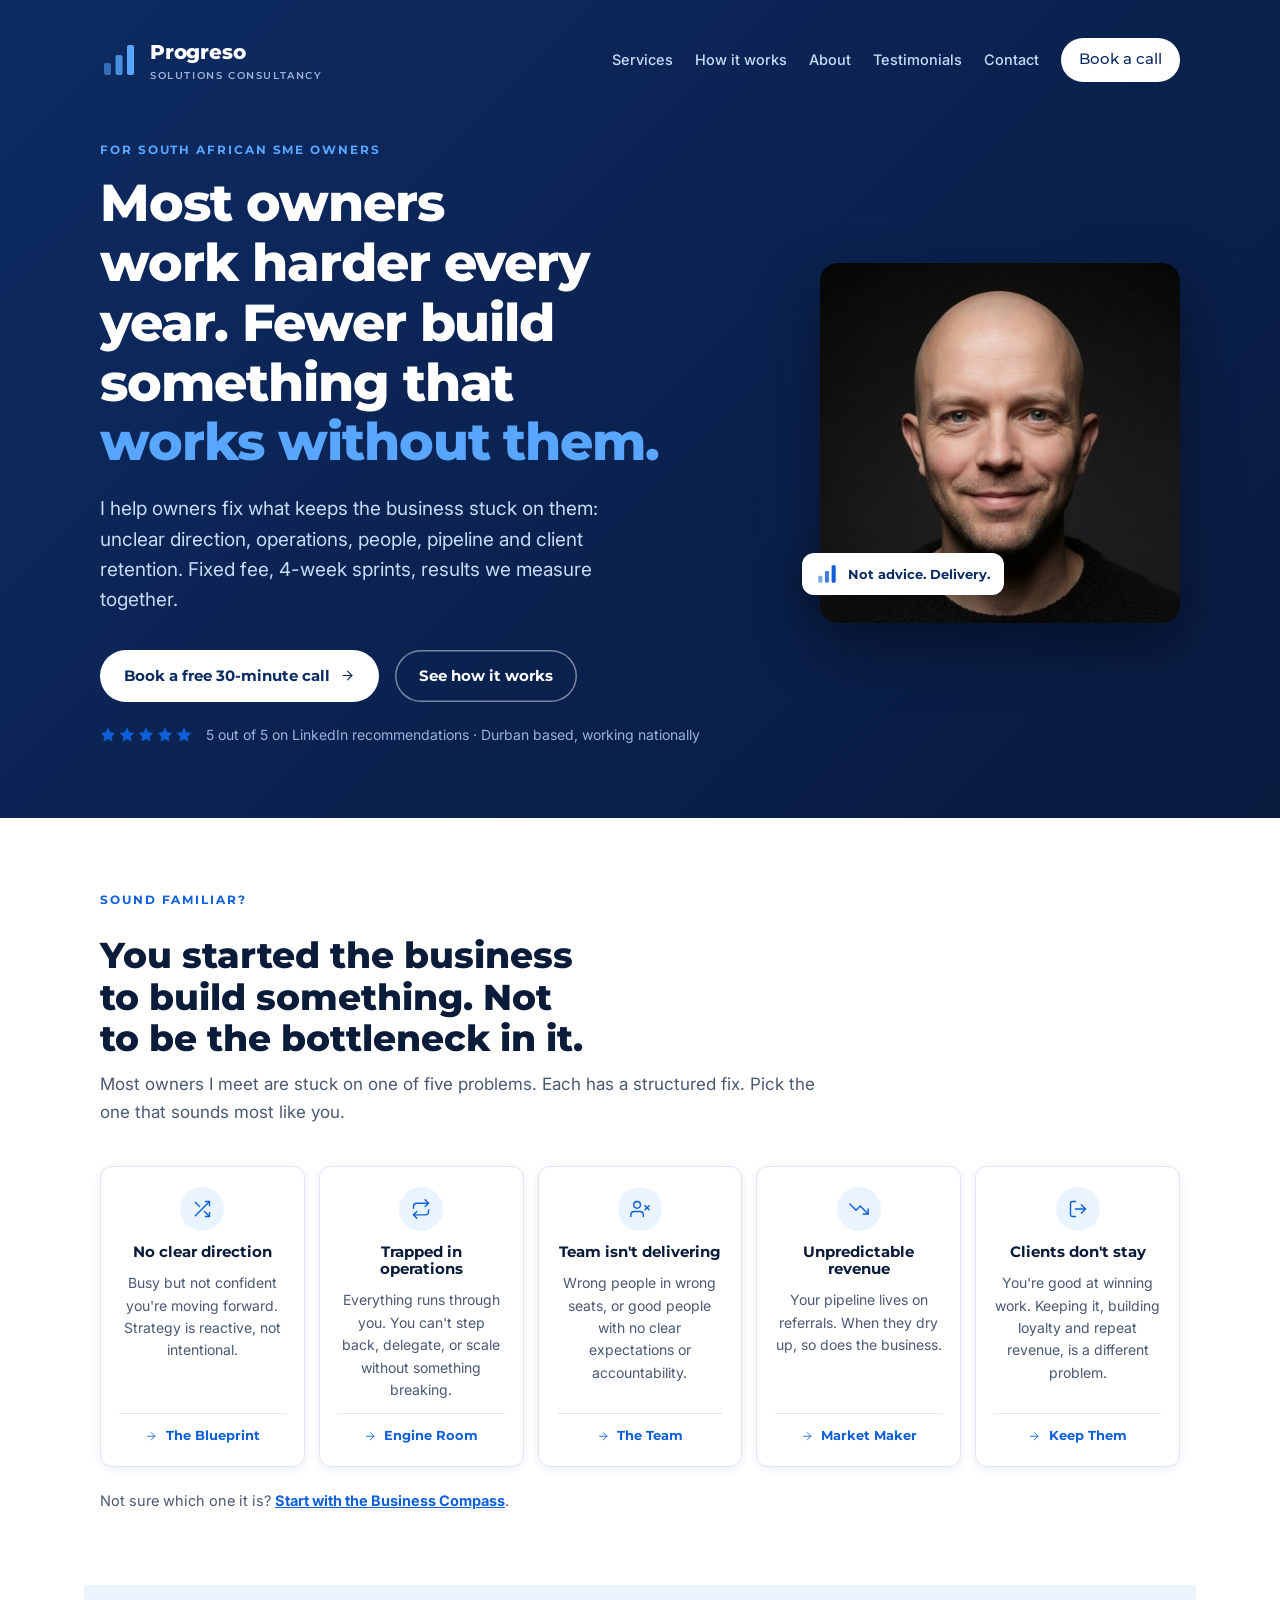
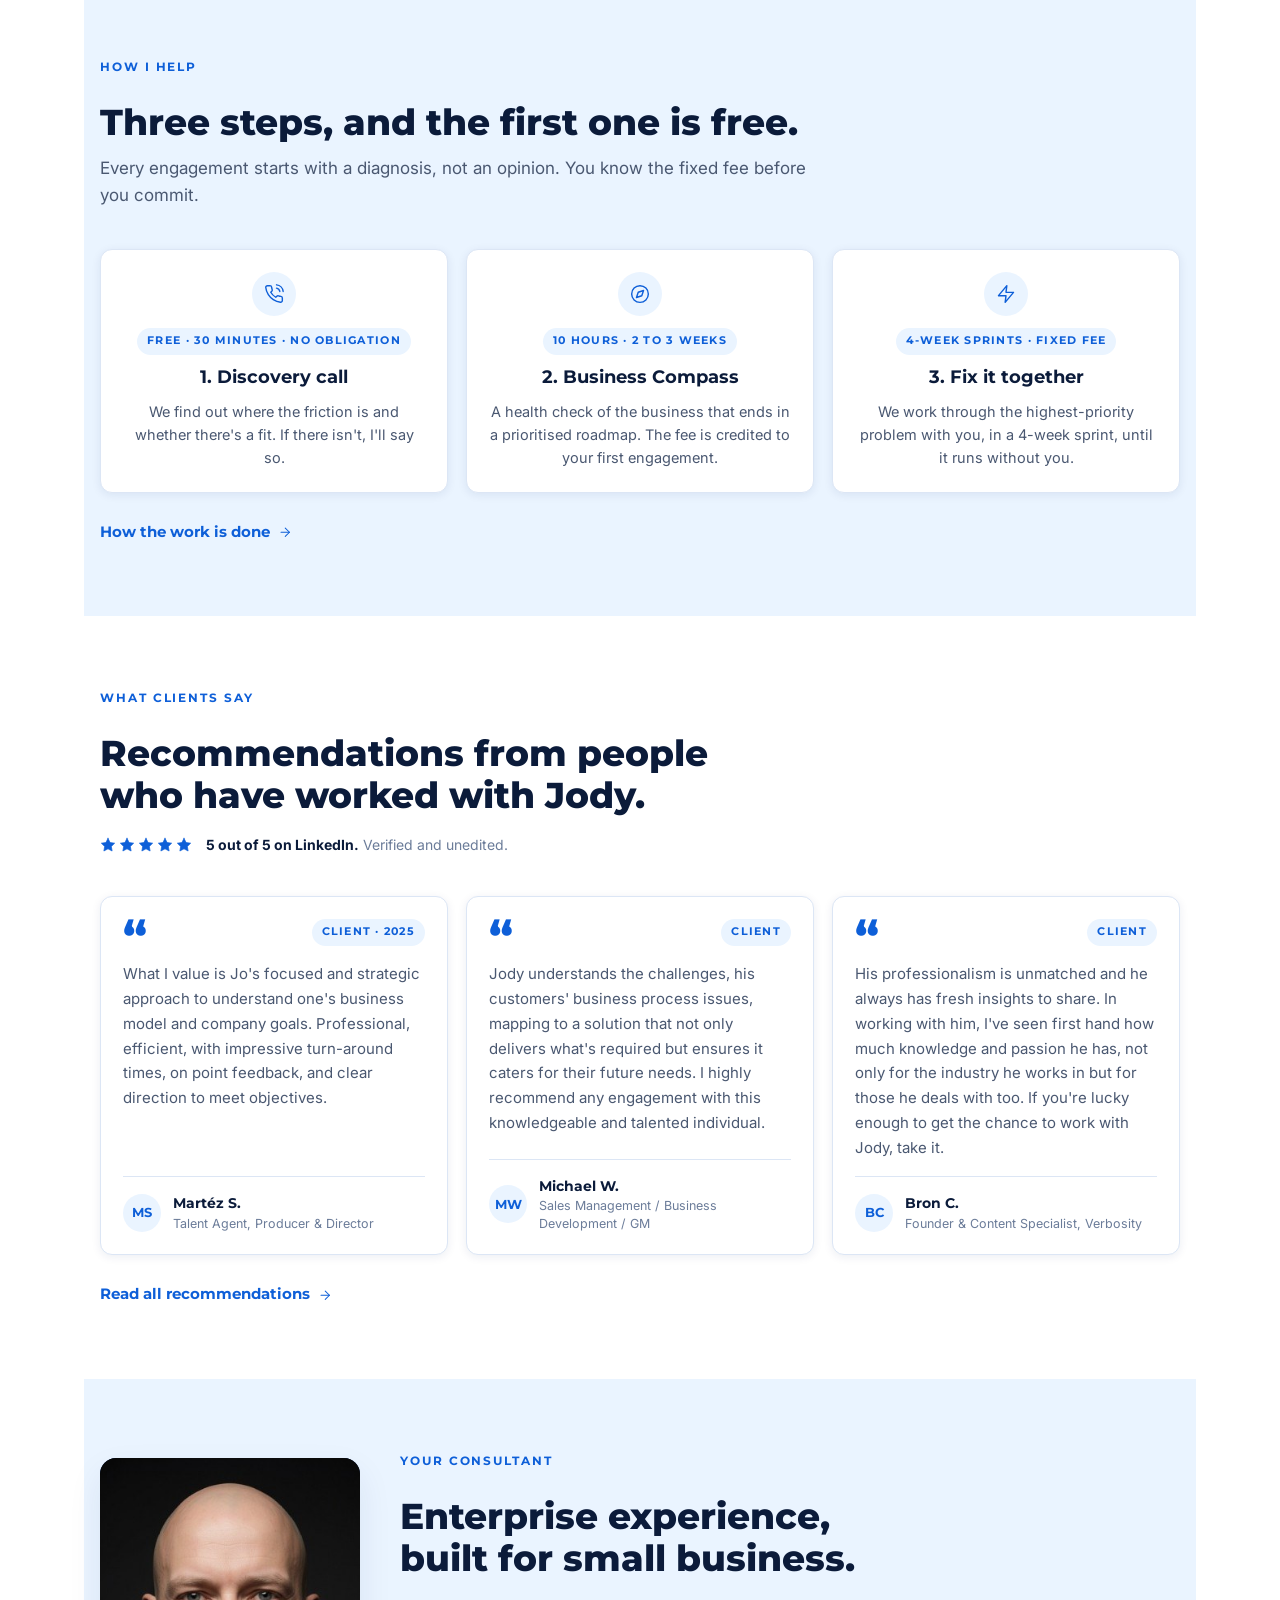
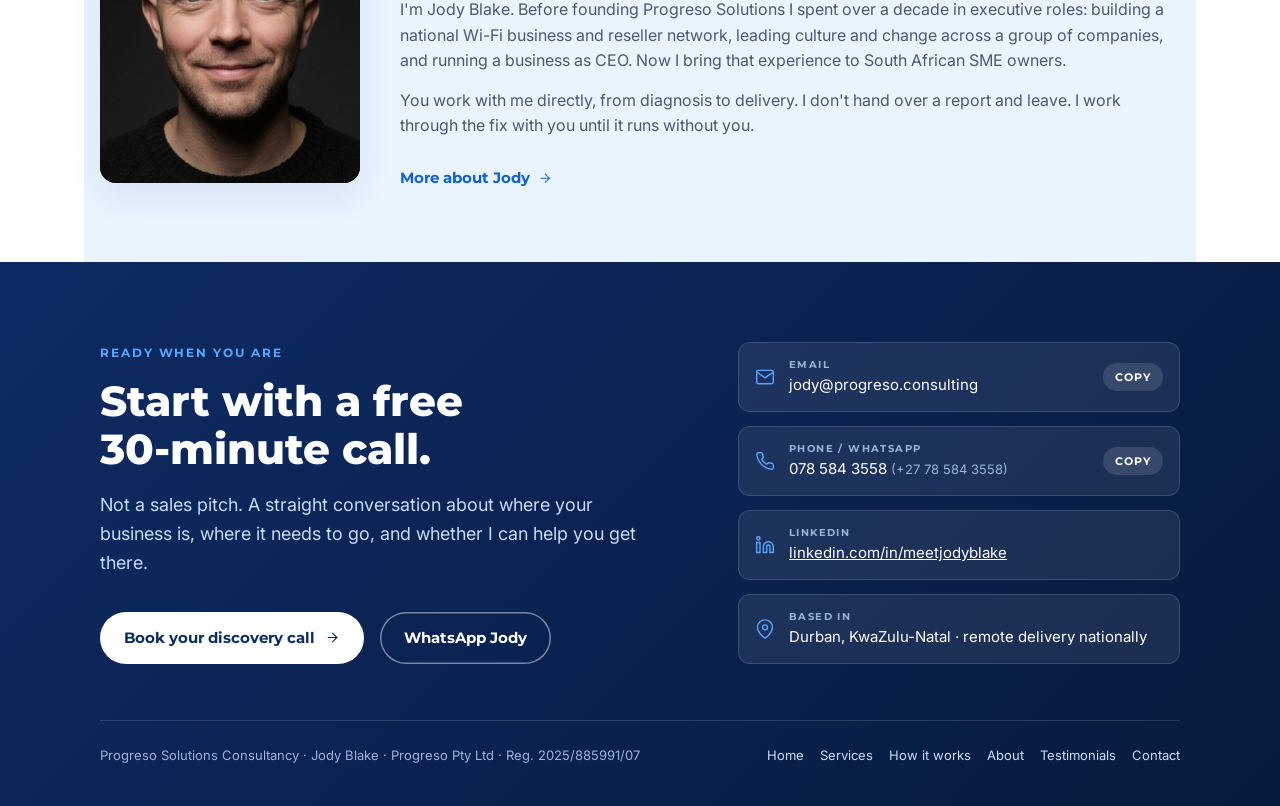
==== commit 8981e0cb: "Add Jody's photo, bio and experience timeline - Headshot replaces the stock hero image on the home p" ====
--- a/index.html
+++ b/index.html
@@ -75,9 +75,8 @@
         </div>
         <div class="rating" style="margin-top:22px;color:var(--on-band-mute)"><span class="stars" aria-label="5 out of 5 stars"><svg class="ico"><use href="#i-star"/></svg><svg class="ico"><use href="#i-star"/></svg><svg class="ico"><use href="#i-star"/></svg><svg class="ico"><use href="#i-star"/></svg><svg class="ico"><use href="#i-star"/></svg></span><span>5 out of 5 on LinkedIn recommendations · Durban based, working nationally</span></div>
       </div>
-      <figure class="hero-photo">
-        <!-- Swap for a photo of Jody (images/jody.jpg) when available. -->
-        <img src="images/hero.jpg" width="1400" height="1000" alt="A small business owner at work at her table in a sunlit studio">
+      <figure class="hero-photo jody">
+        <img src="images/jody.jpg" width="400" height="400" alt="Jody Blake, founder of Progreso Solutions">
         <div class="hero-badge"><svg width="22" height="22" viewBox="0 0 38 38" aria-hidden="true"><rect x="4" y="22" width="7" height="12" rx="2" fill="#0E5FD8" opacity=".55"/><rect x="15.5" y="14" width="7" height="20" rx="2" fill="#0E5FD8" opacity=".8"/><rect x="27" y="4" width="7" height="30" rx="2" fill="#0E5FD8"/></svg>Not advice. Delivery.</div>
       </figure>
     </div>
@@ -144,13 +143,14 @@
 <!-- FOUNDER -->
 <section id="founder" class="alt">
   <div class="wrap founder">
-    <figure class="portrait" aria-label="Photo of Jody Blake to come">JB</figure>
+    <figure class="portrait"><img src="images/jody.jpg" width="400" height="400" loading="lazy" alt="Jody Blake"></figure>
     <div>
       <div class="sec-head">
         <div class="eyebrow">Your consultant</div>
-        <h2>You work with me directly, from diagnosis to delivery.</h2>
+        <h2>Enterprise experience, built for small business.</h2>
       </div>
-      <p>I'm Jody Blake, founder of Progreso Solutions, based in Durban. I don't hand over a report and leave. I work through the fix with you, at your table, until it runs without you.</p>
+      <p>I'm Jody Blake. Before founding Progreso Solutions I spent over a decade in executive roles: building a national Wi-Fi business and reseller network, leading culture and change across a group of companies, and running a business as CEO. Now I bring that experience to South African SME owners.</p>
+      <p>You work with me directly, from diagnosis to delivery. I don't hand over a report and leave. I work through the fix with you until it runs without you.</p>
       <a class="more" href="about.html">More about Jody <svg class="ico" width="18" height="18"><use href="#i-arrow"/></svg></a>
     </div>
   </div>
--- a/css/site.css
+++ b/css/site.css
@@ -288,4 +288,14 @@
   .pain .to{justify-content:flex-start;border-top:0;padding-top:4px}
   .step{padding:18px}
 }
+/* Jody photo + experience timeline */
+.hero-photo.jody{max-width:360px}
+.hero-photo.jody img{aspect-ratio:1/1;object-position:center}
+.timeline{list-style:none;margin:0;padding:0;display:grid;gap:14px;max-width:820px}
+.timeline li{display:grid;gap:8px;border-left:4px solid var(--link)}
+.timeline h3{font-size:18px}
+.timeline .org{font-family:var(--display);font-weight:600;font-size:14px;color:var(--muted)}
+.timeline p{font-size:15px}
+.timeline .pill{justify-self:start}
+@media (max-width:900px){.hero-photo.jody{max-width:300px}.hero-photo.jody img{aspect-ratio:1/1}}
 html{color-scheme:light}body{margin:0}img{max-width:100%}[hidden]{display:none!important}
